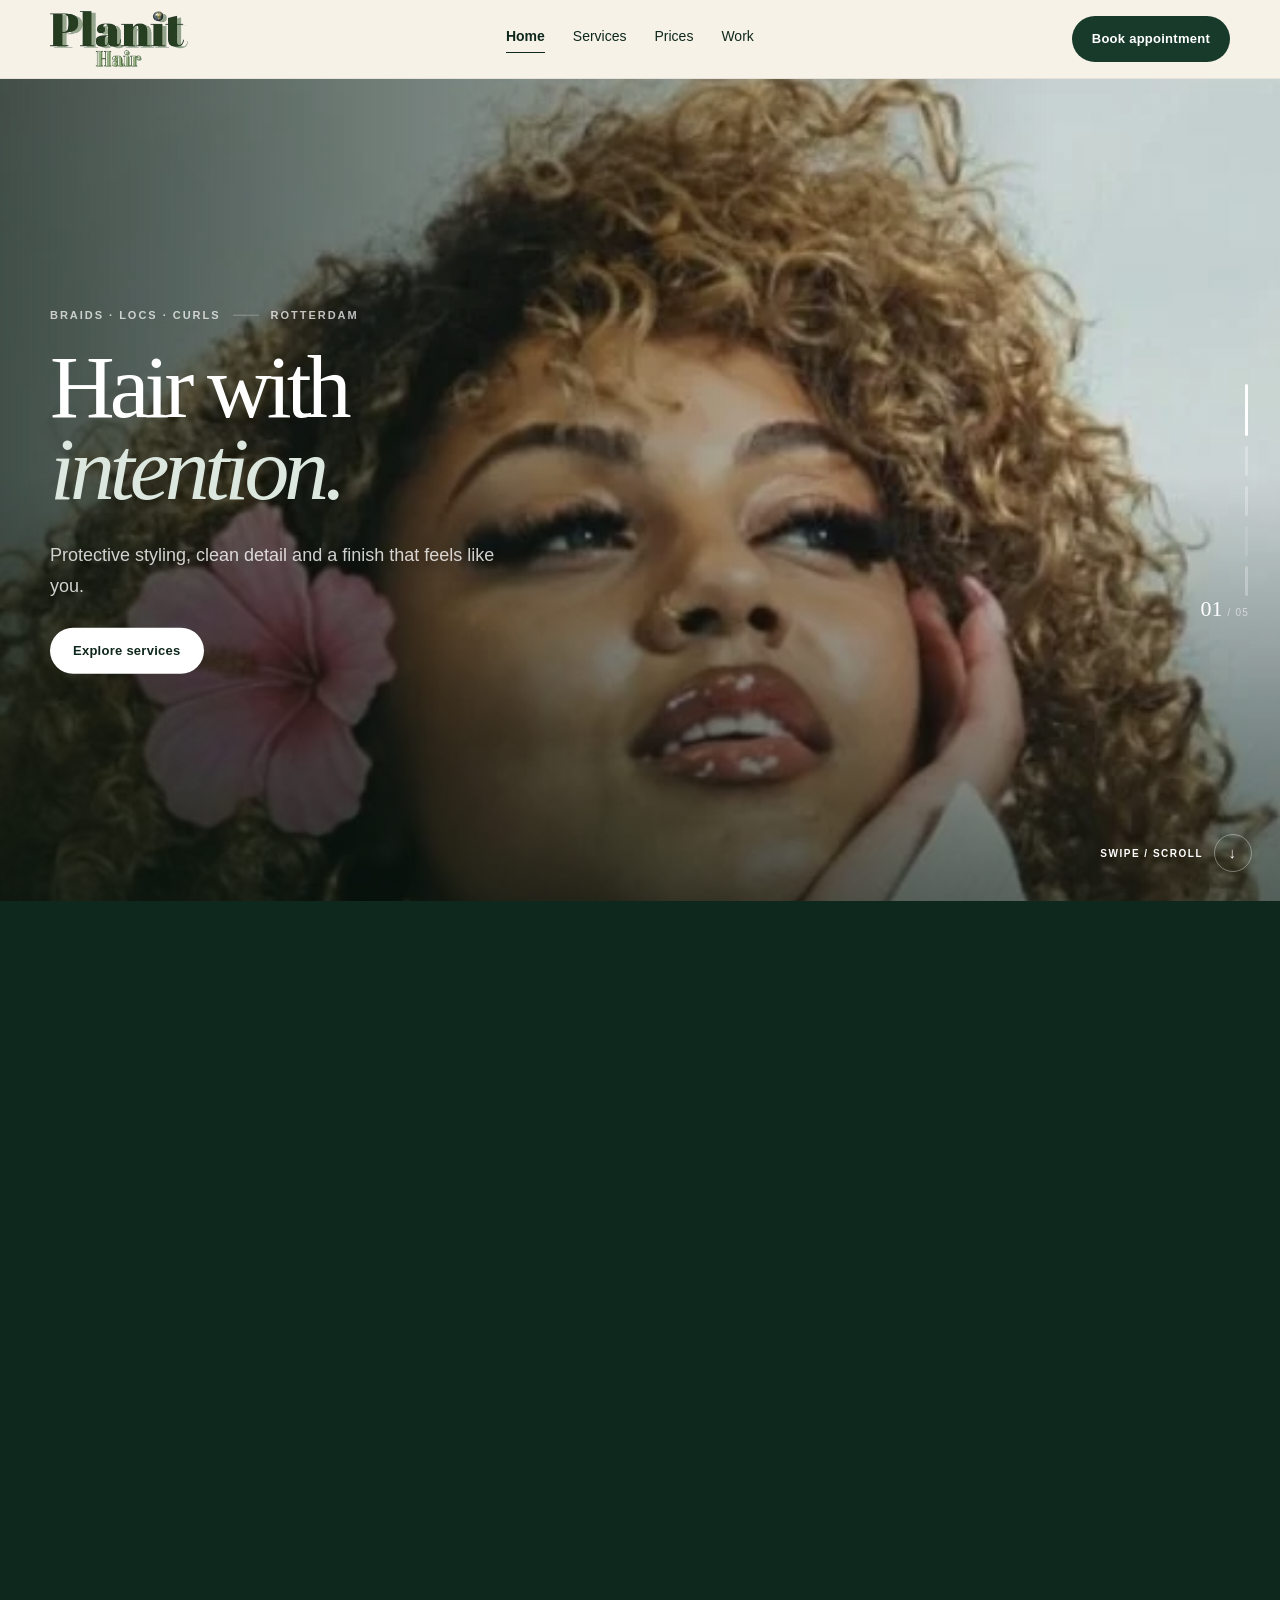
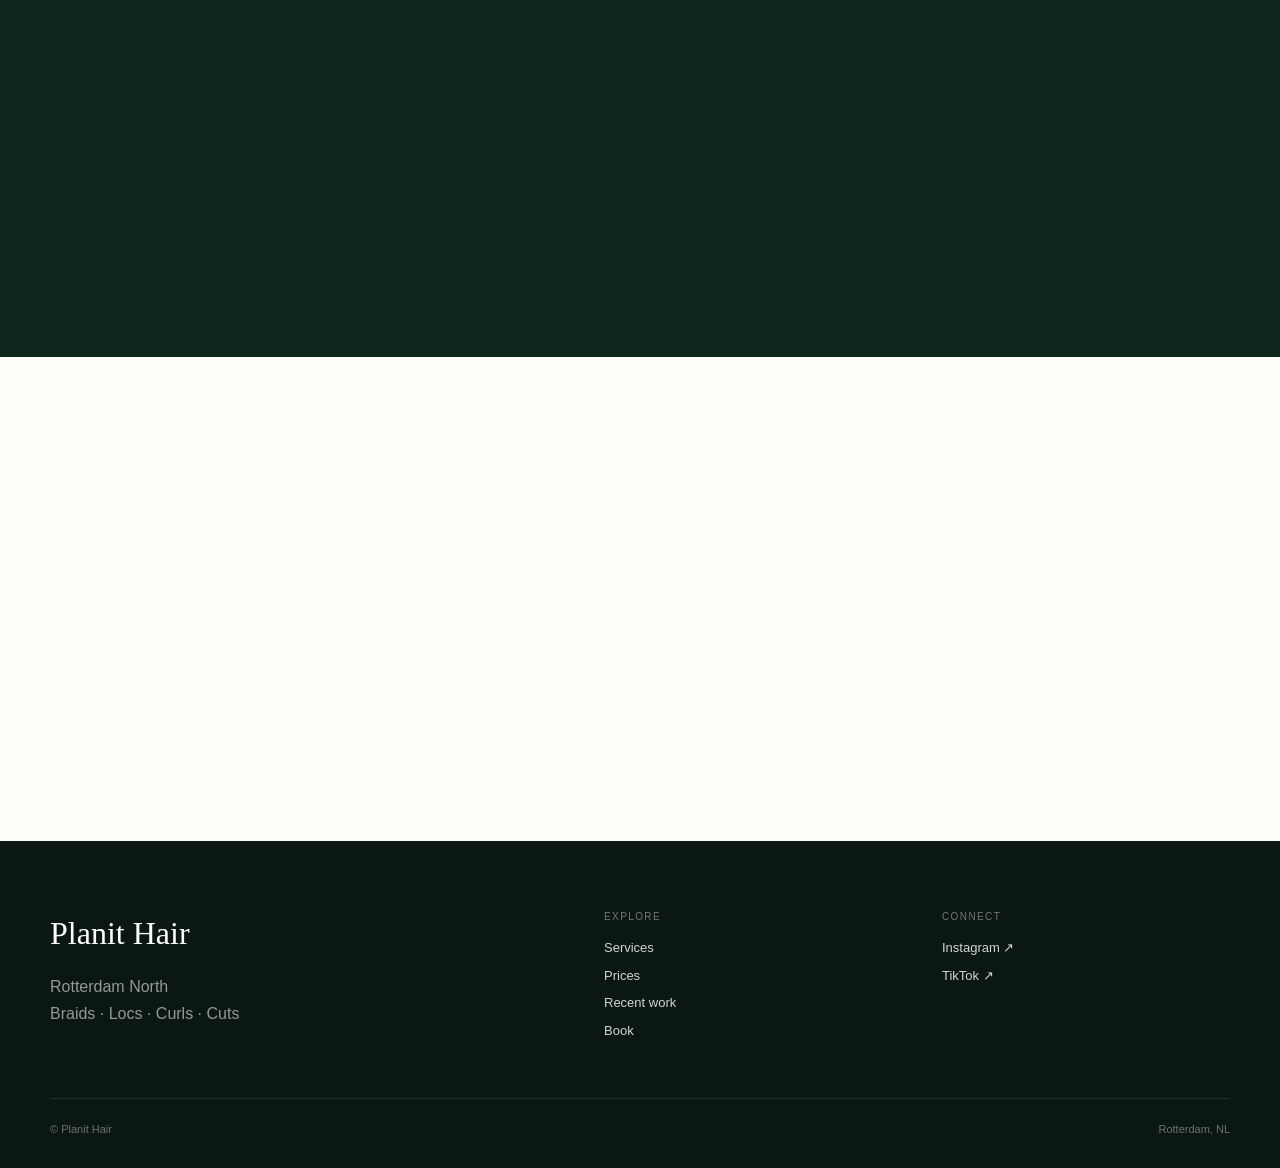
==== index.html @ 3dd2ecb0 "Use sharper hero source for first mobile frame" ====
<!doctype html>
<html lang="en">
<head>
<meta charset="utf-8" />
<meta name="viewport" content="width=device-width,initial-scale=1,viewport-fit=cover" />
<meta name="theme-color" content="#f7f2e8" />
<title>Planit Hair | Braids, Locs & Curls in Rotterdam</title>
<meta name="description" content="Planit Hair Rotterdam — explore services, prices and recent work, then request your appointment via WhatsApp." />
<link rel="icon" href="/assets/images/logo.png" />
<link rel="preload" as="image" href="/assets/gallery/fulani-honey.webp" />
<link rel="stylesheet" href="/styles.css" />
</head>
<body data-page="home" class="page-home">
<a class="skip-link" href="#main">Skip to content</a>

<header class="site-header" id="top">
  <div class="shell header-inner">
    <a class="brand" href="/" aria-label="Planit Hair home"><img src="/assets/images/logo.png" alt="Planit Hair" /></a>
    <nav class="desktop-nav" aria-label="Primary navigation">
      <a data-nav="home" href="/">Home</a>
      <a data-nav="services" href="/services">Services</a>
      <a data-nav="prices" href="/prices">Prices</a>
      <a data-nav="work" href="/work">Work</a>
    </nav>
    <a class="header-cta" data-nav="book" href="/book">Book appointment</a>
    <button class="menu-button" type="button" aria-expanded="false" aria-controls="mobileMenu" aria-label="Open menu"><span></span><span></span></button>
  </div>
  <div class="mobile-menu" id="mobileMenu" hidden>
    <div class="shell mobile-menu-inner">
      <a data-nav="home" href="/">Home</a>
      <a data-nav="services" href="/services">Services</a>
      <a data-nav="prices" href="/prices">Prices</a>
      <a data-nav="work" href="/work">Work</a>
      <a class="mobile-menu-book" data-nav="book" href="/book">Book appointment</a>
    </div>
  </div>
</header>
<main id="main">
<section class="hero-story" id="home" aria-labelledby="hero-title">
  <div class="hero">
    <div class="hero-slides" aria-hidden="true">
      <figure class="hero-slide" data-hero-slide="0"><img src="/assets/images/hero.webp" alt="" fetchpriority="high" /></figure>
      <figure class="hero-slide" data-hero-slide="1"><img src="/assets/images/style-cornrows.webp" alt="" loading="eager" /></figure>
      <figure class="hero-slide" data-hero-slide="2"><img src="/assets/images/style-twists.webp" alt="" loading="eager" /></figure>
      <figure class="hero-slide" data-hero-slide="3"><img src="/assets/images/style-curls.webp" alt="" loading="eager" /></figure>
      <figure class="hero-slide" data-hero-slide="4"><img src="/assets/images/style-afro.webp" alt="" loading="eager" /></figure>
    </div>
    <div class="hero-shade" aria-hidden="true"></div>
    <div class="hero-story-content shell">
      <div class="hero-story-panel" data-hero-panel="0">
        <p class="eyebrow"><span data-hero-kicker>Braids · locs · curls</span><span>Rotterdam</span></p>
        <h1 id="hero-title"><span data-hero-title>Hair with</span> <em data-hero-accent>intention.</em></h1>
        <p class="hero-intro" data-hero-intro>Protective styling, clean detail and a finish that feels like you.</p>
        <a class="button button-primary hero-panel-cta" data-hero-cta href="/services">Explore services</a>
      </div>
      <div class="hero-story-panel" data-hero-panel="1">
        <p class="eyebrow"><span data-hero-kicker>Precision</span><span>Planit Hair</span></p>
        <h2><span data-hero-title>See the</span> <em data-hero-accent>detail.</em></h2>
        <p class="hero-intro" data-hero-intro>Clean sections and precise lines, designed around the person wearing them.</p>
        <a class="button button-primary hero-panel-cta" data-hero-cta href="/work">View recent work</a>
      </div>
      <div class="hero-story-panel" data-hero-panel="2">
        <p class="eyebrow"><span data-hero-kicker>Texture</span><span>Protective styling</span></p>
        <h2><span data-hero-title>Movement with</span> <em data-hero-accent>character.</em></h2>
        <p class="hero-intro" data-hero-intro>Soft movement, considered tension and a finish that still feels personal.</p>
        <a class="button button-primary hero-panel-cta" data-hero-cta href="/services">Explore styles</a>
      </div>
      <div class="hero-story-panel" data-hero-panel="3">
        <p class="eyebrow"><span data-hero-kicker>Detail work</span><span>Every angle</span></p>
        <h2><span data-hero-title>Designed from</span> <em data-hero-accent>every angle.</em></h2>
        <p class="hero-intro" data-hero-intro>The small details are what make the whole style feel finished.</p>
        <a class="button button-primary hero-panel-cta" data-hero-cta href="/work">See the portfolio</a>
      </div>
      <div class="hero-story-panel" data-hero-panel="4">
        <p class="eyebrow"><span data-hero-kicker>Ready when you are</span><span>WhatsApp booking</span></p>
        <h2><span data-hero-title>Your next look</span> <em data-hero-accent>starts here.</em></h2>
        <p class="hero-intro" data-hero-intro>Choose a treatment and send your appointment request in a few taps.</p>
        <a class="button button-primary hero-panel-cta" data-hero-cta href="/book">Book appointment</a>
      </div>
    </div>
    <div class="hero-story-progress" aria-label="Hero gallery">
      <button type="button" data-hero-progress="0" aria-label="Show first photo"></button>
      <button type="button" data-hero-progress="1" aria-label="Show second photo"></button>
      <button type="button" data-hero-progress="2" aria-label="Show third photo"></button>
      <button type="button" data-hero-progress="3" aria-label="Show fourth photo"></button>
      <button type="button" data-hero-progress="4" aria-label="Show fifth photo"></button>
    </div>
    <div class="hero-frame-count" aria-live="polite"><strong>01</strong><span>/ 05</span></div>
    <button class="hero-next-control" type="button" aria-label="Next image"><span class="hero-next-label">Swipe / scroll</span><b aria-hidden="true">↓</b></button>
  </div>
</section>

<section class="statement section-pad">
  <div class="shell statement-grid reveal">
    <p class="section-kicker">Planit Hair</p>
    <div><h2>Good hair starts with precision, not shortcuts.</h2><p>Explore services, compare prices, see real work and request your appointment without searching through one endless page.</p></div>
  </div>
</section>

<section class="site-routes section-pad">
  <div class="shell">
    <div class="section-heading reveal"><div><p class="section-kicker">Explore</p><h2>Everything has its place.</h2></div><p>Clear pages for the things clients actually want to know.</p></div>
    <div class="route-grid">
      <a class="route-card reveal" href="/services"><span>01</span><div><small>Services</small><h3>Find your style.</h3></div><b>↗</b></a>
      <a class="route-card reveal" href="/prices"><span>02</span><div><small>Prices</small><h3>Know the price.</h3></div><b>↗</b></a>
      <a class="route-card reveal" href="/work"><span>03</span><div><small>Portfolio</small><h3>See the work.</h3></div><b>↗</b></a>
      <a class="route-card route-card-dark reveal" href="/book"><span>04</span><div><small>Appointment</small><h3>Book your look.</h3></div><b>↗</b></a>
    </div>
  </div>
</section>

<section class="work-section section-pad">
  <div class="shell work-heading reveal">
    <div><p class="section-kicker">Recent work</p><h2>Made at Planit.</h2></div>
    <div class="work-heading-copy"><p>A quick preview of real work from the chair.</p><a class="text-link" href="/work">View full portfolio <span>↗</span></a></div>
  </div>
  <div class="gallery-grid gallery-preview" data-gallery data-gallery-limit="10"></div>
</section>


<section class="home-social section-pad" id="social">
  <div class="shell">
    <div class="section-heading reveal">
      <div>
        <p class="section-kicker">On TikTok</p>
        <h2>See the full video.</h2>
      </div>
      <p>Swipe left or right for the next Planit Hair video. The complete vertical frame stays visible.</p>
    </div>

    <div class="tiktok-carousel reveal" aria-label="Planit Hair TikTok videos">
      <div class="tiktok-track" id="tiktokTrack">
        <article class="social-card social-card-home tiktok-slide" data-tiktok-slide="0">
          <div class="video-wrap">
            <img class="tiktok-badge" src="/assets/images/tiktok.png" alt="" aria-hidden="true" />
            <video controls muted playsinline preload="metadata" poster="/assets/images/tiktok-poster-1.jpg" aria-label="Planit Hair TikTok video one">
              <source data-chunk-prefix="/assets/video/tiktok-1.part" data-chunk-count="16" type="video/mp4" />
            </video>
            <span class="view-count"><span aria-hidden="true">▶</span> 130K</span>
          </div>
          <div class="social-home-copy">
            <div><span class="social-network">TikTok</span><strong>130K views</strong></div>
            <p>Jullie kennen sws wel zo een boy @gottsonn🔵 is one of them 🤣🤧 #rapper #voorjoupagina #tune #rotterdam #Braids</p>
            <a class="social-card-link" data-tiktok href="https://www.tiktok.com/@planithair?_t=8kdnwwmtk9r&_r=1" target="_blank" rel="noreferrer">
              <img src="/assets/images/tiktok.png" alt="" /> View on TikTok <span>↗</span>
            </a>
          </div>
        </article>

        <article class="social-card social-card-home tiktok-slide" data-tiktok-slide="1">
          <div class="video-wrap">
            <img class="tiktok-badge" src="/assets/images/tiktok.png" alt="" aria-hidden="true" />
            <video controls muted playsinline preload="metadata" poster="/assets/images/tiktok-poster-2.jpg" aria-label="Planit Hair TikTok video two">
              <source data-chunk-prefix="/assets/video/tiktok-2.part" data-chunk-count="7" type="video/mp4" />
            </video>
            <span class="view-count"><span aria-hidden="true">▶</span> 65K</span>
          </div>
          <div class="social-home-copy">
            <div><span class="social-network">TikTok</span><strong>65K views</strong></div>
            <p>@Jjuannitoo🇻🇪🇨🇴 Did we do it right ? Tagg oasis!!! #animetrend #braids #rotterdam @milla</p>
            <a class="social-card-link" data-tiktok href="https://www.tiktok.com/@planithair?_t=8kdnwwmtk9r&_r=1" target="_blank" rel="noreferrer">
              <img src="/assets/images/tiktok.png" alt="" /> View on TikTok <span>↗</span>
            </a>
          </div>
        </article>
      </div>

      <div class="tiktok-carousel-controls">
        <div class="tiktok-dots" aria-label="TikTok video position">
          <button class="is-active" type="button" data-tiktok-dot="0" aria-label="Show first video" aria-current="true"></button>
          <button type="button" data-tiktok-dot="1" aria-label="Show second video"></button>
        </div>
        <div class="tiktok-arrows">
          <button type="button" data-tiktok-prev aria-label="Previous TikTok">←</button>
          <button type="button" data-tiktok-next aria-label="Next TikTok">→</button>
        </div>
      </div>
    </div>

    <aside class="instagram-promo reveal">
      <div class="instagram-collage" aria-hidden="true">
        <img src="/assets/gallery/cornrows-portrait.webp" alt="" loading="lazy" />
        <img src="/assets/gallery/fulani-warm.webp" alt="" loading="lazy" />
        <img src="/assets/gallery/cornrows-closeup.webp" alt="" loading="lazy" />
      </div>
      <div class="instagram-promo-copy">
        <p class="section-kicker">Instagram</p>
        <h3>More looks.<br />More inspiration.</h3>
        <p>Follow @planithair for new styles, available looks and fresh work from the chair.</p>
        <div class="instagram-actions">
          <a class="button button-primary" data-instagram href="https://www.instagram.com/planithair" target="_blank" rel="noreferrer">Follow on Instagram</a>
          <a class="text-link" href="/work">See full portfolio <span>↗</span></a>
        </div>
      </div>
    </aside>
  </div>
</section>

<section class="final-cta section-pad"><div class="shell final-cta-inner reveal"><p class="section-kicker">Appointment</p><h2>Ready for your next look?</h2><p>Choose your treatment, preferred date and time. Your request goes straight to WhatsApp.</p><a class="button button-primary" href="/book">Book appointment</a></div></section></main>

<footer class="site-footer">
  <div class="shell footer-grid">
    <div><p class="footer-title">Planit Hair</p><p>Rotterdam North<br />Braids · Locs · Curls · Cuts</p></div>
    <div><p class="footer-label">Explore</p><a href="/services">Services</a><a href="/prices">Prices</a><a href="/work">Recent work</a><a href="/book">Book</a></div>
    <div><p class="footer-label">Connect</p><a data-instagram href="https://www.instagram.com/planithair" target="_blank" rel="noreferrer">Instagram ↗</a><a data-tiktok href="https://www.tiktok.com/@planithair?_t=8kdnwwmtk9r&_r=1" target="_blank" rel="noreferrer">TikTok ↗</a></div>
    <div class="footer-bottom"><span>© <span id="year"></span> Planit Hair</span><span>Rotterdam, NL</span></div>
  </div>
</footer>
<a class="mobile-book" href="/book">Book appointment</a>
<script src="/script.js" defer></script>
</body>
</html>
---- styles.css ----
:root{--ink:#183a2a;--ink-deep:#0f281d;--cream:#f7f2e8;--paper:#fffdf8;--sage:#dfe8dd;--muted:#68766c;--line:rgba(24,58,42,.14);--accent:#183a2a;--white:#fff;--shadow:0 24px 70px rgba(15,40,29,.08);--radius-s:12px;--radius-m:18px;--radius-l:28px;--ease:cubic-bezier(.2,.7,.2,1)}
*{box-sizing:border-box}html{scroll-behavior:smooth}body{margin:0;background:var(--cream);color:var(--ink-deep);font-family:Inter,ui-sans-serif,-apple-system,BlinkMacSystemFont,"Segoe UI",sans-serif;font-size:16px;line-height:1.5;-webkit-font-smoothing:antialiased}img,video{display:block;max-width:100%}a{color:inherit;text-decoration:none}button,input,select,textarea{font:inherit}button{color:inherit}.shell{width:min(1180px,calc(100% - 32px));margin-inline:auto}.skip-link{position:fixed;left:16px;top:16px;z-index:999;background:#fff;padding:10px 14px;border-radius:8px;transform:translateY(-150%)}.skip-link:focus{transform:none}.site-header{position:sticky;top:0;z-index:50;background:rgba(247,242,232,.9);backdrop-filter:blur(18px);border-bottom:1px solid rgba(24,58,42,.08)}.header-inner{height:78px;display:grid;grid-template-columns:auto 1fr auto;align-items:center;gap:28px}.brand{width:138px}.brand img{width:100%;height:auto}.desktop-nav{justify-self:center;display:flex;gap:28px;font-size:14px}.desktop-nav a,.footer-grid a{transition:opacity .16s var(--ease)}.desktop-nav a:hover,.footer-grid a:hover{opacity:.58}.header-cta,.button,.mobile-book{min-height:46px;display:inline-flex;align-items:center;justify-content:center;border-radius:999px;font-size:13px;font-weight:800;letter-spacing:.02em}.header-cta{background:var(--ink);color:#fff;padding:0 20px}.menu-button{display:none;width:46px;height:46px;border:1px solid var(--line);border-radius:50%;background:transparent;place-content:center;gap:5px}.menu-button span{width:18px;height:1.5px;background:var(--ink);display:block}.mobile-menu{border-top:1px solid var(--line);background:var(--cream)}.mobile-menu-inner{display:grid;padding:16px 0 26px}.mobile-menu a{padding:14px 0;font-size:18px;border-bottom:1px solid var(--line)}.mobile-menu-book{border-bottom:0!important;color:var(--ink);font-weight:800}.hero{min-height:760px;display:grid;grid-template-columns:1.02fr .98fr;align-items:center;gap:72px;padding-block:74px}.eyebrow,.section-kicker{margin:0 0 22px;text-transform:uppercase;letter-spacing:.18em;font-size:11px;font-weight:800;color:var(--muted)}.eyebrow{display:flex;gap:12px;align-items:center}.eyebrow span+span:before{content:"";display:inline-block;width:26px;height:1px;background:var(--line);margin:0 12px 3px 0}.hero h1,.statement h2,.section-heading h2,.price-intro h2,.aftercare-intro h2,.booking-copy h2,.faq-layout h2{font-family:Georgia,"Times New Roman",serif;font-weight:400;letter-spacing:-.052em;line-height:.94;margin:0}.hero h1{font-size:clamp(58px,6.3vw,98px);max-width:9ch}.hero h1 em{font-weight:400;color:#496b57}.hero-intro{font-size:18px;line-height:1.7;max-width:580px;color:#53665a;margin:30px 0 0}.hero-actions{display:flex;align-items:center;gap:24px;margin-top:36px}.button{border:0;cursor:pointer;padding:0 23px;transition:transform .18s var(--ease),background .18s var(--ease),color .18s var(--ease)}.button:active{transform:scale(.98)}.button-primary{background:var(--ink);color:#fff}.button-primary:hover{background:#234d38}.text-link{display:inline-flex;align-items:center;gap:9px;font-size:13px;font-weight:800}.text-link span{transition:transform .18s var(--ease)}.text-link:hover span{transform:translate(2px,2px)}.hero-meta{display:flex;gap:18px;flex-wrap:wrap;margin-top:62px;color:var(--muted);font-size:12px;text-transform:uppercase;letter-spacing:.12em}.hero-media{margin:0;position:relative}.hero-media img{width:100%;aspect-ratio:4/5;object-fit:cover;border-radius:var(--radius-l)}.hero-media figcaption{position:absolute;left:-34px;bottom:34px;background:var(--paper);border:1px solid var(--line);padding:15px 18px;border-radius:var(--radius-s);font-family:Georgia,serif;font-size:18px;box-shadow:var(--shadow)}.section-pad{padding-block:112px}.statement{background:var(--ink-deep);color:#fff}.statement-grid{display:grid;grid-template-columns:1fr 2.2fr;gap:70px}.statement .section-kicker{color:rgba(255,255,255,.55)}.statement h2{font-size:clamp(44px,5vw,72px);max-width:13ch}.statement p:not(.section-kicker){max-width:54ch;color:rgba(255,255,255,.68);font-size:17px;line-height:1.75;margin:28px 0 0}.section-heading{display:flex;justify-content:space-between;align-items:end;gap:40px;margin-bottom:50px}.section-heading h2,.price-intro h2,.aftercare-intro h2,.faq-layout h2{font-size:clamp(42px,5vw,68px)}.section-heading>p{max-width:38ch;color:var(--muted);margin:0}.style-grid{display:grid;grid-template-columns:repeat(12,1fr);gap:18px}.style-card{position:relative;min-height:460px;overflow:hidden;border-radius:var(--radius-l);color:#fff;background:#172b20}.style-card:nth-child(1),.style-card:nth-child(4){grid-column:span 7}.style-card:nth-child(2),.style-card:nth-child(3){grid-column:span 5}.style-card img{position:absolute;inset:0;width:100%;height:100%;object-fit:cover;transition:transform .5s var(--ease)}.style-card:after{content:"";position:absolute;inset:0;background:linear-gradient(to top,rgba(8,20,14,.76),rgba(8,20,14,.02) 60%)}.style-card-content{position:absolute;z-index:2;left:28px;right:28px;bottom:28px}.style-card h3{font-family:Georgia,serif;font-size:34px;font-weight:400;margin:0 0 8px}.style-card p{max-width:44ch;color:rgba(255,255,255,.78);margin:0 0 20px}.style-card button{border:0;background:#fff;color:var(--ink);min-height:44px;padding:0 16px;border-radius:999px;font-weight:800;font-size:12px;cursor:pointer}.style-card:hover img{transform:scale(1.025)}.price-section{background:var(--paper)}.price-layout{display:grid;grid-template-columns:.8fr 1.2fr;gap:84px;align-items:start}.price-intro{position:sticky;top:120px}.price-intro>p:not(.section-kicker){max-width:36ch;color:var(--muted);line-height:1.7}.price-tabs{display:inline-flex;background:var(--cream);padding:4px;border-radius:999px;margin-top:26px}.price-tab{border:0;background:transparent;border-radius:999px;min-height:42px;padding:0 19px;font-weight:800;font-size:12px;cursor:pointer}.price-tab.is-active{background:var(--ink);color:#fff}.price-list{border-top:1px solid var(--line)}.price-item{border-bottom:1px solid var(--line)}.price-item summary{list-style:none;display:grid;grid-template-columns:1fr auto auto;gap:18px;align-items:center;min-height:82px;cursor:pointer}.price-item summary::-webkit-details-marker{display:none}.price-item h3{font-size:18px;margin:0}.price-from{color:var(--muted);font-size:13px}.price-toggle{width:34px;height:34px;border-radius:50%;background:var(--cream);display:grid;place-items:center;font-size:20px;transition:transform .18s var(--ease)}.price-item[open] .price-toggle{transform:rotate(45deg)}.price-options{padding:0 52px 20px 0}.price-row{display:flex;justify-content:space-between;gap:20px;padding:11px 0;color:#526157;border-top:1px dashed rgba(24,58,42,.1)}.price-row strong{color:var(--ink);font-size:14px}.price-note{margin:18px 0 0;color:var(--muted);font-size:13px;line-height:1.6}.social-section{background:#101914;color:#fff}.social-section .section-kicker{color:rgba(255,255,255,.48)}.social-section .section-heading h2{color:#fff}.social-section .text-link{color:#fff}.social-grid{display:grid;grid-template-columns:repeat(2,minmax(0,1fr));gap:22px;max-width:860px;margin-inline:auto}.social-card{background:#18231d;border:1px solid rgba(255,255,255,.09);padding:14px;border-radius:24px}.video-wrap{position:relative}.video-wrap video{width:100%;aspect-ratio:9/16;object-fit:cover;background:#000;border-radius:16px}.tiktok-badge{position:absolute;z-index:2;top:16px;left:16px;width:34px;height:34px;object-fit:contain}.view-count{position:absolute;z-index:2;left:16px;bottom:16px;display:inline-flex;gap:7px;align-items:center;background:rgba(0,0,0,.62);backdrop-filter:blur(10px);padding:7px 10px;border-radius:999px;font-size:13px;font-weight:800}.social-card p{color:rgba(255,255,255,.72);font-size:13px;line-height:1.6;margin:16px 4px}.social-card p a{color:#fff}.social-card-link{min-height:46px;display:flex;align-items:center;gap:9px;border-top:1px solid rgba(255,255,255,.1);padding:14px 4px 0;font-size:12px;font-weight:800}.social-card-link img{width:18px;height:18px}.social-card-link span{margin-left:auto}.aftercare-layout{display:grid;grid-template-columns:.85fr 1fr .78fr;gap:54px;align-items:start}.aftercare-intro p:not(.section-kicker){color:var(--muted);max-width:34ch}.aftercare-list{border-top:1px solid var(--line)}.care-row{padding:22px 0;border-bottom:1px solid var(--line)}.care-row span{display:block;color:var(--muted);font-size:11px;letter-spacing:.12em;margin-bottom:8px}.care-row h3{font-family:Georgia,serif;font-size:25px;font-weight:400;margin:0 0 8px}.care-row p{color:var(--muted);margin:0;line-height:1.65}.reminder{background:var(--ink);color:#fff;border-radius:var(--radius-l);padding:28px;display:grid;grid-template-columns:auto 1fr;gap:20px}.reminder>span{font-family:Georgia,serif;font-size:74px;line-height:.8}.reminder strong{font-size:15px}.reminder p{color:rgba(255,255,255,.68);font-size:13px;line-height:1.6;margin:8px 0 0}.booking-section{background:var(--ink-deep);color:#fff}.booking-layout{display:grid;grid-template-columns:.82fr 1.18fr;gap:88px;align-items:start}.booking-section .section-kicker{color:rgba(255,255,255,.5)}.booking-copy h2{font-size:clamp(46px,5vw,72px)}.booking-copy>p:not(.section-kicker){color:rgba(255,255,255,.66);max-width:44ch;line-height:1.7}.booking-steps{list-style:none;padding:0;margin:42px 0 0;display:grid;gap:12px}.booking-steps li{display:flex;align-items:center;gap:14px;color:rgba(255,255,255,.8)}.booking-steps span{width:34px;height:34px;border:1px solid rgba(255,255,255,.16);border-radius:50%;display:grid;place-items:center;font-size:10px}.booking-form{background:var(--paper);color:var(--ink-deep);padding:30px;border-radius:var(--radius-l)}.field{display:grid;gap:8px;margin-bottom:16px}.field label{font-size:12px;font-weight:800}.field label span{font-weight:500;color:var(--muted)}.field input,.field select,.field textarea{width:100%;border:1px solid var(--line);background:#fff;color:var(--ink-deep);border-radius:var(--radius-s);padding:0 14px;min-height:50px;outline:none}.field textarea{padding-top:14px;resize:vertical}.field input:focus,.field select:focus,.field textarea:focus{border-color:var(--ink);box-shadow:0 0 0 3px rgba(24,58,42,.1)}.field small{color:var(--muted)}.form-row{display:grid;grid-template-columns:1fr 1fr;gap:14px}.button-light{width:100%;background:var(--ink);color:#fff;min-height:54px;gap:10px}.form-status{min-height:20px;margin:4px 0 10px;color:#9f3128;font-size:13px}.form-fineprint{font-size:11px;color:var(--muted);text-align:center;margin:12px 0 0}.faq-layout{display:grid;grid-template-columns:.75fr 1.25fr;gap:82px}.faq-list details{border-top:1px solid var(--line)}.faq-list details:last-child{border-bottom:1px solid var(--line)}.faq-list summary{list-style:none;cursor:pointer;min-height:74px;display:flex;align-items:center;justify-content:space-between;gap:20px;font-weight:800}.faq-list summary::-webkit-details-marker{display:none}.faq-list summary span{font-size:22px;font-weight:400;transition:transform .18s var(--ease)}.faq-list details[open] summary span{transform:rotate(45deg)}.faq-list p{color:var(--muted);max-width:62ch;margin:0 0 24px;line-height:1.7}.site-footer{background:#0b1711;color:#fff;padding:68px 0 30px}.footer-grid{display:grid;grid-template-columns:1.4fr .8fr .8fr;gap:50px}.footer-title{font-family:Georgia,serif;font-size:32px;margin:0 0 14px}.footer-grid>div>p:not(.footer-title,.footer-label){color:rgba(255,255,255,.56);line-height:1.7}.footer-label{text-transform:uppercase;letter-spacing:.14em;font-size:10px;color:rgba(255,255,255,.42);margin:0 0 14px}.footer-grid a{display:block;color:rgba(255,255,255,.82);margin:8px 0;font-size:13px}.footer-bottom{grid-column:1/-1;border-top:1px solid rgba(255,255,255,.1);padding-top:22px;display:flex;justify-content:space-between;color:rgba(255,255,255,.4);font-size:11px}.mobile-book{display:none}.reveal{opacity:0;transform:translateY(12px);transition:opacity .5s var(--ease),transform .5s var(--ease)}.reveal.is-visible{opacity:1;transform:none}:focus-visible{outline:3px solid #7ea48c;outline-offset:3px}
@media(max-width:900px){.desktop-nav,.header-cta{display:none}.header-inner{grid-template-columns:1fr auto}.menu-button{display:grid}.hero{grid-template-columns:1fr;gap:42px;min-height:auto;padding-top:48px}.hero h1{max-width:10ch}.hero-media{max-width:680px}.hero-media figcaption{left:18px}.statement-grid,.price-layout,.aftercare-layout,.booking-layout,.faq-layout{grid-template-columns:1fr;gap:44px}.price-intro{position:static}.style-card:nth-child(n){grid-column:span 6;min-height:420px}.social-grid{max-width:none}.section-pad{padding-block:82px}}
@media(max-width:620px){.shell{width:min(100% - 24px,1180px)}.site-header{position:sticky}.header-inner{height:66px}.brand{width:112px}.hero{padding-top:30px;padding-bottom:66px;gap:30px}.hero h1{font-size:55px}.hero-intro{font-size:16px}.hero-actions{align-items:flex-start;flex-direction:column;gap:18px}.hero-meta{margin-top:40px}.hero-media img{border-radius:20px}.hero-media figcaption{left:12px;bottom:12px;font-size:15px}.section-pad{padding-block:68px}.statement-grid{gap:26px}.statement h2,.section-heading h2,.price-intro h2,.aftercare-intro h2,.faq-layout h2{font-size:43px}.section-heading{align-items:flex-start;flex-direction:column;gap:18px;margin-bottom:32px}.style-grid{display:flex;overflow-x:auto;gap:12px;margin-inline:-12px;padding-inline:12px;scroll-snap-type:x mandatory;scrollbar-width:none}.style-grid::-webkit-scrollbar{display:none}.style-card:nth-child(n){flex:0 0 84vw;min-height:470px;scroll-snap-align:start}.style-card-content{left:20px;right:20px;bottom:20px}.price-layout{gap:32px}.price-item summary{min-height:72px}.social-grid{display:flex;overflow-x:auto;gap:12px;margin-inline:-12px;padding-inline:12px;scroll-snap-type:x mandatory;scrollbar-width:none}.social-grid::-webkit-scrollbar{display:none}.social-card{flex:0 0 82vw;scroll-snap-align:start}.aftercare-layout{gap:30px}.booking-layout{gap:36px}.booking-form{padding:20px;border-radius:20px}.form-row{grid-template-columns:1fr}.faq-layout{gap:28px}.footer-grid{grid-template-columns:1fr 1fr}.footer-grid>div:first-child{grid-column:1/-1}.mobile-book{position:fixed;z-index:45;left:12px;right:12px;bottom:max(12px,env(safe-area-inset-bottom));display:flex;background:var(--ink);color:#fff;box-shadow:0 12px 30px rgba(15,40,29,.22)}.site-footer{padding-bottom:96px}}
@media(prefers-reduced-motion:reduce){html{scroll-behavior:auto}.reveal{opacity:1;transform:none;transition:none}.style-card img,.text-link span,.price-toggle,.faq-list summary span{transition:none}}


/* Mobile-first hero + touch polish */
@media(max-width:620px){
  .site-header{background:rgba(247,242,232,.96)}
  .hero{
    position:relative;
    width:100%;
    max-width:none;
    height:calc(100vh - 66px);
    height:calc(100svh - 66px);
    min-height:0;
    margin:0;
    padding:0;
    display:block;
    overflow:hidden;
    isolation:isolate;
    background:var(--ink-deep);
  }
  .hero::before{
    content:"";
    position:absolute;
    inset:0;
    z-index:1;
    background:rgba(7,24,16,.44);
    pointer-events:none;
  }
  .hero-media{
    position:absolute;
    inset:0;
    z-index:0;
    width:100%;
    max-width:none;
    height:100%;
    margin:0;
  }
  .hero-media img{
    width:100%;
    height:100%;
    aspect-ratio:auto;
    object-fit:cover;
    object-position:center 24%;
    border-radius:0;
  }
  .hero-media figcaption{display:none}
  .hero-copy{
    position:relative;
    z-index:2;
    width:100%;
    height:100%;
    padding:clamp(20px,5vw,28px) 18px max(28px,env(safe-area-inset-bottom));
    display:flex;
    flex-direction:column;
    justify-content:flex-end;
    color:#fff;
  }
  .hero .eyebrow{
    margin:0 0 14px;
    color:rgba(255,255,255,.78);
  }
  .hero .eyebrow span+span:before{background:rgba(255,255,255,.34)}
  .hero h1{
    max-width:10ch;
    font-size:clamp(43px,13.4vw,57px);
    line-height:.91;
    letter-spacing:-.055em;
    color:#fff;
  }
  .hero h1 em{color:#e5eee7}
  .hero-intro{
    max-width:34ch;
    margin:16px 0 0;
    color:rgba(255,255,255,.82);
    font-size:14px;
    line-height:1.52;
  }
  .hero-actions{
    margin-top:20px;
    flex-direction:row;
    align-items:center;
    gap:18px;
  }
  .hero-actions .button-primary{
    min-height:50px;
    padding:0 20px;
    background:#fff;
    color:var(--ink-deep);
  }
  .hero-actions .text-link{display:none}
  .hero-meta{display:none}
  .mobile-book{
    transition:transform .2s var(--ease),opacity .2s var(--ease);
    will-change:transform,opacity;
  }
  .mobile-book.is-hidden{
    opacity:0;
    transform:translateY(calc(100% + 26px));
    pointer-events:none;
  }
  .social-grid{
    scroll-padding-inline:12px;
    overscroll-behavior-inline:contain;
  }
  .social-card{
    flex-basis:82vw;
    scroll-snap-align:start;
    scroll-snap-stop:always;
  }
  .video-wrap video{
    touch-action:manipulation;
  }
}
@media(max-width:370px){
  .hero-copy{padding-inline:16px}
  .hero h1{font-size:clamp(40px,13vw,48px)}
  .hero-intro{font-size:13px;line-height:1.45}
  .hero-actions{margin-top:16px}
}


/* Immersive scroll story */
.hero-story{
  position:relative;
  height:300vh;
  height:300svh;
  background:var(--ink-deep);
}
.hero-story .hero{
  position:sticky;
  top:78px;
  width:100%;
  max-width:none;
  height:calc(100vh - 78px);
  height:calc(100svh - 78px);
  min-height:620px;
  margin:0;
  padding:0;
  display:block;
  overflow:hidden;
  color:#fff;
  background:var(--ink-deep);
  isolation:isolate;
}
.hero-slides,
.hero-slide,
.hero-shade{
  position:absolute;
  inset:0;
}
.hero-slide{
  margin:0;
  opacity:0;
  transform:scale(1.025);
  transition:opacity .48s var(--ease),transform .8s var(--ease);
  will-change:opacity,transform;
}
.hero-slide.is-active{
  opacity:1;
  transform:scale(1);
}
.hero-slide img{
  width:100%;
  height:100%;
  object-fit:cover;
  object-position:center 28%;
}
.hero-slide:nth-child(2) img{object-position:center 34%}
.hero-slide:nth-child(3) img{object-position:center 30%}
.hero-shade{
  z-index:1;
  background:linear-gradient(90deg,rgba(7,21,14,.74) 0%,rgba(7,21,14,.42) 44%,rgba(7,21,14,.12) 78%),linear-gradient(0deg,rgba(6,18,12,.48) 0%,transparent 42%);
  pointer-events:none;
}
.hero-story-content{
  position:relative;
  z-index:2;
  height:100%;
}
.hero-story-panel{
  position:absolute;
  left:0;
  top:50%;
  width:min(720px,66vw);
  opacity:0;
  transform:translate3d(0,18px,0);
  pointer-events:none;
  transition:opacity .28s var(--ease),transform .34s var(--ease);
}
.hero-story-panel.is-active{
  opacity:1;
  transform:translate3d(0,-50%,0);
  pointer-events:auto;
}
.hero-story-panel:not(.is-active){
  transform:translate3d(0,calc(-50% + 18px),0);
}
.hero-story-panel .eyebrow{color:rgba(255,255,255,.72)}
.hero-story-panel .eyebrow span+span:before{background:rgba(255,255,255,.3)}
.hero-story-panel h1,
.hero-story-panel h2{
  margin:0;
  color:#fff;
  font-family:Georgia,"Times New Roman",serif;
  font-weight:400;
  letter-spacing:-.055em;
  line-height:.92;
  font-size:clamp(58px,7vw,104px);
  max-width:10ch;
}
.hero-story-panel h1 em,
.hero-story-panel h2 em{
  color:#dce8df;
  font-weight:400;
}
.hero-story-panel .hero-intro{
  color:rgba(255,255,255,.8);
  max-width:48ch;
}
.hero-story-panel .button-primary{
  background:#fff;
  color:var(--ink-deep);
}
.hero-story-panel .text-link{color:#fff}
.hero-final-cta{margin-top:30px}
.hero-story-progress{
  position:absolute;
  z-index:3;
  right:32px;
  top:50%;
  display:grid;
  gap:10px;
  transform:translateY(-50%);
}
.hero-story-progress span{
  display:block;
  width:3px;
  height:34px;
  background:rgba(255,255,255,.28);
  border-radius:99px;
  transition:height .2s var(--ease),background .2s var(--ease);
}
.hero-story-progress span.is-active{
  height:54px;
  background:#fff;
}
.hero-scroll-cue{
  position:absolute;
  z-index:3;
  right:32px;
  bottom:28px;
  display:flex;
  align-items:center;
  gap:10px;
  color:rgba(255,255,255,.72);
  font-size:10px;
  font-weight:800;
  text-transform:uppercase;
  letter-spacing:.16em;
}
.hero-scroll-cue span{
  font-size:15px;
  animation:heroCue 1.6s var(--ease) infinite;
}
@keyframes heroCue{
  0%,100%{transform:translateY(0);opacity:.5}
  50%{transform:translateY(5px);opacity:1}
}
@media(max-width:900px){
  .hero-story .hero{
    top:66px;
    height:calc(100vh - 66px);
    height:calc(100svh - 66px);
    min-height:0;
  }
  .hero-story-content{width:100%;max-width:none}
  .hero-story-panel{
    left:18px;
    right:18px;
    top:auto;
    bottom:max(30px,env(safe-area-inset-bottom));
    width:auto;
    transform:translate3d(0,16px,0);
  }
  .hero-story-panel.is-active{transform:none}
  .hero-story-panel:not(.is-active){transform:translate3d(0,16px,0)}
  .hero-story-panel h1,
  .hero-story-panel h2{
    font-size:clamp(43px,13.4vw,58px);
    max-width:10ch;
  }
  .hero-story-panel .hero-intro{
    margin-top:16px;
    font-size:14px;
    line-height:1.52;
    max-width:34ch;
  }
  .hero-story-panel .hero-actions{
    margin-top:20px;
    flex-direction:row;
    align-items:center;
  }
  .hero-story-panel .hero-actions .text-link{display:none}
  .hero-story-progress{
    right:18px;
    top:22px;
    transform:none;
    display:flex;
    gap:6px;
  }
  .hero-story-progress span{
    width:28px;
    height:3px;
  }
  .hero-story-progress span.is-active{
    width:48px;
    height:3px;
  }
  .hero-scroll-cue{
    right:auto;
    left:18px;
    bottom:auto;
    top:20px;
  }
}
@media(max-width:620px){
  .hero-story{height:300svh}
  .hero-story .hero{
    width:100%;
    height:calc(100svh - 66px);
    margin:0;
  }
  .hero-story .hero::before{display:none}
  .hero-story .hero-media{display:none}
  .hero-story-panel{padding:0}
  .hero-story-panel .eyebrow{margin-bottom:13px}
  .hero-story-panel .hero-actions .button-primary{min-height:50px}
  .hero-slide:nth-child(1) img{object-position:center 24%}
  .hero-slide:nth-child(2) img{object-position:center 34%}
  .hero-slide:nth-child(3) img{object-position:center 30%}
}
@media(prefers-reduced-motion:reduce){
  .hero-story{
    height:auto;
  }
  .hero-story .hero{
    position:relative;
    top:0;
  }
  .hero-slide,
  .hero-story-panel{
    transition:none;
  }
  .hero-slide:not(:first-child),
  .hero-story-panel:not(:first-of-type),
  .hero-story-progress,
  .hero-scroll-cue{
    display:none;
  }
  .hero-scroll-cue span{animation:none}
}


/* Hero story v2 — one gesture, one frame */
.hero-story{
  height:calc(100vh - 78px);
  height:calc(100svh - 78px);
  min-height:620px;
  background:var(--ink-deep);
}
.hero-story .hero{
  position:relative;
  top:0;
  height:100%;
  min-height:100%;
}
.hero-story-progress{
  z-index:4;
}
.hero-story-progress button{
  appearance:none;
  border:0;
  padding:0;
  display:block;
  width:3px;
  height:30px;
  background:rgba(255,255,255,.28);
  border-radius:99px;
  cursor:pointer;
  transition:height .22s var(--ease),width .22s var(--ease),background .22s var(--ease),opacity .22s var(--ease);
}
.hero-story-progress button:hover{background:rgba(255,255,255,.6)}
.hero-story-progress button.is-active{
  height:52px;
  background:#fff;
}
.hero-frame-count{
  position:absolute;
  z-index:4;
  right:31px;
  top:calc(50% + 145px);
  display:flex;
  gap:5px;
  align-items:baseline;
  color:#fff;
  font-variant-numeric:tabular-nums;
}
.hero-frame-count strong{font:400 22px/1 Georgia,serif}
.hero-frame-count span{font-size:10px;letter-spacing:.12em;color:rgba(255,255,255,.55)}
.hero-next-control{
  position:absolute;
  z-index:4;
  right:28px;
  bottom:26px;
  border:0;
  background:transparent;
  color:#fff;
  min-height:44px;
  padding:0;
  display:flex;
  align-items:center;
  gap:11px;
  cursor:pointer;
  text-transform:uppercase;
  letter-spacing:.15em;
  font-size:10px;
  font-weight:800;
}
.hero-next-control b{
  width:38px;height:38px;border:1px solid rgba(255,255,255,.36);border-radius:50%;
  display:grid;place-items:center;font-size:15px;font-weight:400;
  transition:transform .2s var(--ease),background .2s var(--ease),color .2s var(--ease);
}
.hero-next-control:hover b{transform:translateY(3px);background:#fff;color:var(--ink-deep)}
.hero-slide{
  transform:scale(1.045);
  filter:saturate(.92);
  transition:opacity .55s var(--ease),transform .9s var(--ease),filter .55s var(--ease);
}
.hero-slide.is-active{transform:scale(1);filter:saturate(1)}
.hero-story-panel{
  transition:opacity .36s var(--ease),transform .42s var(--ease);
}
.hero-story.is-changing .hero-slide.is-active img{
  animation:heroImageSettle .7s var(--ease) both;
}
@keyframes heroImageSettle{
  from{transform:scale(1.018)}
  to{transform:scale(1)}
}

/* Recent work lookbook */
.work-section{
  overflow:hidden;
  background:var(--cream);
}
.work-heading{
  display:grid;
  grid-template-columns:1fr auto;
  align-items:end;
  gap:48px;
  margin-bottom:42px;
}
.work-heading h2{
  margin:0;
  font:400 clamp(44px,5.4vw,76px)/.94 Georgia,"Times New Roman",serif;
  letter-spacing:-.052em;
}
.work-heading-copy{
  width:min(390px,36vw);
  color:var(--muted);
  line-height:1.65;
}
.work-heading-copy p{margin:0 0 12px}
.work-heading-copy span{
  color:var(--ink);
  text-transform:uppercase;
  letter-spacing:.14em;
  font-size:10px;
  font-weight:800;
}
.work-rail-wrap{width:min(1440px,100%);margin-inline:auto}
.work-rail{
  display:grid;
  grid-auto-flow:column;
  grid-template-rows:repeat(2,235px);
  grid-auto-columns:215px;
  gap:14px;
  overflow-x:auto;
  overscroll-behavior-inline:contain;
  scroll-snap-type:x proximity;
  scroll-padding-inline:max(16px,calc((100vw - 1180px)/2));
  padding:0 max(16px,calc((100vw - 1180px)/2)) 10px;
  scrollbar-width:none;
  cursor:grab;
  user-select:none;
  touch-action:pan-x pan-y;
}
.work-rail::-webkit-scrollbar{display:none}
.work-rail.is-dragging{cursor:grabbing;scroll-snap-type:none}
.work-card{
  position:relative;
  margin:0;
  min-width:0;
  overflow:hidden;
  border-radius:18px;
  background:#d9dfd7;
  color:#fff;
  scroll-snap-align:center;
  isolation:isolate;
}
.work-card-tall{grid-row:span 2}
.work-card img{
  width:100%;
  height:100%;
  object-fit:cover;
  pointer-events:none;
  transition:transform .6s var(--ease),filter .4s var(--ease);
}
.work-card::after{
  content:"";
  position:absolute;
  inset:0;
  background:linear-gradient(to top,rgba(8,20,14,.72),transparent 48%);
  pointer-events:none;
}
.work-card>div{
  position:absolute;
  z-index:2;
  left:16px;right:16px;bottom:15px;
  display:flex;
  align-items:end;
  justify-content:space-between;
  gap:12px;
}
.work-card span{
  font-size:10px;
  letter-spacing:.14em;
  color:rgba(255,255,255,.65);
}
.work-card strong{
  font:400 21px/1.05 Georgia,serif;
  text-align:right;
}
.work-card:hover img{transform:scale(1.035)}
.work-progress{
  width:min(1180px,calc(100% - 32px));
  height:1px;
  margin:22px auto 0;
  background:rgba(24,58,42,.15);
  overflow:hidden;
}
.work-progress span{
  display:block;
  width:16%;
  height:100%;
  background:var(--ink);
  transform-origin:left center;
  transition:width .12s linear;
}

/* gentle life elsewhere */
.style-card,
.social-card,
.reminder,
.booking-form{
  transition:transform .25s var(--ease),box-shadow .25s var(--ease);
}
@media(hover:hover){
  .style-card:hover{transform:translateY(-3px)}
  .social-card:hover{transform:translateY(-3px)}
  .reminder:hover,.booking-form:hover{transform:translateY(-2px)}
}

.statement,.styles-section,.price-section,.social-section,.aftercare-section,.booking-section,.faq-section,.work-section{
  scroll-margin-top:78px;
}

@media(max-width:900px){
  .hero-story{
    height:calc(100vh - 66px);
    height:calc(100svh - 66px);
    min-height:0;
  }
  .hero-story .hero{top:0;height:100%}
  .hero-story-progress{
    right:18px;
    top:20px;
    transform:none;
    display:flex;
    gap:6px;
  }
  .hero-story-progress button{
    width:24px;
    height:3px;
  }
  .hero-story-progress button.is-active{
    width:44px;
    height:3px;
  }
  .hero-frame-count{
    right:18px;
    top:39px;
  }
  .hero-next-control{
    left:18px;
    right:auto;
    bottom:max(18px,env(safe-area-inset-bottom));
  }
  .hero-story-panel{
    bottom:max(82px,calc(env(safe-area-inset-bottom) + 68px));
  }
  .work-heading{
    grid-template-columns:1fr;
    gap:18px;
  }
  .work-heading-copy{width:min(100%,520px)}
}
@media(max-width:620px){
  .hero-story{height:calc(100svh - 66px)}
  .hero-story-panel h1,.hero-story-panel h2{
    font-size:clamp(42px,12.4vw,54px);
    max-width:11ch;
  }
  .hero-story-panel .hero-intro{max-width:31ch}
  .hero-slide:nth-child(1) img{object-position:center 25%}
  .hero-slide:nth-child(2) img{object-position:center 32%}
  .hero-slide:nth-child(3) img{object-position:center 30%}
  .hero-slide:nth-child(4) img{object-position:center 25%}
  .hero-frame-count strong{font-size:18px}
  .hero-frame-count span{font-size:9px}
  .work-section{padding-bottom:76px}
  .work-heading{margin-bottom:28px}
  .work-heading h2{font-size:48px}
  .work-heading-copy p{font-size:14px}
  .work-rail{
    display:flex;
    gap:10px;
    padding:0 12px 8px;
    scroll-padding-inline:12px;
    scroll-snap-type:x mandatory;
    cursor:auto;
  }
  .work-card,.work-card-tall{
    flex:0 0 min(64vw,250px);
    height:min(80vw,312px);
    grid-row:auto;
    scroll-snap-align:center;
    scroll-snap-stop:always;
  }
  .work-card strong{font-size:19px}
  .work-progress{width:calc(100% - 24px);margin-top:17px}
  .statement,.styles-section,.price-section,.social-section,.aftercare-section,.booking-section,.faq-section,.work-section{
    scroll-margin-top:66px;
  }
}
@media(prefers-reduced-motion:reduce){
  .hero-story{
    height:calc(100vh - 78px);
    height:calc(100svh - 78px);
  }
  .hero-story .hero{position:relative;top:0}
  .hero-slide:not(:first-child),
  .hero-story-panel:not(:first-of-type){display:none}
  .hero-story-progress,.hero-frame-count,.hero-next-control{display:none}
  .work-card img,.style-card,.social-card,.reminder,.booking-form{transition:none}
}

/* ===== Multi-page launch layer ===== */
.desktop-nav a.is-active{opacity:1;font-weight:800}
.desktop-nav a.is-active::after{content:"";display:block;height:1px;background:currentColor;margin-top:5px}
.header-cta.is-active{box-shadow:0 0 0 2px rgba(24,58,42,.18)}
.hero-story{height:calc(100vh - 78px)!important;height:calc(100svh - 78px)!important;min-height:620px!important}
.hero-story .hero{height:100%!important;min-height:100%!important;top:0!important}
.hero-panel-cta{margin-top:28px}
.hero-story-panel{pointer-events:none}
.hero-story-panel.is-active{pointer-events:auto}
.hero-frame-count{top:calc(50% + 108px)}
.hero-story-progress button{border:0}
.hero-slide:nth-child(1) img{object-position:center 35%}
.hero-slide:nth-child(2) img{object-position:center 42%}
.hero-slide:nth-child(3) img{object-position:center 30%}
.route-section{background:var(--paper)}
.route-grid{display:grid;grid-template-columns:repeat(2,minmax(0,1fr));gap:14px}
.route-grid-two{grid-template-columns:repeat(2,minmax(0,1fr))}
.route-card{min-height:240px;border:1px solid var(--line);border-radius:24px;padding:25px;display:grid;grid-template-columns:auto 1fr auto;align-items:start;gap:18px;background:var(--cream);transition:transform .22s var(--ease),background .22s var(--ease),box-shadow .22s var(--ease)}
.route-card>span{font-size:10px;letter-spacing:.14em;color:var(--muted)}
.route-card>div{align-self:end}
.route-card p{margin:0 0 8px;text-transform:uppercase;letter-spacing:.15em;font-size:10px;font-weight:800;color:var(--muted)}
.route-card h3{margin:0;font:400 clamp(28px,3vw,42px)/1 Georgia,serif;letter-spacing:-.04em;max-width:12ch}
.route-card>b{font-size:20px;font-weight:400}
.route-card-dark{background:var(--ink-deep);color:#fff;border-color:transparent}
.route-card-dark p,.route-card-dark>span{color:rgba(255,255,255,.6)}
@media(hover:hover){.route-card:hover{transform:translateY(-4px);box-shadow:var(--shadow)}}
.gallery-grid{width:min(1180px,calc(100% - 32px));margin-inline:auto;display:grid;grid-template-columns:repeat(12,1fr);gap:14px}
.gallery-card{position:relative;grid-column:span 4;aspect-ratio:4/5;border:0;padding:0;border-radius:20px;overflow:hidden;background:#d8ded6;color:#fff;cursor:pointer;text-align:left;isolation:isolate}
.gallery-card:nth-child(5n+1){grid-column:span 5}.gallery-card:nth-child(5n+2){grid-column:span 3}.gallery-card:nth-child(5n+3){grid-column:span 4}.gallery-card:nth-child(5n+4){grid-column:span 7;aspect-ratio:16/10}.gallery-card:nth-child(5n){grid-column:span 5;aspect-ratio:16/10}
.gallery-card img{width:100%;height:100%;object-fit:cover;transition:transform .65s var(--ease),filter .35s var(--ease)}
.gallery-card-shade{position:absolute;inset:0;background:linear-gradient(to top,rgba(7,20,13,.72),transparent 48%);z-index:1}
.gallery-card-meta{position:absolute;z-index:2;left:17px;right:17px;bottom:16px;display:grid;grid-template-columns:auto 1fr auto;gap:10px;align-items:end}
.gallery-card-meta small{font-size:9px;letter-spacing:.13em;color:rgba(255,255,255,.66)}
.gallery-card-meta strong{font:400 22px/1 Georgia,serif;text-align:right}.gallery-card-meta i{font-style:normal}
@media(hover:hover){.gallery-card:hover img{transform:scale(1.035);filter:saturate(1.05)}}
.gallery-grid-preview .gallery-card:nth-child(n+6){display:none}
.page-hero{padding:84px 0 72px;background:var(--cream)}
.page-hero-grid{display:grid;grid-template-columns:1fr .82fr;gap:72px;align-items:center}
.page-hero-copy h1,.booking-top h1{margin:0;font:400 clamp(58px,7vw,104px)/.92 Georgia,"Times New Roman",serif;letter-spacing:-.055em;max-width:10ch}
.page-hero-copy h1 em,.booking-top h1 em{font-weight:400;color:#496b57}
.page-hero-copy>p:not(.section-kicker),.booking-top>p:not(.section-kicker){max-width:52ch;color:var(--muted);font-size:17px;line-height:1.7;margin:28px 0 0}
.page-hero-actions{display:flex;align-items:center;gap:22px;margin-top:30px}
.page-hero-media{margin:0;overflow:hidden;border-radius:28px;min-height:560px}
.page-hero-media img{width:100%;height:100%;min-height:560px;object-fit:cover}
.page-hero-services .page-hero-media img{object-position:center 38%}.page-hero-work .page-hero-media img{object-position:center 40%}
.page-hero-compact .page-hero-media{min-height:460px}.page-hero-compact .page-hero-media img{min-height:460px}
.page-hero-book{padding-bottom:20px;background:var(--ink-deep);color:#fff}.booking-top{padding-top:22px;padding-bottom:42px}
.booking-top .section-kicker,.booking-top>p:not(.section-kicker){color:rgba(255,255,255,.68)}.booking-top h1 em{color:#cfe0d3}
.booking-contact{margin-top:34px;display:grid;gap:9px}.booking-contact p{margin:0 0 4px;color:var(--muted);font-size:13px}.booking-contact a{font-weight:800;font-size:14px}
.work-page-section{background:var(--paper)}.split-cta{background:var(--sage)}.split-cta-inner{display:flex;justify-content:space-between;align-items:end;gap:40px}
.split-cta h2,.final-cta h2{margin:0;font:400 clamp(44px,6vw,82px)/.94 Georgia,serif;letter-spacing:-.05em}
.final-cta{background:var(--paper)}.final-cta-inner{text-align:center;display:grid;justify-items:center}.final-cta-inner p:not(.section-kicker){max-width:48ch;color:var(--muted);font-size:17px}.final-cta .button{margin-top:18px}
.booking-section{padding-top:72px}.booking-form,.booking-form *{min-width:0}.booking-form input,.booking-form select,.booking-form textarea{display:block;width:100%;max-width:100%;min-width:0}.booking-form input[type="date"]{-webkit-appearance:none;appearance:none;min-height:58px}.form-row{grid-template-columns:minmax(0,1fr) minmax(0,1fr)}.field{min-width:0}
.availability-note{margin:0;color:rgba(255,255,255,.65);font-size:12px;line-height:1.55}.page-book .mobile-book{display:none!important}.page-book .booking-section{padding-bottom:100px}
@media(max-width:900px){
  .hero-story{height:calc(100svh - 66px)!important;min-height:0!important}.hero-story .hero{height:100%!important}.hero-frame-count{top:40px}.hero-story-panel{bottom:max(78px,calc(env(safe-area-inset-bottom) + 70px))}.hero-panel-cta{margin-top:20px;min-height:48px}
  .page-hero{padding:54px 0}.page-hero-grid{grid-template-columns:1fr;gap:32px}.page-hero-media,.page-hero-media img,.page-hero-compact .page-hero-media,.page-hero-compact .page-hero-media img{min-height:0}.page-hero-media img{aspect-ratio:4/4.8}
  .gallery-card{grid-column:span 6!important;aspect-ratio:4/5!important}
}
@media(max-width:620px){
  .header-inner{height:66px}.brand{width:104px}.menu-button{width:42px;height:42px}.hero-story{height:calc(100svh - 66px)!important}.hero-story-panel{left:16px;right:16px}.hero-story-panel h1,.hero-story-panel h2{font-size:clamp(39px,11.8vw,52px);max-width:10.5ch}.hero-story-panel .hero-intro{font-size:13.5px;max-width:31ch}.hero-story-progress{right:16px}.hero-frame-count{right:16px}.hero-next-control{left:16px}.hero-slide:nth-child(1) img{object-position:center 34%}.hero-slide:nth-child(2) img{object-position:center 42%}.hero-slide:nth-child(3) img{object-position:center 28%}
  .section-pad{padding-block:76px}.route-grid,.route-grid-two{grid-template-columns:1fr}.route-card{min-height:170px;padding:21px}
  .gallery-grid{width:calc(100% - 24px);grid-template-columns:repeat(2,minmax(0,1fr));gap:8px}.gallery-card{grid-column:span 1!important;aspect-ratio:4/5!important;border-radius:14px}.gallery-card:nth-child(3n+1){grid-column:span 2!important;aspect-ratio:16/11!important}.gallery-card-meta{left:12px;right:12px;bottom:12px}.gallery-card-meta strong{font-size:17px}.gallery-grid-preview .gallery-card:nth-child(n+5){display:none}
  .page-hero{padding:42px 0 54px}.page-hero-copy h1,.booking-top h1{font-size:clamp(46px,14vw,64px);max-width:9ch}.page-hero-copy>p:not(.section-kicker),.booking-top>p:not(.section-kicker){font-size:15px;margin-top:20px}.page-hero-actions{align-items:flex-start;flex-direction:column}.page-hero-media{border-radius:20px}.page-hero-media img{aspect-ratio:4/5}.split-cta-inner{align-items:flex-start;flex-direction:column}
  .form-row{grid-template-columns:minmax(0,1fr)!important}.booking-form{padding:24px 18px!important;border-radius:24px!important;overflow:hidden}.booking-form .button{width:100%}.booking-section{padding-bottom:92px}
}


/* launch-ready multi-page layer */
.desktop-nav a.is-active{font-weight:800;opacity:1}
.hero-story{height:calc(100svh - 78px)!important;min-height:620px!important}
.hero-story .hero{height:100%!important;min-height:100%!important;top:0!important}
.hero-panel-cta{margin-top:26px}
.hero-slide:nth-child(1) img{object-position:center 34%}.hero-slide:nth-child(2) img{object-position:center 40%}.hero-slide:nth-child(3) img{object-position:center 30%}
.site-routes{background:var(--paper)}
.route-grid{display:grid;grid-template-columns:repeat(2,minmax(0,1fr));gap:14px}
.route-card{min-height:210px;padding:24px;border:1px solid var(--line);border-radius:24px;background:var(--cream);display:grid;grid-template-columns:auto 1fr auto;gap:18px;align-items:start;transition:transform .22s var(--ease),box-shadow .22s var(--ease)}
.route-card div{align-self:end}.route-card span,.route-card small{font-size:10px;letter-spacing:.14em;text-transform:uppercase;color:var(--muted)}.route-card h3{margin:8px 0 0;font:400 clamp(28px,3vw,42px)/1 Georgia,serif;letter-spacing:-.04em}.route-card b{font-size:20px;font-weight:400}.route-card-dark{background:var(--ink-deep);color:#fff;border-color:transparent}.route-card-dark span,.route-card-dark small{color:rgba(255,255,255,.62)}
@media(hover:hover){.route-card:hover{transform:translateY(-4px);box-shadow:var(--shadow)}}
.gallery-grid{display:grid;grid-template-columns:repeat(12,1fr);gap:12px}.gallery-card{grid-column:span 4;position:relative;aspect-ratio:4/5;border:0;padding:0;border-radius:18px;overflow:hidden;background:#d9dfd7;color:#fff;cursor:pointer;text-align:left}.gallery-card:nth-child(5n+1){grid-column:span 5}.gallery-card:nth-child(5n+2){grid-column:span 3}.gallery-card:nth-child(5n+4){grid-column:span 7;aspect-ratio:16/10}.gallery-card:nth-child(5n){grid-column:span 5;aspect-ratio:16/10}.gallery-card img{width:100%;height:100%;object-fit:cover;transition:transform .6s var(--ease)}.gallery-card-shade{position:absolute;inset:0;background:linear-gradient(to top,rgba(8,20,14,.72),transparent 48%)}.gallery-card-meta{position:absolute;left:15px;right:15px;bottom:14px;display:grid;grid-template-columns:auto 1fr auto;gap:10px;align-items:end;z-index:2}.gallery-card-meta small{font-size:9px;letter-spacing:.13em;color:rgba(255,255,255,.68)}.gallery-card-meta strong{font:400 21px/1.05 Georgia,serif;text-align:right}.gallery-card-meta i{font-style:normal}.gallery-preview .gallery-card:nth-child(n+6){display:none}@media(hover:hover){.gallery-card:hover img{transform:scale(1.035)}}
.page-hero{padding:76px 0 68px;background:var(--cream)}.page-hero-grid{display:grid;grid-template-columns:1fr .82fr;gap:64px;align-items:center}.page-hero-copy h1,.booking-top h1{margin:0;font:400 clamp(58px,7vw,100px)/.92 Georgia,serif;letter-spacing:-.055em;max-width:10ch}.page-hero-copy h1 em,.booking-top h1 em{font-weight:400;color:#496b57}.page-hero-copy>p:not(.section-kicker),.booking-top>p:not(.section-kicker){max-width:52ch;color:var(--muted);font-size:17px;line-height:1.7;margin:26px 0}.page-hero-actions{display:flex;align-items:center;gap:22px}.page-hero-media{margin:0;overflow:hidden;border-radius:26px}.page-hero-media img{width:100%;aspect-ratio:4/5;object-fit:cover}.page-hero-compact .page-hero-media img{aspect-ratio:4/4}.page-hero-book{background:var(--ink-deep);color:#fff}.booking-top{padding:24px 0 40px}.booking-top .section-kicker,.booking-top>p:not(.section-kicker){color:rgba(255,255,255,.68)}.booking-top h1 em{color:#cfe0d3}.booking-contact{margin-top:30px;display:grid;gap:8px}.booking-contact p{margin:0;color:var(--muted);font-size:13px}.final-cta{background:var(--paper)}.final-cta-inner{text-align:center;display:grid;justify-items:center}.final-cta-inner h2{margin:0;font:400 clamp(44px,6vw,80px)/.95 Georgia,serif;letter-spacing:-.05em}.final-cta-inner p:not(.section-kicker){max-width:48ch;color:var(--muted)}
.booking-form,.booking-form *{min-width:0}.booking-form input,.booking-form select,.booking-form textarea{width:100%;max-width:100%;min-width:0}.booking-form input[type="date"]{-webkit-appearance:none;appearance:none;display:block}.field{min-width:0}.availability-note{margin:0;color:rgba(255,255,255,.66);font-size:12px}.page-book .mobile-book{display:none!important}
@media(max-width:900px){.hero-story{height:calc(100svh - 66px)!important;min-height:0!important}.page-hero-grid{grid-template-columns:1fr;gap:30px}.route-grid{grid-template-columns:1fr 1fr}.page-hero{padding:52px 0}}
@media(max-width:620px){.hero-story{height:calc(100svh - 66px)!important}.hero-story-panel h1,.hero-story-panel h2{font-size:clamp(40px,12vw,52px);max-width:10.5ch}.hero-panel-cta{margin-top:18px}.route-grid{grid-template-columns:1fr}.route-card{min-height:160px}.gallery-grid{grid-template-columns:repeat(2,minmax(0,1fr));gap:8px}.gallery-card{grid-column:span 1!important;aspect-ratio:4/5!important;border-radius:14px}.gallery-card:nth-child(3n+1){grid-column:span 2!important;aspect-ratio:16/11!important}.gallery-card-meta{left:11px;right:11px;bottom:11px}.gallery-card-meta strong{font-size:17px}.gallery-preview .gallery-card:nth-child(n+5){display:none}.page-hero{padding:42px 0 54px}.page-hero-copy h1,.booking-top h1{font-size:clamp(46px,14vw,64px);max-width:9ch}.page-hero-copy>p:not(.section-kicker),.booking-top>p:not(.section-kicker){font-size:15px}.page-hero-actions{flex-direction:column;align-items:flex-start}.form-row{grid-template-columns:minmax(0,1fr)!important}.booking-form{padding:24px 18px!important;border-radius:24px!important;overflow:hidden}.booking-form .button{width:100%}.booking-section{padding-bottom:96px}}

/* ===== Scroll-linked hero v3 ===== */
.hero-story{height:500vh!important;height:500svh!important;min-height:0!important;background:var(--ink-deep)}
.hero-story .hero{position:sticky!important;top:78px!important;height:calc(100vh - 78px)!important;height:calc(100svh - 78px)!important;min-height:0!important;overflow:hidden}
.hero-slide{opacity:0;transform:scale(1.045);transition:none!important;will-change:opacity,transform}
.hero-slide:first-child{opacity:1}
.hero-slide img{transition:none!important;transform:scale(1.015)}
.hero-story-panel{opacity:0;transition:none!important;will-change:opacity;pointer-events:none}
.hero-story-panel:first-child{opacity:1}
.hero-shade{background:linear-gradient(90deg,rgba(7,21,14,.72) 0%,rgba(7,21,14,.36) 48%,rgba(7,21,14,.08) 82%),linear-gradient(0deg,rgba(6,18,12,.6),transparent 52%)}
.hero-story-progress button{opacity:.46}.hero-story-progress button.is-active{opacity:1}
.gallery-card{cursor:zoom-in}
.gallery-viewer{width:min(980px,calc(100% - 36px));height:min(860px,calc(100dvh - 36px));padding:0;border:0;border-radius:24px;overflow:hidden;background:#0b1711;color:#fff;box-shadow:0 30px 100px rgba(0,0,0,.42)}
.gallery-viewer::backdrop{background:rgba(6,13,9,.8);backdrop-filter:blur(8px)}
.gallery-viewer figure{position:absolute;inset:0;margin:0}.gallery-viewer figure::after{content:"";position:absolute;inset:0;background:linear-gradient(to top,rgba(7,18,12,.7),transparent 44%);pointer-events:none}
.gallery-viewer figure img{width:100%;height:100%;object-fit:cover}
.gallery-viewer figcaption{position:absolute;z-index:2;left:26px;bottom:26px;display:grid;gap:5px}.gallery-viewer figcaption span{font-size:10px;letter-spacing:.16em;color:rgba(255,255,255,.62)}.gallery-viewer figcaption strong{font:400 clamp(25px,4vw,42px)/1 Georgia,serif}
.gallery-viewer-close,.gallery-viewer-nav{position:absolute;z-index:4;display:grid;place-items:center;border:1px solid rgba(255,255,255,.24);background:rgba(8,20,14,.42);backdrop-filter:blur(10px);color:#fff;cursor:pointer}
.gallery-viewer-close{top:18px;right:18px;width:46px;height:46px;border-radius:50%;font-size:25px}.gallery-viewer-nav{top:50%;width:48px;height:48px;border-radius:50%;transform:translateY(-50%);font-size:21px}.gallery-viewer-prev{left:18px}.gallery-viewer-next{right:18px}
.gallery-viewer-book{position:absolute;z-index:4;right:24px;bottom:24px;background:#fff;color:var(--ink-deep);min-height:50px}
@media(max-width:900px){.hero-story .hero{top:66px!important;height:calc(100vh - 66px)!important;height:calc(100svh - 66px)!important}.hero-shade{background:linear-gradient(0deg,rgba(7,21,14,.78),rgba(7,21,14,.34) 54%,rgba(7,21,14,.05) 82%)}}
@media(max-width:620px){.hero-story{height:500svh!important}.hero-story-panel{bottom:max(86px,calc(env(safe-area-inset-bottom) + 72px))}.hero-story-panel h1,.hero-story-panel h2{font-size:clamp(39px,11.6vw,52px)}.hero-story-panel .hero-intro{max-width:30ch;font-size:13.5px}.hero-slide:nth-child(1) img{object-position:center 30%}.hero-slide:nth-child(2) img{object-position:center 38%}.hero-slide:nth-child(3) img{object-position:center 30%}.hero-slide:nth-child(4) img{object-position:center 35%}.hero-slide:nth-child(5) img{object-position:center 30%}.gallery-viewer{width:100%;height:100dvh;max-width:none;max-height:none;border-radius:0}.gallery-viewer-nav{top:auto;bottom:86px}.gallery-viewer figcaption{left:18px;bottom:142px}.gallery-viewer-book{left:18px;right:18px;bottom:max(18px,env(safe-area-inset-bottom));width:auto}}
@media(prefers-reduced-motion:reduce){.hero-story{height:calc(100svh - 78px)!important}.hero-story .hero{position:relative!important;top:0!important;height:100%!important}.hero-slide:not(:first-child),.hero-story-panel:not(:first-of-type){display:none}}


/* Home social promotion */
.home-social{
  background:var(--ink-deep);
  color:#fff;
}
.home-social .section-heading p,
.home-social .section-kicker{
  color:rgba(255,255,255,.64);
}
.home-social .section-heading h2{color:#fff}
.home-social-grid{
  display:grid;
  grid-template-columns:repeat(2,minmax(0,1fr));
  gap:14px;
}
.social-card-home{
  margin:0;
  padding:0;
  overflow:hidden;
  border:1px solid rgba(255,255,255,.12);
  border-radius:24px;
  background:rgba(255,255,255,.055);
  box-shadow:none;
}
.social-card-home .video-wrap{
  aspect-ratio:4/5;
  border-radius:0;
}
.social-card-home video{
  width:100%;
  height:100%;
  object-fit:cover;
}
.social-home-copy{
  padding:20px;
}
.social-home-copy>div{
  display:flex;
  align-items:center;
  justify-content:space-between;
  gap:14px;
  margin-bottom:10px;
}
.social-network{
  text-transform:uppercase;
  letter-spacing:.14em;
  font-size:10px;
  color:rgba(255,255,255,.58);
}
.social-home-copy strong{
  font:400 21px/1 Georgia,serif;
}
.social-home-copy p{
  margin:0 0 18px;
  color:rgba(255,255,255,.68);
  line-height:1.6;
}
.social-card-home .social-card-link{
  color:#fff;
}
.instagram-promo{
  grid-column:1/-1;
  display:grid;
  grid-template-columns:1.1fr .9fr;
  min-height:430px;
  border-radius:26px;
  overflow:hidden;
  background:var(--sage);
  color:var(--ink-deep);
}
.instagram-collage{
  display:grid;
  grid-template-columns:1.15fr .85fr;
  grid-template-rows:1fr 1fr;
  min-height:430px;
}
.instagram-collage img{
  width:100%;
  height:100%;
  object-fit:cover;
}
.instagram-collage img:first-child{
  grid-row:1/-1;
}
.instagram-promo-copy{
  padding:clamp(34px,5vw,64px);
  align-self:center;
}
.instagram-promo-copy .section-kicker{color:var(--muted)}
.instagram-promo-copy h3{
  margin:0;
  font:400 clamp(40px,5vw,68px)/.95 Georgia,"Times New Roman",serif;
  letter-spacing:-.05em;
}
.instagram-promo-copy>p:not(.section-kicker){
  max-width:42ch;
  margin:22px 0 0;
  color:var(--muted);
  line-height:1.65;
}
.instagram-actions{
  display:flex;
  align-items:center;
  gap:22px;
  margin-top:28px;
}
@media(max-width:900px){
  .instagram-promo{grid-template-columns:1fr}
  .instagram-collage{min-height:360px}
}
@media(max-width:620px){
  .home-social-grid{grid-template-columns:1fr}
  .social-card-home .video-wrap{aspect-ratio:4/5}
  .instagram-promo{border-radius:20px}
  .instagram-collage{min-height:300px}
  .instagram-promo-copy{padding:28px 22px 32px}
  .instagram-promo-copy h3{font-size:42px}
  .instagram-actions{
    align-items:flex-start;
    flex-direction:column;
    gap:16px;
  }
}


/* ===== Mobile QA + full-frame TikTok carousel ===== */
html,body{max-width:100%;overflow-x:clip}
body,main,.site-header,.shell{min-width:0}
img,video{max-width:100%}
.hero-slide img{image-rendering:auto;transform:none!important;filter:none!important}
.hero-slide{filter:none!important}

.tiktok-carousel{
  width:min(430px,100%);
  margin:0 auto 52px;
}
.tiktok-track{
  display:flex;
  width:100%;
  overflow-x:auto;
  overscroll-behavior-inline:contain;
  scroll-snap-type:x mandatory;
  scrollbar-width:none;
  touch-action:pan-x pan-y;
  border-radius:26px;
}
.tiktok-track::-webkit-scrollbar{display:none}
.tiktok-slide{
  flex:0 0 100%;
  min-width:100%;
  scroll-snap-align:center;
  scroll-snap-stop:always;
  margin:0;
  border-radius:26px;
}
.tiktok-slide .video-wrap{
  width:100%;
  aspect-ratio:9/16!important;
  max-height:none;
  background:#000;
  overflow:hidden;
}
.tiktok-slide video{
  width:100%!important;
  height:100%!important;
  object-fit:contain!important;
  object-position:center!important;
  background:#000;
}
.tiktok-carousel-controls{
  display:flex;
  align-items:center;
  justify-content:space-between;
  gap:18px;
  padding:14px 4px 0;
}
.tiktok-dots{display:flex;align-items:center;gap:7px}
.tiktok-dots button{
  appearance:none;border:0;padding:0;width:7px;height:7px;border-radius:99px;
  background:rgba(255,255,255,.3);cursor:pointer;transition:width .2s var(--ease),background .2s var(--ease)
}
.tiktok-dots button.is-active{width:26px;background:#fff}
.tiktok-arrows{display:flex;gap:8px}
.tiktok-arrows button{
  width:42px;height:42px;border-radius:50%;border:1px solid rgba(255,255,255,.22);
  background:transparent;color:#fff;font-size:18px;display:grid;place-items:center;cursor:pointer
}
.tiktok-arrows button:hover{background:#fff;color:var(--ink-deep)}
.home-social .instagram-promo{margin-top:12px}

@media(max-width:900px){
  .site-header{width:100%}
  .shell{width:min(100% - 32px,1180px)}
  .section-pad{padding-block:82px}
  .page-hero-media,.page-hero-compact .page-hero-media{min-height:0;aspect-ratio:4/5}
  .page-hero-media img,.page-hero-compact .page-hero-media img{min-height:0;height:100%;object-fit:cover}
  .price-layout,.aftercare-layout,.booking-layout,.faq-layout{min-width:0}
  .price-intro{position:static}
  .home-social-grid{display:block}
}
@media(max-width:620px){
  :root{--mobile-gutter:16px}
  html{-webkit-text-size-adjust:100%}
  body{padding:0}
  .shell{width:calc(100% - 32px);max-width:none}
  .section-pad{padding-block:66px}
  .site-header{top:0}
  .header-inner{min-height:66px}
  .brand img{max-width:112px;height:auto}
  .mobile-menu{max-height:calc(100dvh - 66px);overflow-y:auto;overscroll-behavior:contain}
  .mobile-menu-inner{padding-inline:0;padding-bottom:max(24px,env(safe-area-inset-bottom))}
  .hero-story{height:500svh!important}
  .hero-story .hero{top:66px!important;height:calc(100svh - 66px)!important}
  .hero-story-content{width:100%!important;max-width:none!important}
  .hero-story-panel{
    left:16px!important;right:16px!important;width:auto!important;
    bottom:max(92px,calc(env(safe-area-inset-bottom) + 78px))!important
  }
  .hero-story-panel h1,.hero-story-panel h2{font-size:clamp(36px,10.8vw,48px)!important;line-height:.94;max-width:11ch}
  .hero-story-panel .eyebrow{margin-bottom:10px;font-size:9px;letter-spacing:.13em;gap:7px}
  .hero-story-panel .eyebrow span+span:before{width:16px;margin-right:7px}
  .hero-story-panel .hero-intro{margin-top:12px!important;font-size:13px!important;line-height:1.48!important;max-width:31ch!important}
  .hero-panel-cta{margin-top:15px!important;min-height:46px;padding-inline:18px}
  .hero-story-progress{left:16px!important;right:16px!important;top:14px!important;justify-content:flex-end;overflow:hidden}
  .hero-story-progress button{flex:0 1 28px;min-width:14px}
  .hero-story-progress button.is-active{flex-basis:42px}
  .hero-frame-count{right:16px!important;top:36px!important}
  .hero-next-control{left:16px!important;bottom:max(14px,env(safe-area-inset-bottom))!important}
  .statement-grid,.page-hero-grid,.route-grid,.route-grid-two,.price-layout,.aftercare-layout,.booking-layout,.faq-layout{grid-template-columns:minmax(0,1fr)!important}
  .statement-grid{gap:28px}
  .statement h2,.section-heading h2,.price-intro h2,.aftercare-intro h2,.faq-layout h2{overflow-wrap:anywhere}
  .route-card{min-height:145px;padding:20px}
  .page-hero{padding:36px 0 48px}
  .page-hero-copy h1,.booking-top h1{font-size:clamp(42px,12vw,58px)!important;max-width:10ch}
  .page-hero-media,.page-hero-compact .page-hero-media{border-radius:20px;aspect-ratio:4/5}
  .gallery-grid{width:calc(100% - 24px);gap:8px}
  .gallery-card{min-width:0}
  .gallery-card-meta{gap:7px}
  .gallery-card-meta strong{font-size:16px!important;overflow-wrap:anywhere}
  .gallery-preview .gallery-card:nth-child(n+5){display:block}
  .price-item summary{grid-template-columns:minmax(0,1fr) auto auto;gap:9px;min-height:68px}
  .price-item h3{font-size:16px;min-width:0;overflow-wrap:anywhere}
  .price-from{white-space:nowrap;font-size:12px}
  .price-options{padding-right:0}
  .price-row{gap:14px}
  .field input,.field select,.field textarea{font-size:16px!important;width:100%;max-width:100%}
  .booking-form{width:100%;min-width:0;padding:22px 16px!important}
  .booking-form .button{white-space:normal;line-height:1.25;padding-block:13px}
  .footer-grid{gap:28px}
  .site-footer{padding-bottom:110px}
  .mobile-book{left:10px;right:10px;bottom:max(10px,env(safe-area-inset-bottom));min-height:52px}
  .tiktok-carousel{width:100%;margin-bottom:44px}
  .tiktok-track{border-radius:20px}
  .tiktok-slide{border-radius:20px;border:0;background:transparent}
  .tiktok-slide .video-wrap{border-radius:20px;max-height:calc(100svh - 132px)}
  .tiktok-slide video{border-radius:20px}
  .tiktok-slide .social-home-copy{padding:16px 4px 8px}
  .tiktok-slide .social-home-copy>div{margin-bottom:8px}
  .tiktok-slide .social-home-copy p{font-size:13px;line-height:1.5;margin-bottom:14px}
  .tiktok-carousel-controls{padding-top:12px}
  .tiktok-arrows button{width:40px;height:40px}
  .instagram-promo{margin-top:30px!important}
  .instagram-collage{min-height:260px!important}
  .instagram-promo-copy{padding:26px 20px 30px!important}
  .instagram-promo-copy h3{font-size:40px!important}
}
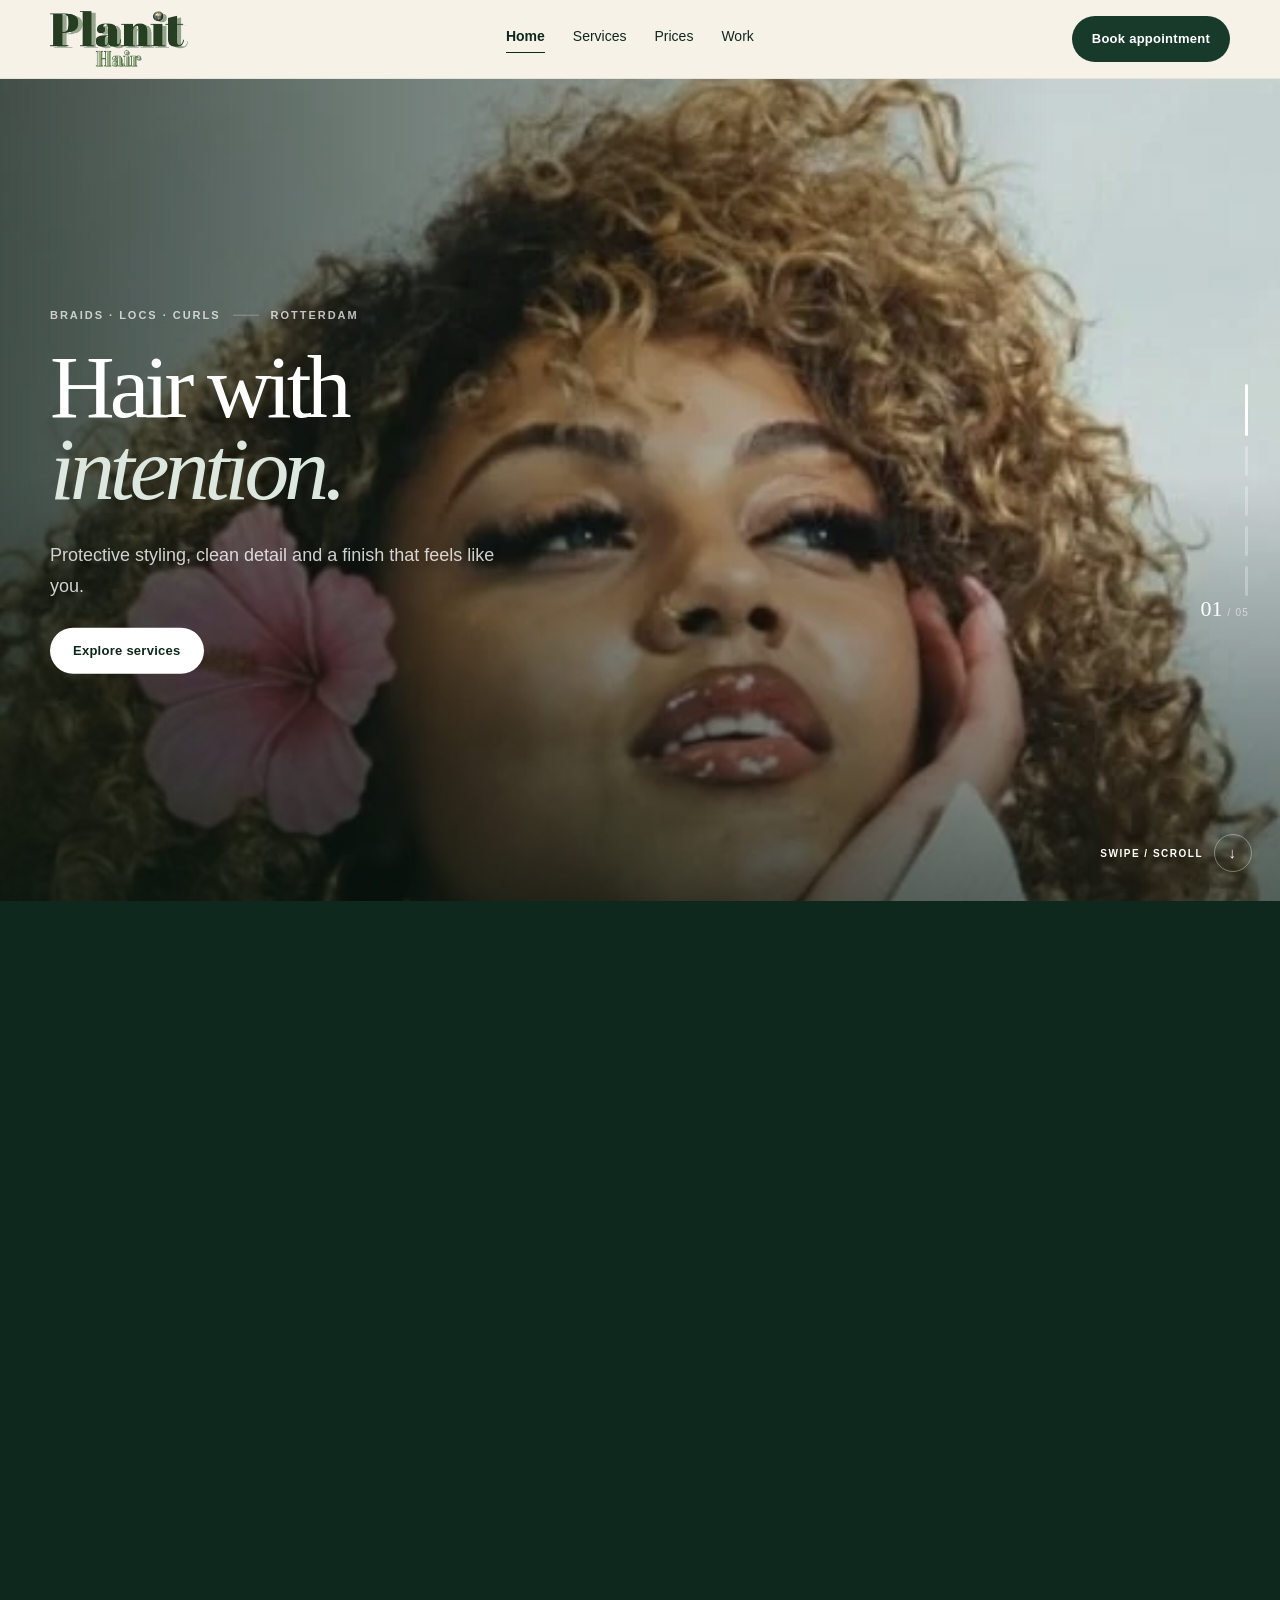
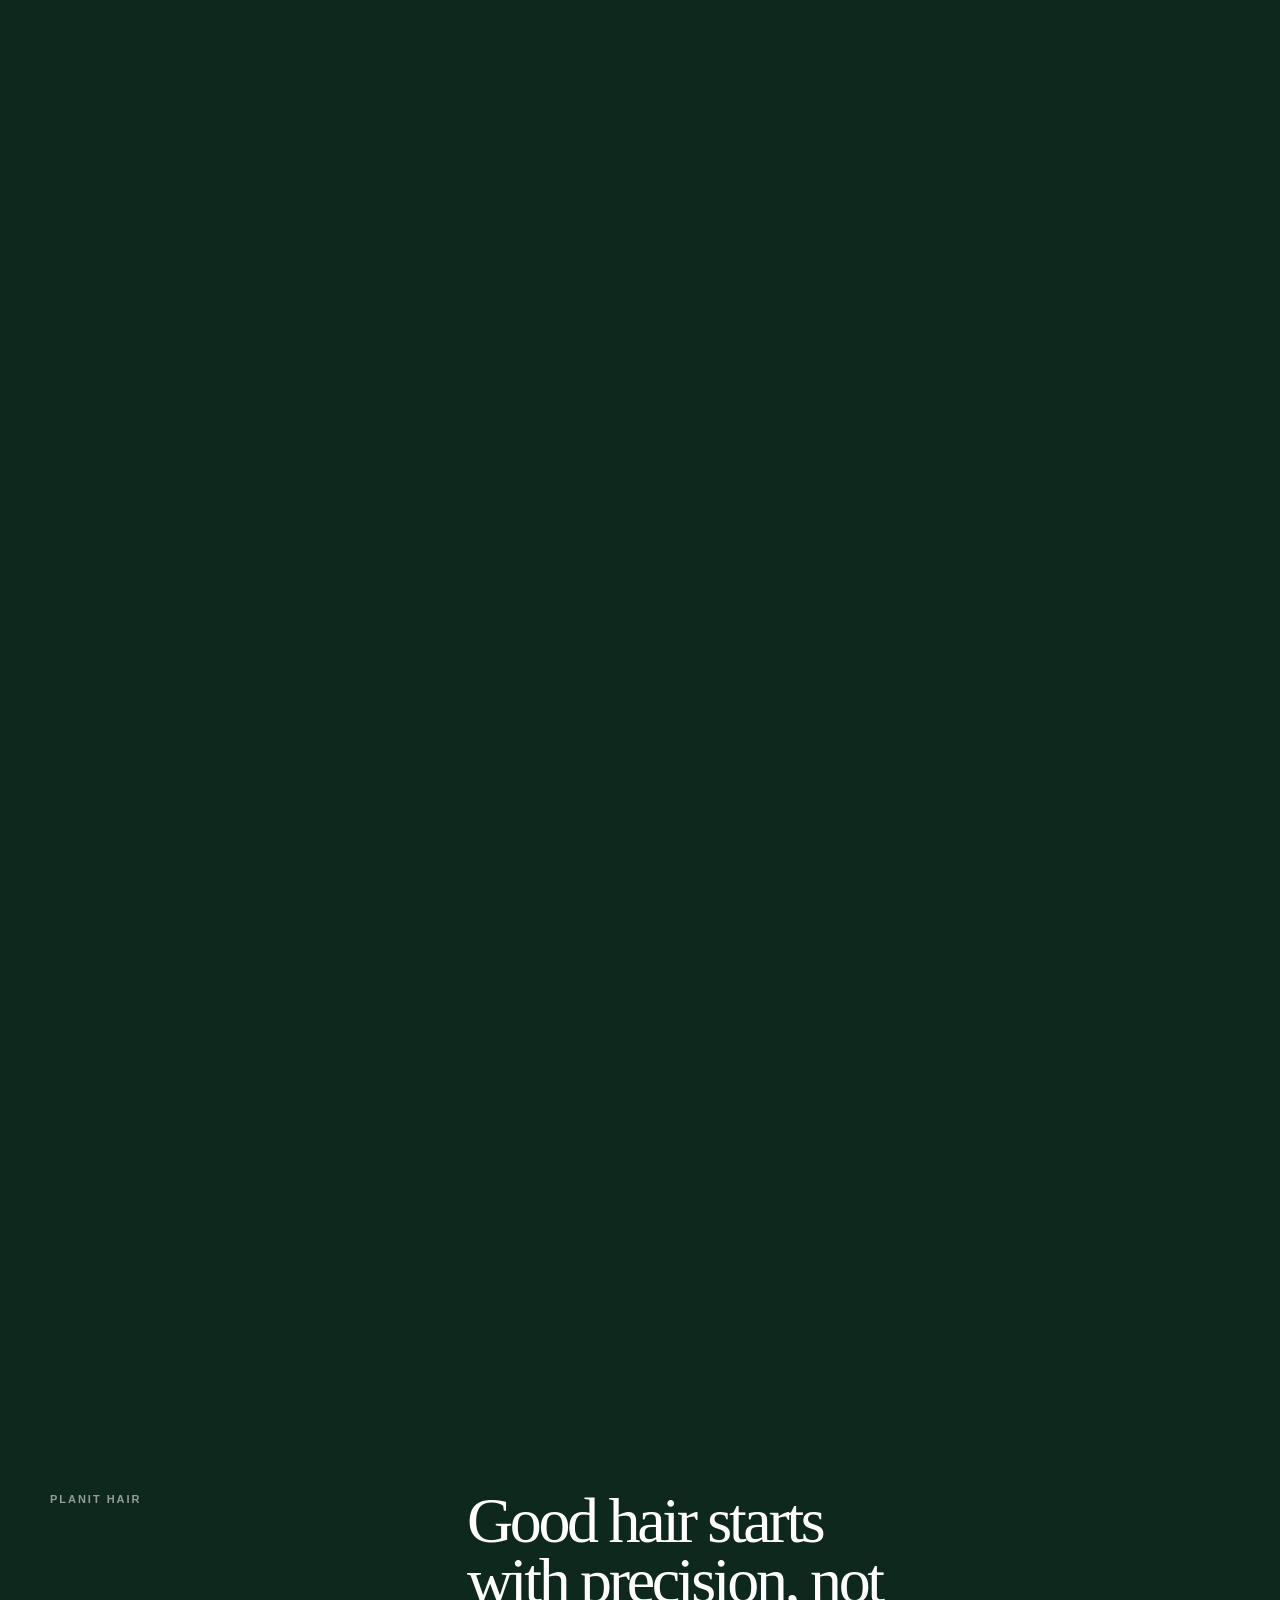
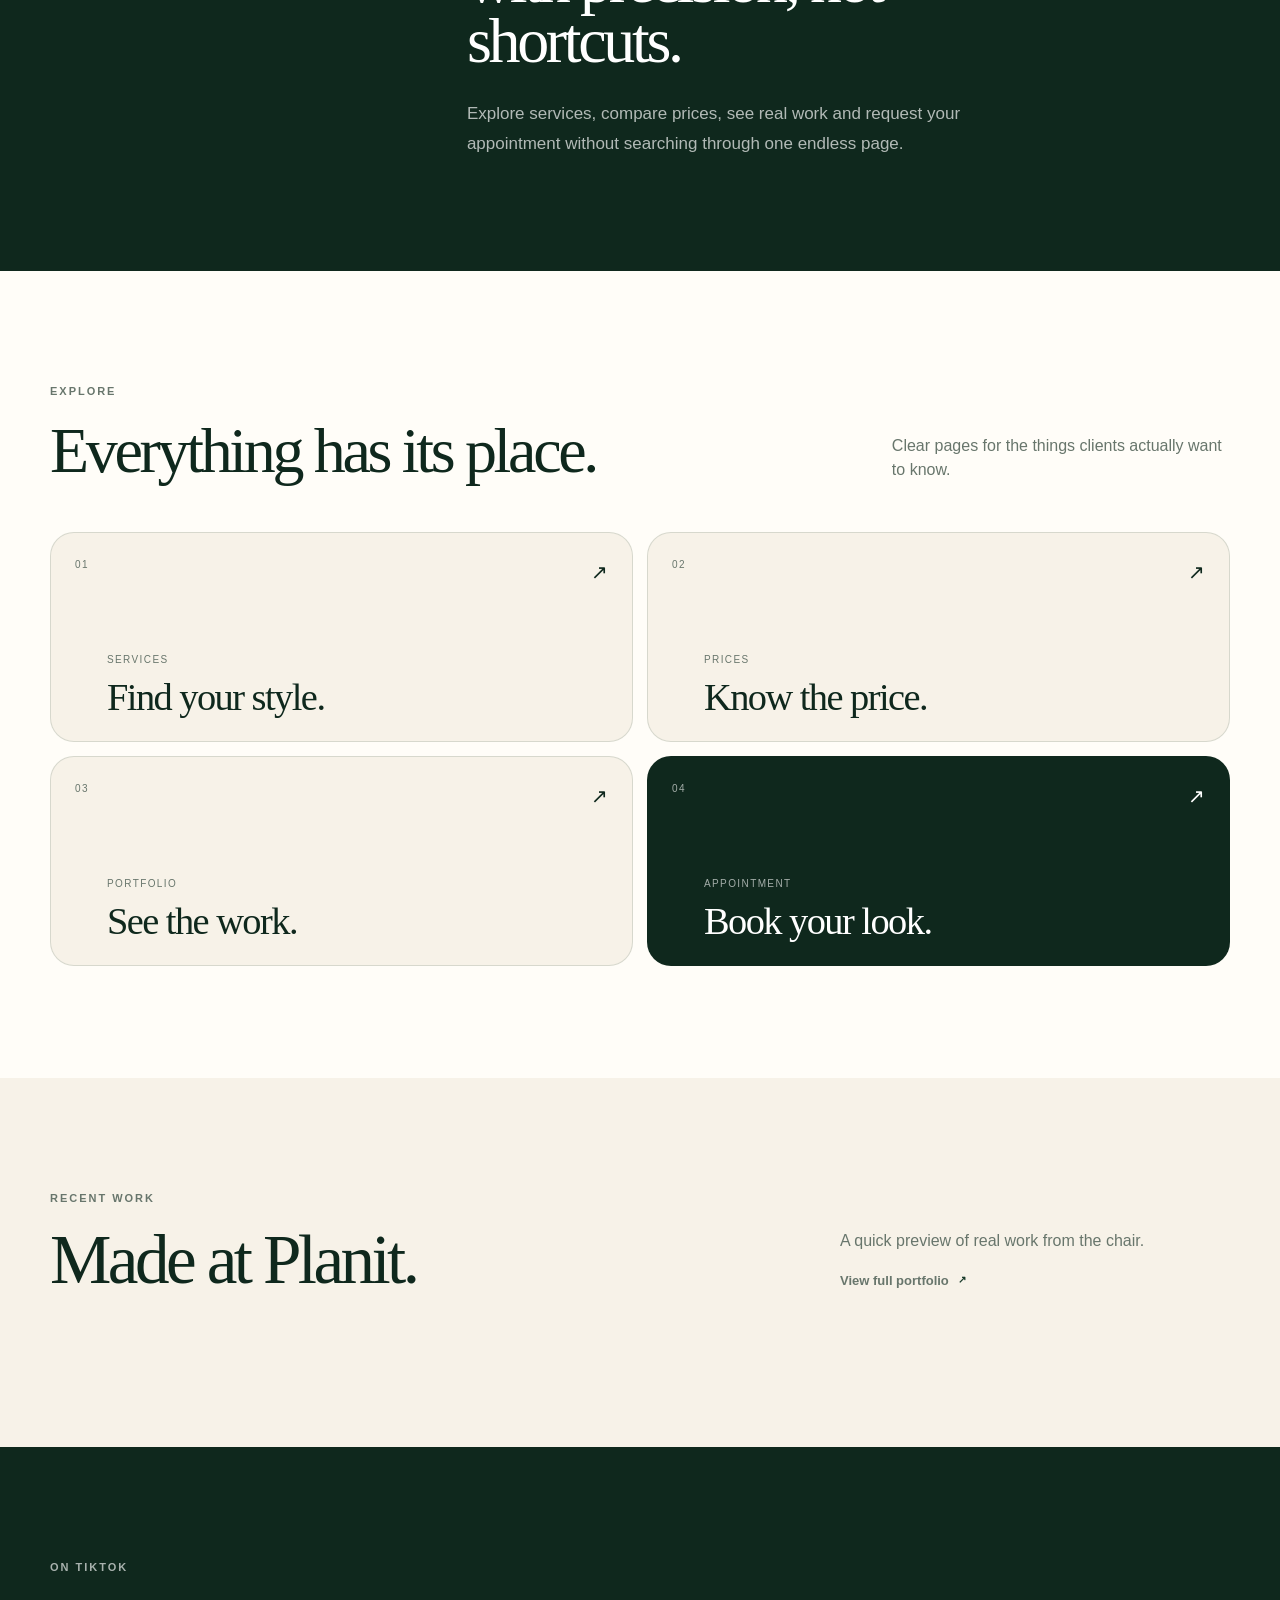
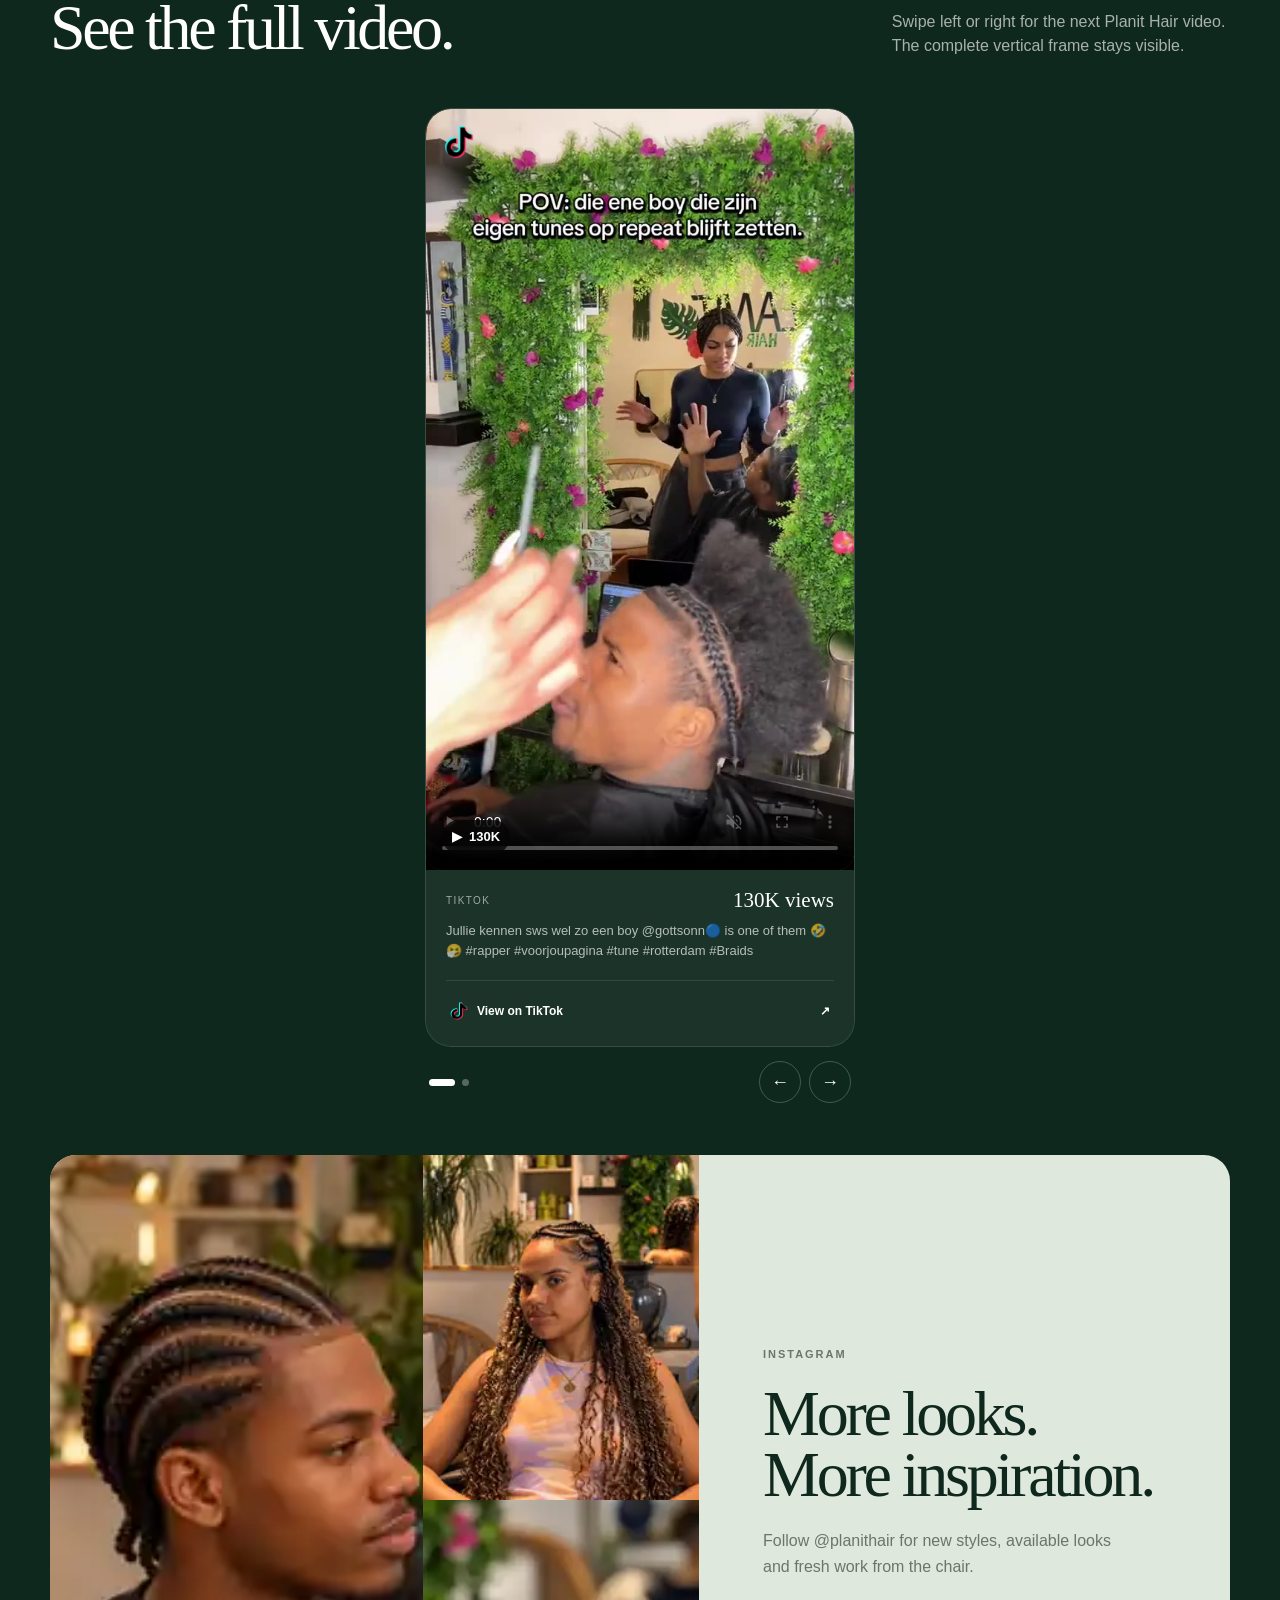
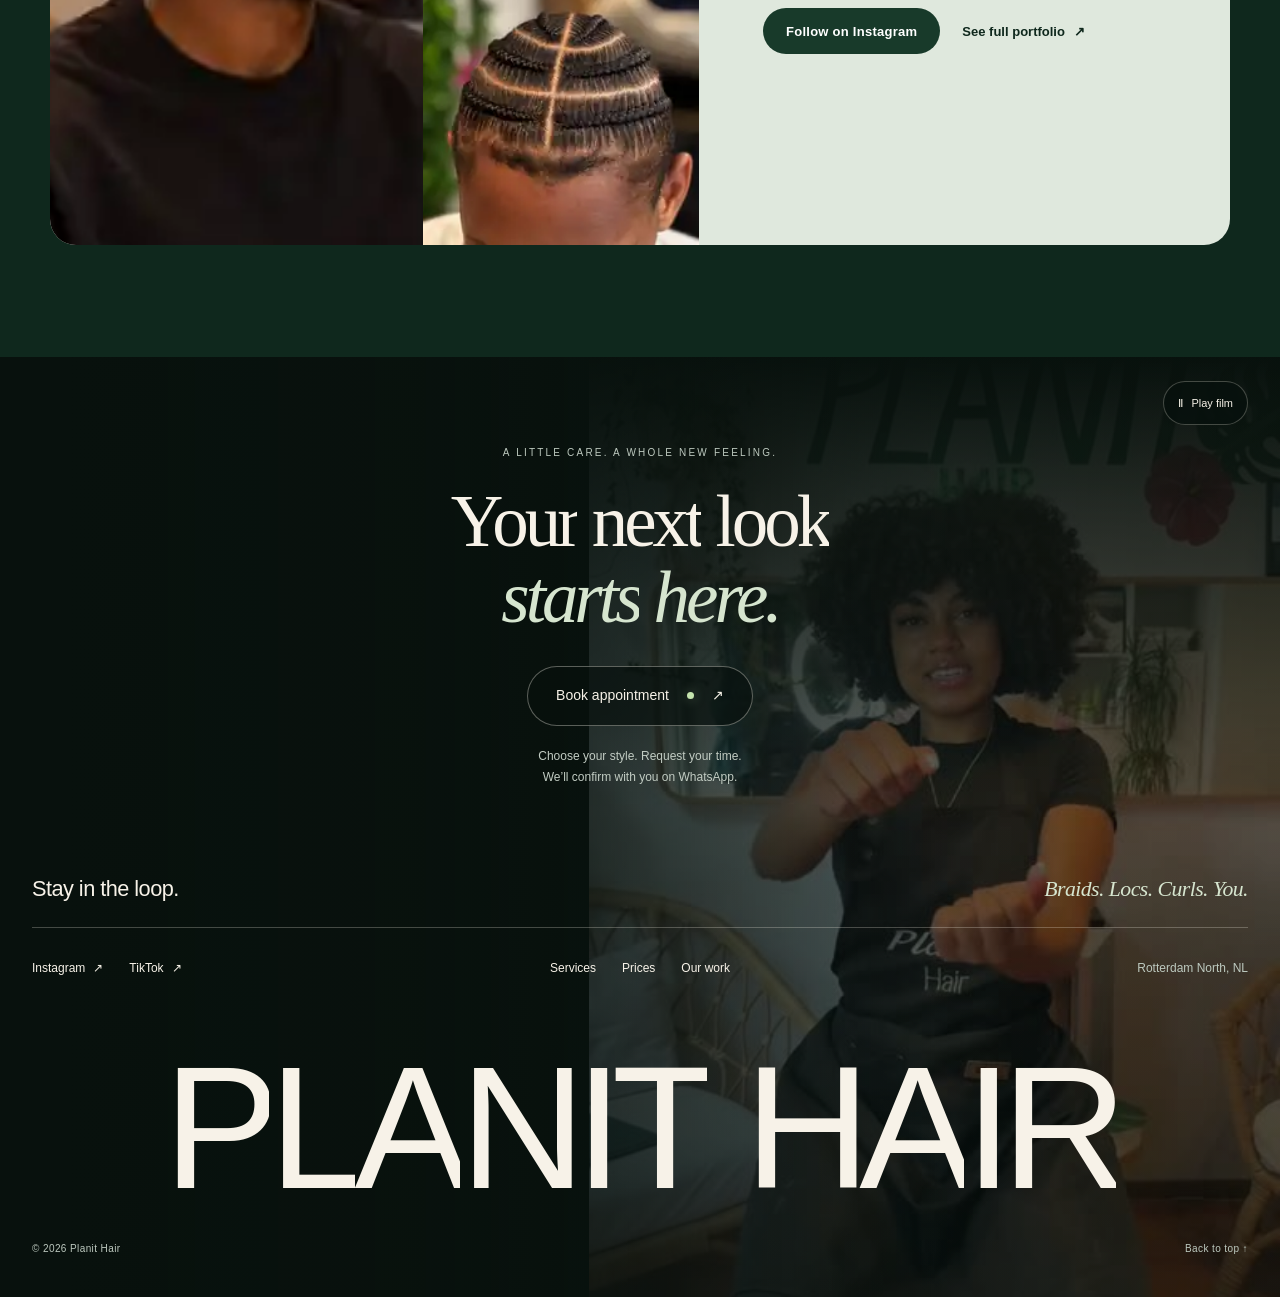
==== commit 6320f12a: "Add cinematic salon footer with animated wordmark and lazy video" ====
--- a/index.html
+++ b/index.html
@@ -9,6 +9,7 @@
 <link rel="icon" href="/assets/images/logo.png" />
 <link rel="preload" as="image" href="/assets/gallery/fulani-honey.webp" />
 <link rel="stylesheet" href="/styles.css" />
+<link rel="stylesheet" href="/cinematic-footer.css" />
 </head>
 <body data-page="home" class="page-home">
 <a class="skip-link" href="#main">Skip to content</a>
@@ -196,17 +197,42 @@
   </div>
 </section>
 
-<section class="final-cta section-pad"><div class="shell final-cta-inner reveal"><p class="section-kicker">Appointment</p><h2>Ready for your next look?</h2><p>Choose your treatment, preferred date and time. Your request goes straight to WhatsApp.</p><a class="button button-primary" href="/book">Book appointment</a></div></section></main>
-
-<footer class="site-footer">
-  <div class="shell footer-grid">
-    <div><p class="footer-title">Planit Hair</p><p>Rotterdam North<br />Braids · Locs · Curls · Cuts</p></div>
-    <div><p class="footer-label">Explore</p><a href="/services">Services</a><a href="/prices">Prices</a><a href="/work">Recent work</a><a href="/book">Book</a></div>
-    <div><p class="footer-label">Connect</p><a data-instagram href="https://www.instagram.com/planithair" target="_blank" rel="noreferrer">Instagram ↗</a><a data-tiktok href="https://www.tiktok.com/@planithair?_t=8kdnwwmtk9r&_r=1" target="_blank" rel="noreferrer">TikTok ↗</a></div>
-    <div class="footer-bottom"><span>© <span id="year"></span> Planit Hair</span><span>Rotterdam, NL</span></div>
+</main>
+
+<footer class="cinematic-footer" aria-label="Planit Hair — book and connect">
+  <div class="cinema-media" aria-hidden="true">
+    <img src="/assets/images/footer-poster.jpg" alt="" loading="lazy" width="432" height="768" />
+    <video muted loop playsinline preload="none" tabindex="-1" data-footer-video>
+      <source data-src="/assets/video/footer-atmosphere.mp4" type="video/mp4" />
+    </video>
+  </div>
+  <div class="cinema-shade" aria-hidden="true"></div>
+  <div class="cinema-invite">
+    <p class="cinema-eyebrow">A little care. A whole new feeling.</p>
+    <h2 class="cinema-title">Your next look<br /><em>starts here.</em></h2>
+    <a class="cinema-book" href="/book">Book appointment <span class="cinema-dot" aria-hidden="true"></span><span aria-hidden="true">↗</span></a>
+    <p class="cinema-note">Choose your style. Request your time.<br />We’ll confirm with you on WhatsApp.</p>
+  </div>
+  <div class="cinema-connect">
+    <div class="cinema-connect-heading"><p>Stay in the loop.</p><p>Braids. Locs. Curls. You.</p></div>
+    <div class="cinema-links-row">
+      <div class="cinema-socials">
+        <a data-instagram href="https://www.instagram.com/planithair" target="_blank" rel="noreferrer">Instagram <span aria-hidden="true">↗</span></a>
+        <a data-tiktok href="https://www.tiktok.com/@planithair?_t=8kdnwwmtk9r&_r=1" target="_blank" rel="noreferrer">TikTok <span aria-hidden="true">↗</span></a>
+      </div>
+      <nav class="cinema-nav" aria-label="Footer"><a href="/services">Services</a><a href="/prices">Prices</a><a href="/work">Our work</a></nav>
+      <span class="cinema-location">Rotterdam North, NL</span>
+    </div>
+  </div>
+  <div class="cinema-wordmark" aria-label="Planit Hair"><span aria-hidden="true">PLANIT HAIR</span></div>
+  <div class="cinema-colophon"><span>© <span id="year">2026</span> Planit Hair</span><a href="#top">Back to top ↑</a></div>
+  <button class="cinema-motion" type="button" aria-label="Pause background video" aria-pressed="false" hidden><span aria-hidden="true">Ⅱ</span><span data-motion-label>Pause film</span></button>
+  <div class="cinema-cursor" aria-hidden="true">Your next look <span>↗</span></div>
+</footer>
   </div>
 </footer>
 <a class="mobile-book" href="/book">Book appointment</a>
 <script src="/script.js" defer></script>
+<script src="/cinematic-footer.js" defer></script>
 </body>
-</html>+</html>
--- a/styles.css
+++ b/styles.css
@@ -1045,3 +1045,136 @@
   .instagram-promo-copy{padding:26px 20px 30px!important}
   .instagram-promo-copy h3{font-size:40px!important}
 }
+
+
+/* ===== Mobile content visibility hotfix ===== */
+@media(max-width:900px){
+  .reveal{
+    opacity:1!important;
+    transform:none!important;
+  }
+}
+@media(max-width:620px){
+  .hero-story{
+    height:360svh!important;
+  }
+}
+
+
+/* ===== Screenshot QA fixes: portfolio + Instagram + mobile CTA ===== */
+@media(max-width:900px){
+  .instagram-promo{
+    grid-template-columns:minmax(0,1fr)!important;
+    min-height:0!important;
+  }
+  .instagram-collage{
+    min-height:0!important;
+  }
+}
+@media(max-width:620px){
+  .page-hero{
+    padding-top:58px!important;
+  }
+  .page-hero .section-kicker{
+    margin-top:0!important;
+  }
+
+  .gallery-grid{
+    width:calc(100% - 32px)!important;
+    gap:10px!important;
+  }
+  .gallery-card{
+    background:#d7ddd5!important;
+  }
+  .gallery-card img{
+    display:block!important;
+    width:100%!important;
+    height:100%!important;
+    object-fit:cover!important;
+    object-position:center!important;
+  }
+  .gallery-card:nth-child(3n+1){
+    aspect-ratio:4/5!important;
+  }
+
+  .instagram-promo{
+    display:flex!important;
+    flex-direction:column!important;
+    width:100%!important;
+    min-height:0!important;
+    margin-top:34px!important;
+    overflow:hidden!important;
+    border-radius:22px!important;
+    background:var(--sage)!important;
+  }
+  .instagram-collage{
+    display:grid!important;
+    grid-template-columns:repeat(3,minmax(0,1fr))!important;
+    grid-template-rows:1fr!important;
+    width:100%!important;
+    height:220px!important;
+    min-height:220px!important;
+    overflow:hidden!important;
+    order:1!important;
+  }
+  .instagram-collage img,
+  .instagram-collage img:first-child{
+    position:static!important;
+    grid-column:auto!important;
+    grid-row:auto!important;
+    display:block!important;
+    width:100%!important;
+    height:220px!important;
+    min-width:0!important;
+    object-fit:cover!important;
+    object-position:center!important;
+  }
+  .instagram-promo-copy{
+    position:relative!important;
+    z-index:3!important;
+    order:2!important;
+    width:100%!important;
+    padding:30px 22px 32px!important;
+    background:var(--sage)!important;
+    align-self:stretch!important;
+  }
+  .instagram-promo-copy h3{
+    margin:0!important;
+    max-width:8.5ch!important;
+    font-size:clamp(39px,11.5vw,48px)!important;
+    line-height:.94!important;
+  }
+  .instagram-promo-copy>p:not(.section-kicker){
+    max-width:31ch!important;
+    margin-top:18px!important;
+    font-size:15px!important;
+    line-height:1.55!important;
+  }
+  .instagram-actions{
+    display:grid!important;
+    grid-template-columns:1fr!important;
+    gap:16px!important;
+    width:100%!important;
+    margin-top:24px!important;
+  }
+  .instagram-actions .button{
+    width:100%!important;
+    min-height:52px!important;
+  }
+
+  .mobile-book{
+    left:16px!important;
+    right:16px!important;
+    bottom:max(12px,env(safe-area-inset-bottom))!important;
+    width:auto!important;
+    max-width:420px!important;
+    min-height:54px!important;
+    margin-inline:auto!important;
+    padding:0 20px!important;
+    font-size:14px!important;
+    box-shadow:0 10px 28px rgba(15,40,29,.2)!important;
+  }
+  .site-footer{
+    padding-bottom:112px!important;
+  }
+}
--- a/cinematic-footer.css
+++ b/cinematic-footer.css
@@ -0,0 +1,59 @@
+/* A cinematic final booking moment, scoped to the homepage footer. */
+.cinematic-footer{position:relative;isolation:isolate;overflow:hidden;background:#08110d;color:#f7f2e8;min-height:860px;min-height:max(860px,95svh);padding:88px 32px 26px;display:flex;flex-direction:column;justify-content:space-between;gap:64px}
+.cinema-media{position:absolute;z-index:-3;right:0;bottom:0;width:54%;height:100%;overflow:hidden;background:#08110d}
+.cinema-media img,.cinema-media video{position:absolute;inset:0;width:100%;height:100%;max-width:none;object-fit:cover;object-position:center 40%;opacity:.65}
+.cinema-media video{opacity:0;transition:opacity .7s ease}
+.cinematic-footer.is-playing .cinema-media video{opacity:.65}
+.cinema-shade{position:absolute;z-index:-2;inset:0;background:linear-gradient(90deg,#08110d 5%,rgba(8,17,13,.9) 32%,rgba(8,17,13,.32) 74%),linear-gradient(180deg,#08110d 0%,rgba(8,17,13,.1) 48%,rgba(8,17,13,.48) 100%);pointer-events:none}
+.cinema-invite{text-align:center;max-width:700px;align-self:center}
+.cinema-eyebrow{font-size:10px;text-transform:uppercase;letter-spacing:.22em;color:#bdc9bf;margin:0 0 24px}
+.cinema-title{font-family:Georgia,"Times New Roman",serif;font-weight:400;font-size:clamp(48px,5.7vw,82px);line-height:1.04;letter-spacing:-.055em;margin:0 0 30px;text-wrap:balance}
+.cinema-title em{font-weight:400;color:#d6e5cf}
+.cinema-book{display:inline-flex;align-items:center;justify-content:center;gap:18px;min-height:60px;padding:0 28px;border:1px solid rgba(247,242,232,.35);border-radius:999px;background:rgba(8,17,13,.7);font-size:14px;font-weight:500;transition:background .2s,color .2s,transform .2s}
+.cinema-book:hover{background:#f7f2e8;color:#0f281d;transform:translateY(-2px)}
+.cinema-dot{width:7px;height:7px;border-radius:50%;background:#c5e4ae;box-shadow:0 0 12px rgba(197,228,174,.4)}
+.cinema-book:hover .cinema-dot{background:#426d38;box-shadow:none}
+.cinema-note{font-size:12px;line-height:1.8;margin:20px 0 0;color:#c2ccc3}
+.cinema-connect{width:100%;margin-top:20px}
+.cinema-connect-heading{display:flex;justify-content:space-between;gap:24px;border-bottom:1px solid rgba(247,242,232,.25);padding-bottom:22px}
+.cinema-connect-heading p{margin:0;font-size:clamp(16px,1.7vw,23px);letter-spacing:-.025em}
+.cinema-connect-heading p:last-child{font-family:Georgia,serif;font-style:italic;color:#d6e5cf}
+.cinema-links-row{display:grid;grid-template-columns:1fr auto 1fr;gap:32px;align-items:center;padding-top:18px;font-size:12px}
+.cinema-socials,.cinema-nav{display:flex;align-items:center;gap:26px}
+.cinema-links-row a{display:inline-flex;align-items:center;gap:8px;min-height:44px}
+.cinema-links-row a:hover{color:#c5e4ae}
+.cinema-location{justify-self:end;color:#bdc9bf}
+.cinema-wordmark{width:100%;margin:0;text-align:center;font-family:Arial,Helvetica,sans-serif;font-weight:500;font-size:clamp(20px,13.65vw,280px);letter-spacing:-.065em;line-height:.85;white-space:nowrap;pointer-events:none}
+.cinema-wordmark>span{display:inline-block}
+.cinema-letter-mask,.cinema-word-mask{display:inline-block;overflow:hidden;vertical-align:bottom;padding-bottom:.12em;margin-bottom:-.12em}
+.cinema-letter,.cinema-word{display:inline-block;will-change:auto}
+.cinematic-footer.has-motion .cinema-word{transform:translateY(115%);opacity:0;filter:blur(12px)}
+.cinematic-footer.has-motion .cinema-letter{transform:translateY(110%);opacity:0}
+.cinematic-footer.has-motion.is-visible .cinema-word{animation:cinema-reveal 1s cubic-bezier(.16,1,.3,1) var(--delay,0s) both}
+.cinematic-footer.has-motion.is-visible .cinema-letter{animation:cinema-reveal 1.1s cubic-bezier(.16,1,.3,1) var(--delay,0s) both}
+@keyframes cinema-reveal{to{opacity:1;transform:translateY(0);filter:blur(0)}}
+.cinema-colophon{display:flex;align-items:center;justify-content:space-between;font-size:10px;letter-spacing:.04em;color:#bdc9bf;margin-top:-40px}
+.cinema-colophon a{min-height:44px;display:inline-flex;align-items:center}
+.cinema-motion{position:absolute;right:32px;top:24px;display:inline-flex;align-items:center;gap:8px;min-height:44px;padding:0 14px;border:1px solid rgba(247,242,232,.25);border-radius:999px;background:rgba(8,17,13,.85);color:#f7f2e8;font-size:11px;cursor:pointer}
+.cinema-motion[hidden]{display:none}
+.cinematic-footer a:focus-visible,.cinema-motion:focus-visible{outline:2px solid #d6e5cf;outline-offset:6px}
+.cinema-cursor{display:none}
+@media(hover:hover) and (pointer:fine) and (prefers-reduced-motion:no-preference){
+ .cinema-cursor{display:flex;position:fixed;left:0;top:0;align-items:center;gap:18px;z-index:80;pointer-events:none;background:rgba(15,40,29,.65);backdrop-filter:blur(12px);border:1px solid rgba(247,242,232,.3);border-radius:999px;padding:14px 20px;font-size:11px;letter-spacing:.06em;text-transform:uppercase;opacity:0;transition:opacity .2s}
+ .cinema-cursor span{color:#c5e4ae}.cinematic-footer.cursor-active .cinema-cursor{opacity:1}
+}
+@media(min-width:1600px){.cinematic-footer{padding-inline:48px;gap:80px}}
+@media(max-width:700px){
+ .cinematic-footer{min-height:790px;min-height:max(790px,95svh);padding:84px 22px 26px;gap:52px}
+ .cinema-media{width:100%;height:100%}.cinema-media img,.cinematic-footer.is-playing .cinema-media video{opacity:.45}
+ .cinema-shade{background:linear-gradient(180deg,#08110d 0%,rgba(8,17,13,.76) 32%,rgba(8,17,13,.55) 67%,#08110d 100%)}
+ .cinema-eyebrow{font-size:9px;letter-spacing:.16em}.cinema-title{font-size:clamp(44px,12vw,68px)}
+ .cinema-book{min-height:58px;padding-inline:24px}.cinema-note{font-size:11px}
+ .cinema-connect-heading{align-items:flex-start;padding-bottom:18px;gap:14px}.cinema-connect-heading p{font-size:16px}.cinema-connect-heading p:last-child{text-align:right;max-width:12ch}
+ .cinema-links-row{grid-template-columns:1fr;gap:6px;padding-top:12px}.cinema-socials{gap:26px}.cinema-nav{gap:28px}.cinema-location{justify-self:start;margin-top:10px;font-size:11px}
+ .cinema-wordmark{font-size:13.15vw}.cinema-colophon{margin-top:-26px;font-size:9px}.cinema-motion{right:18px;top:16px}
+}
+@media(prefers-reduced-motion:reduce){
+ .cinematic-footer.has-motion .cinema-word,.cinematic-footer.has-motion .cinema-letter{animation:none;opacity:1;transform:none;filter:none}
+ .cinema-media video{display:none}.cinema-book,.cinema-media video{transition:none}.cinema-cursor{display:none}
+}
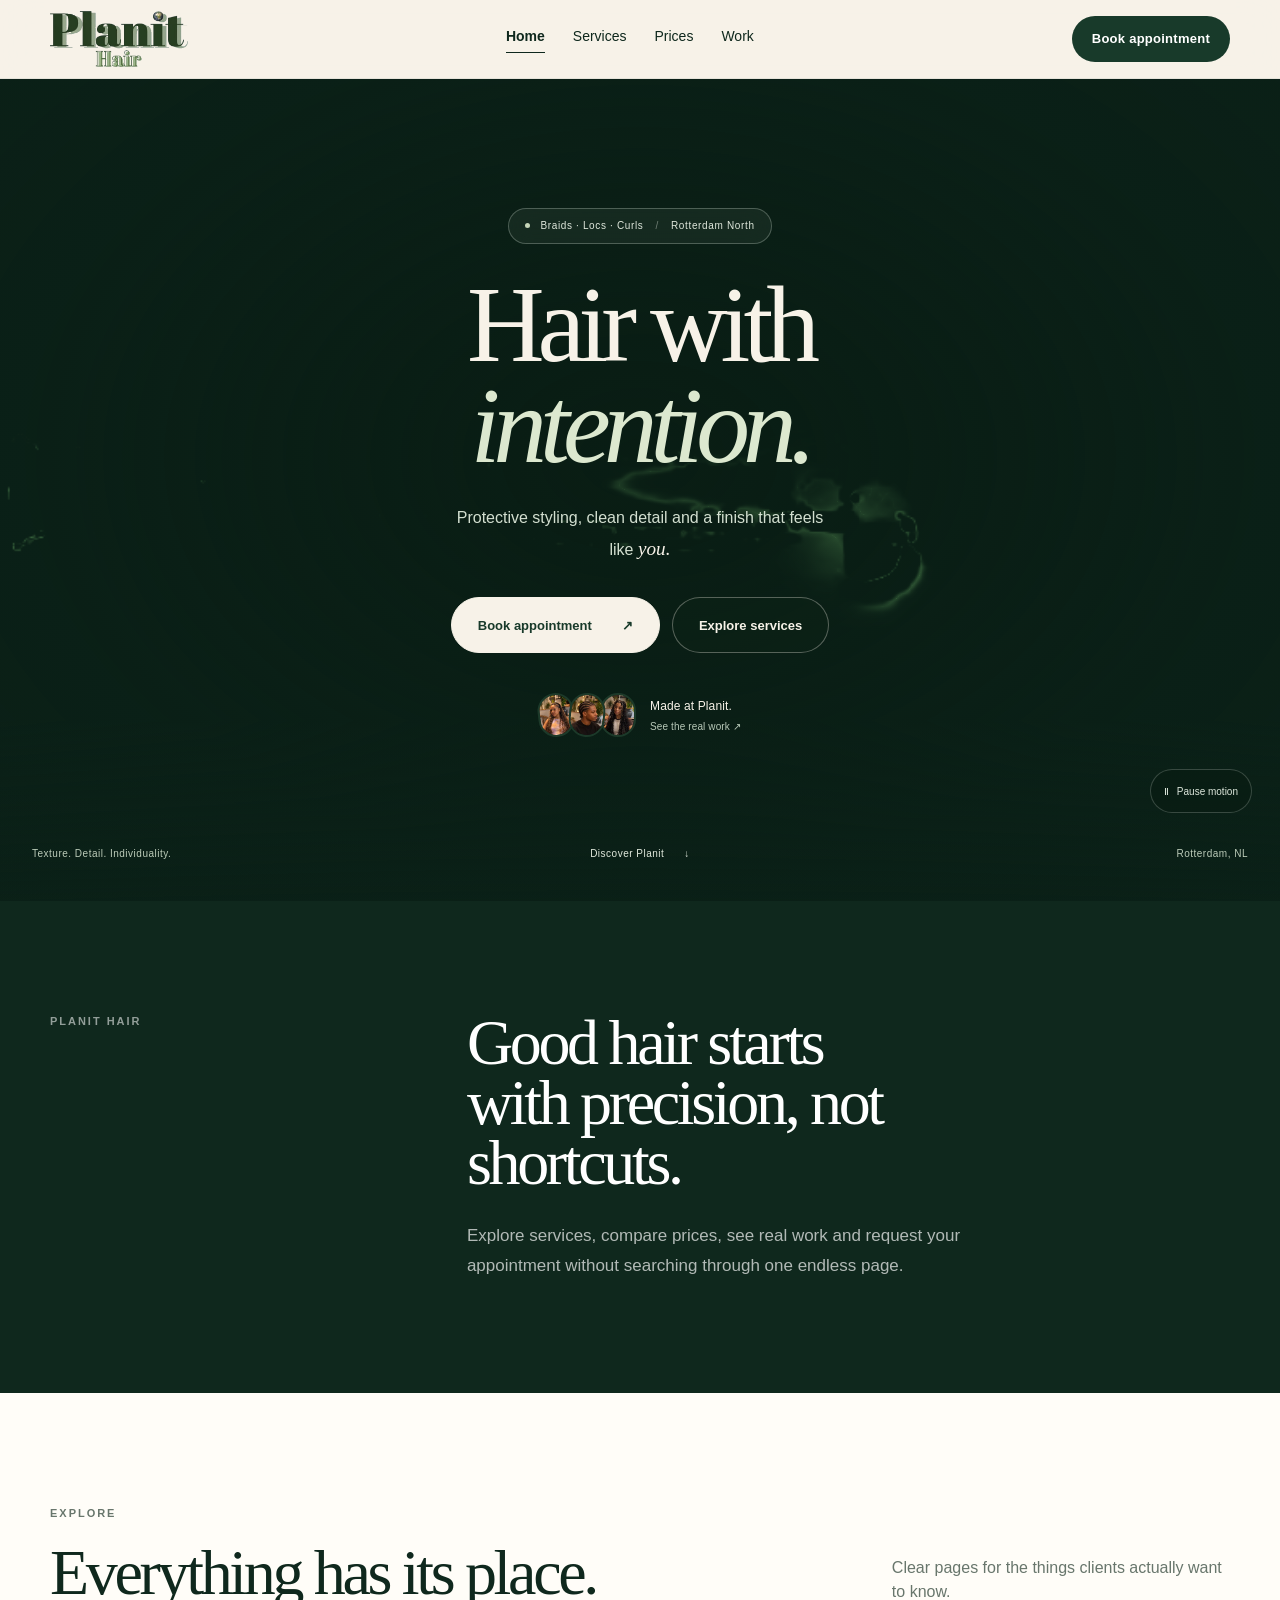
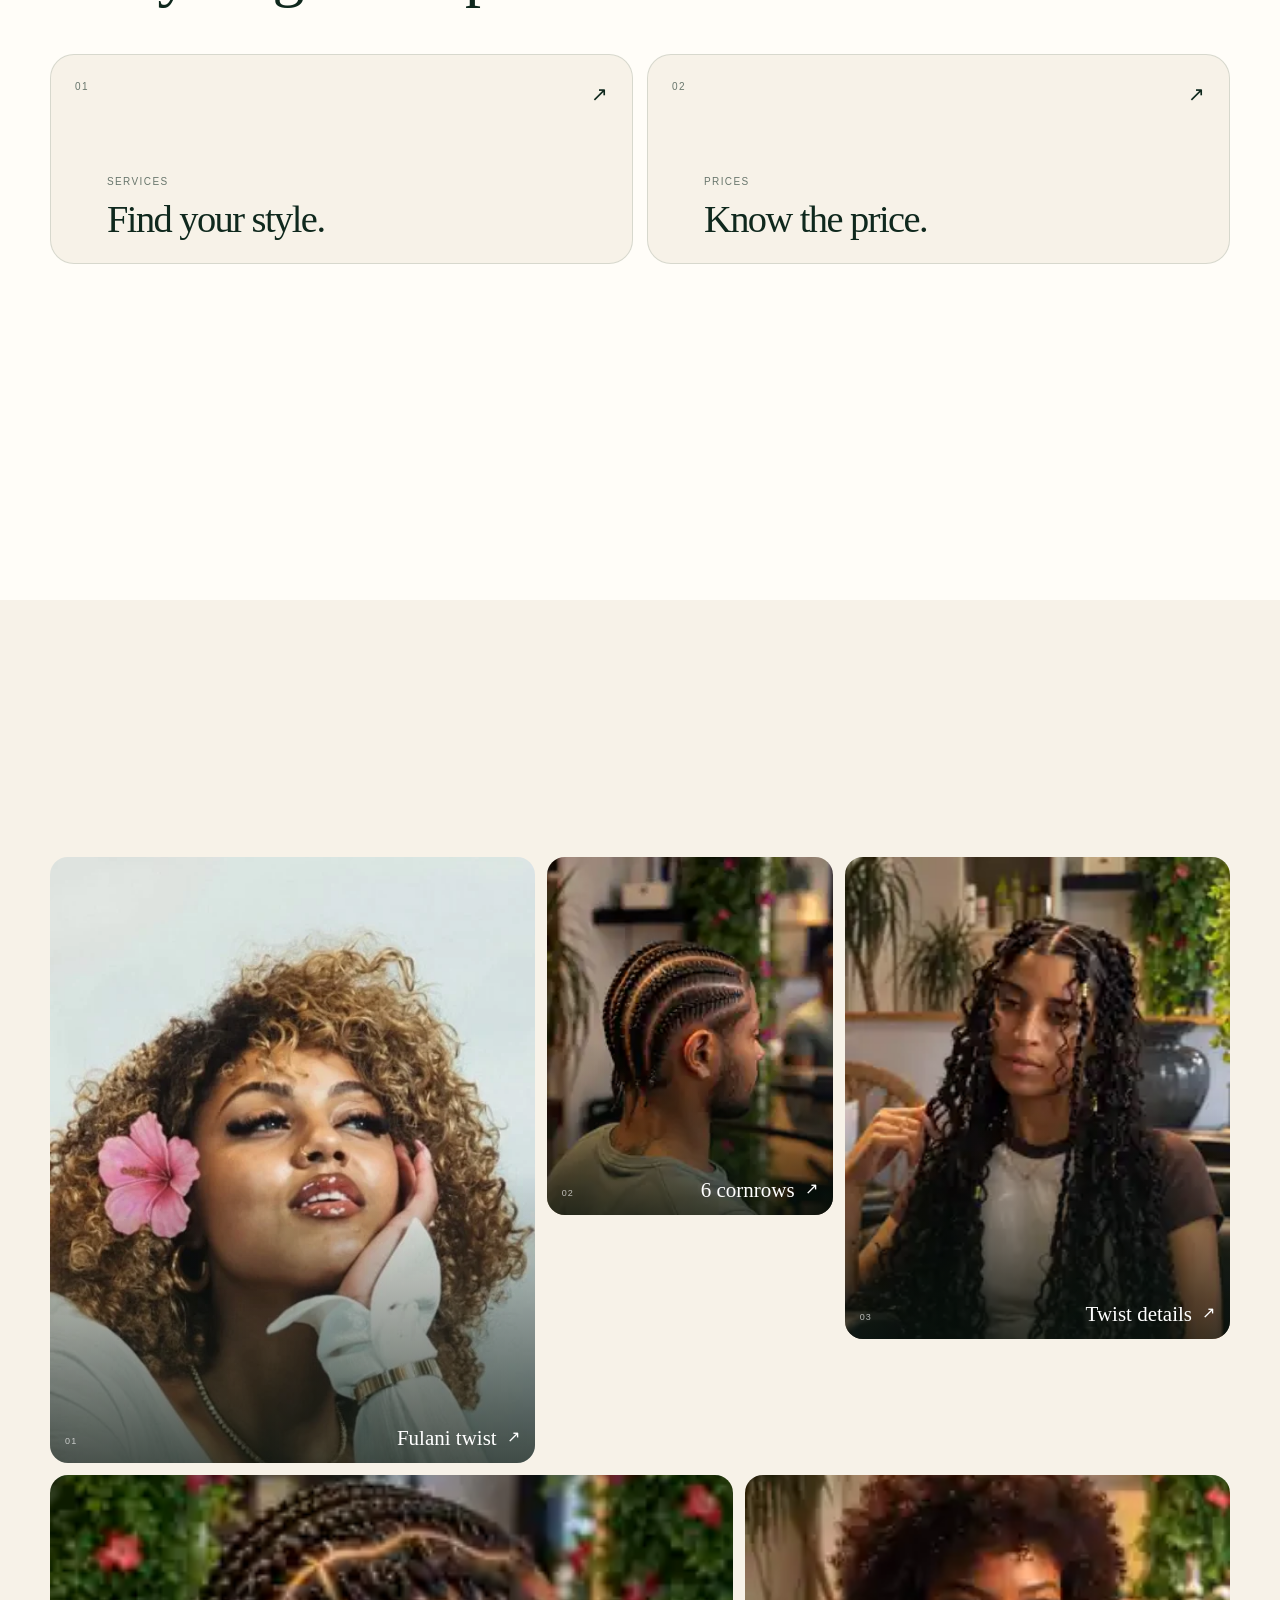
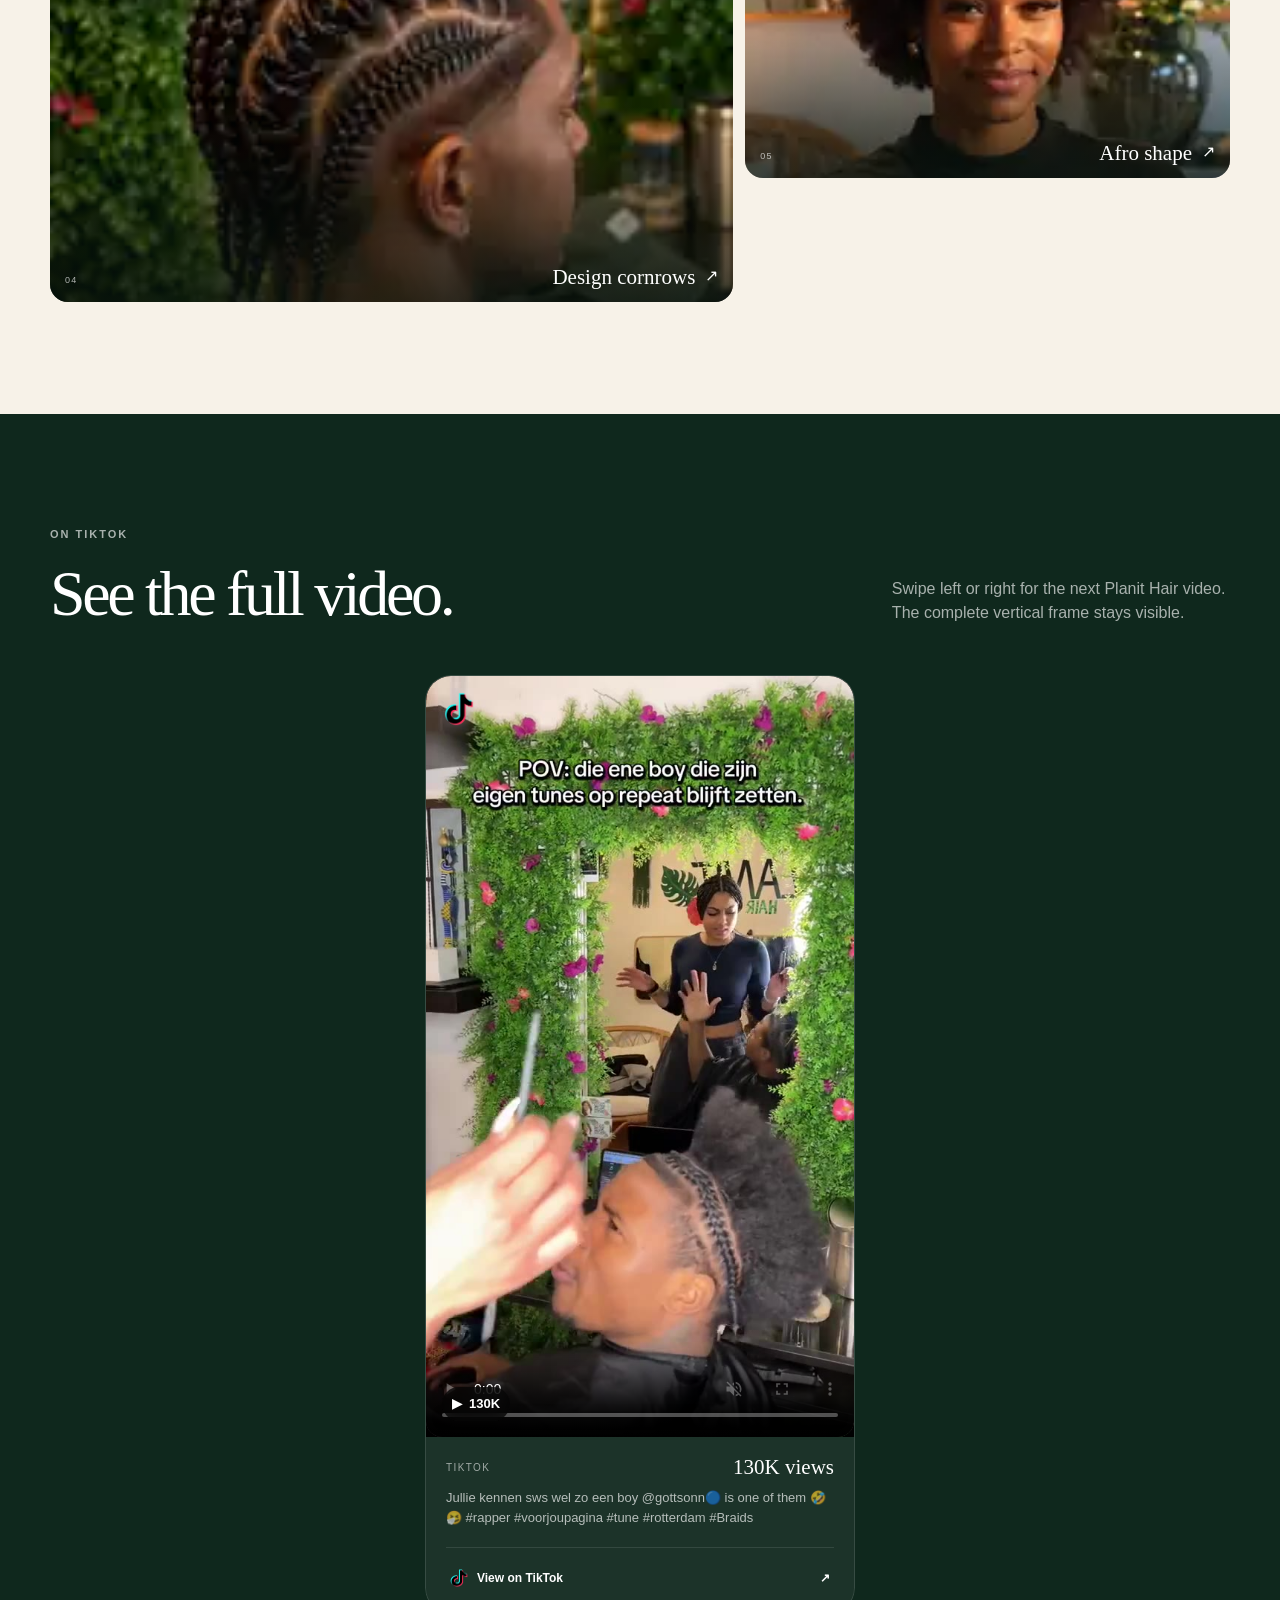
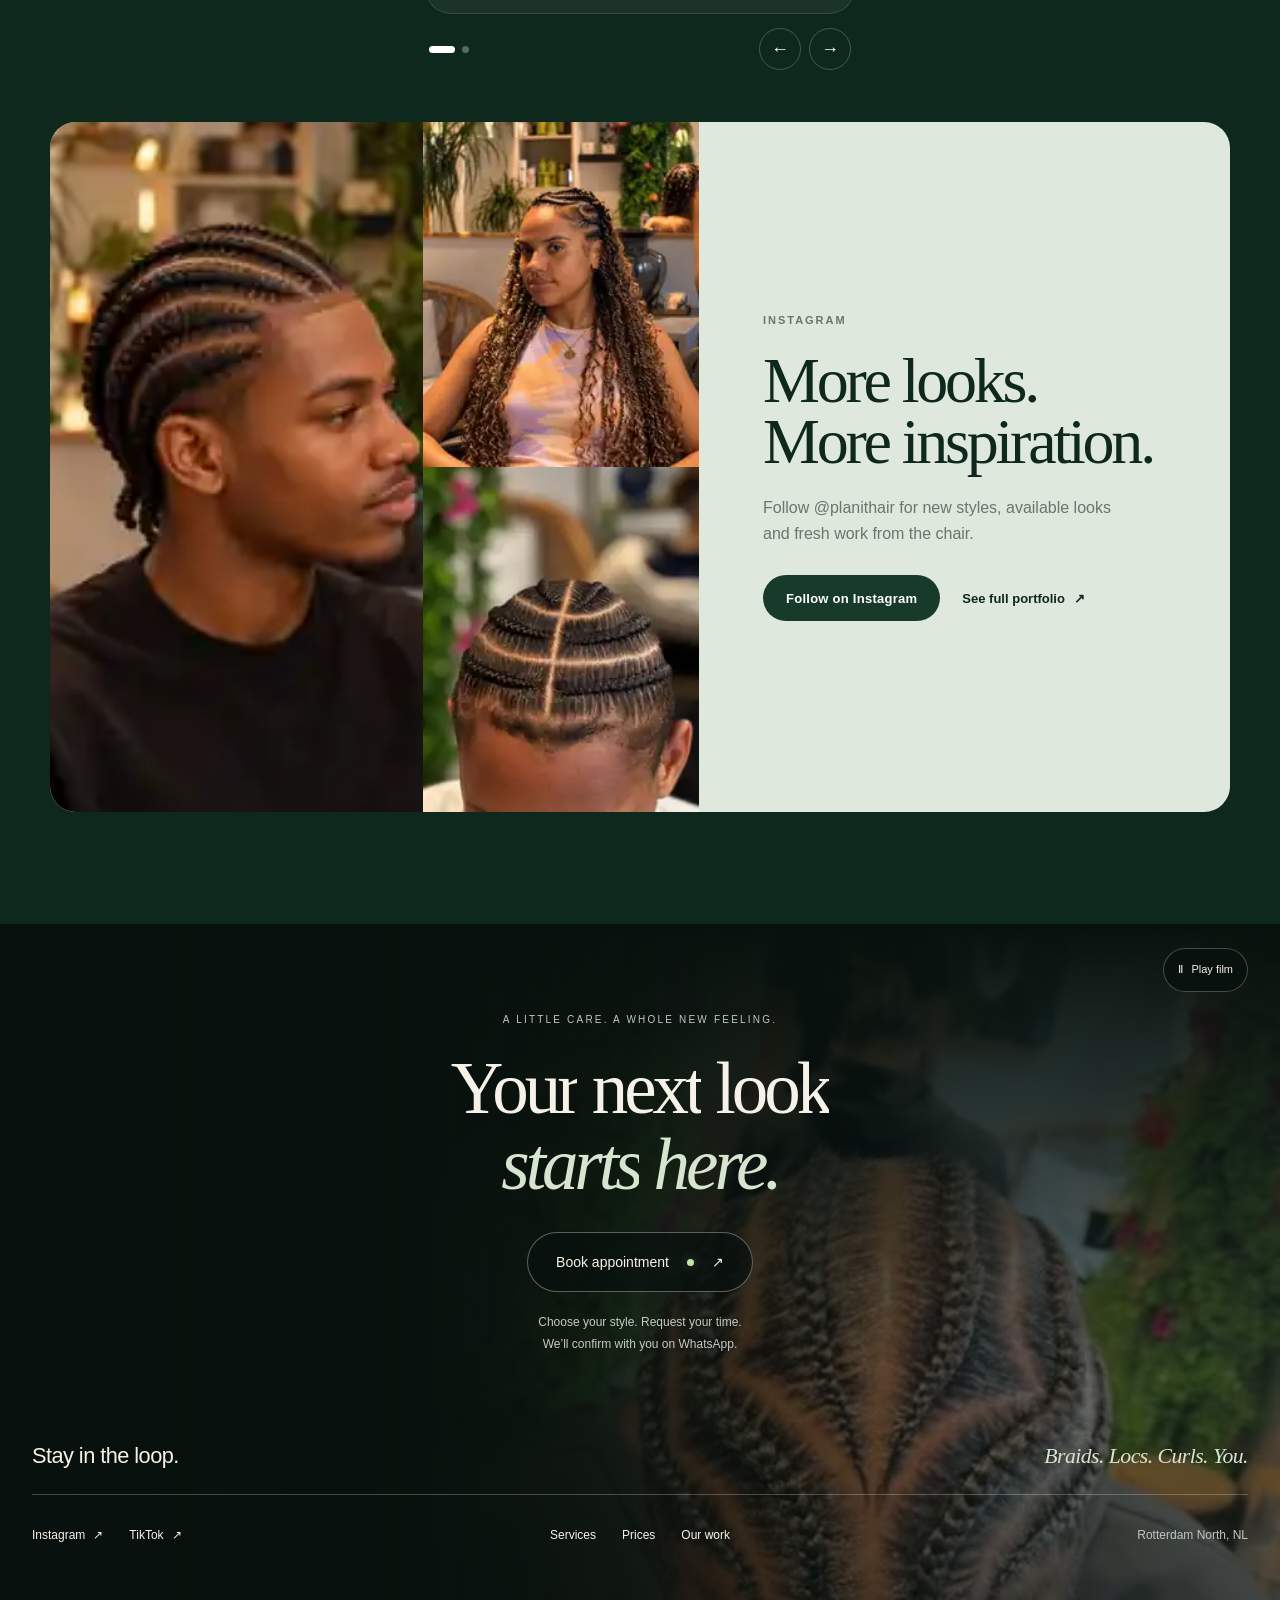
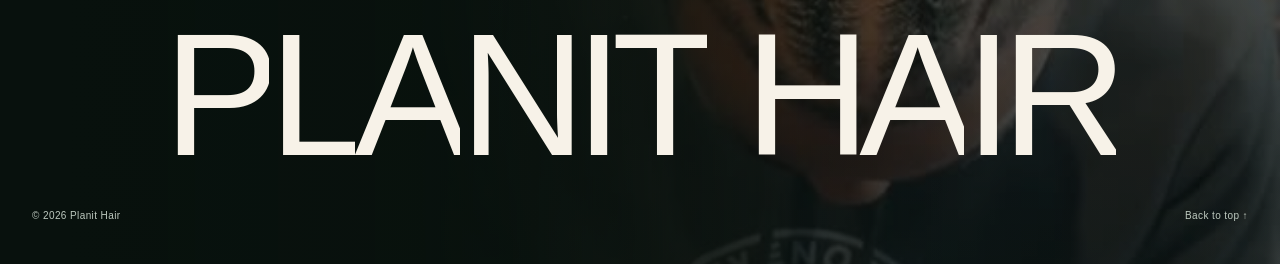
==== commit 906d2709: "Introduce brand-coloured interactive fluid hero for Planit Hair" ====
--- a/index.html
+++ b/index.html
@@ -7,9 +7,9 @@
 <title>Planit Hair | Braids, Locs & Curls in Rotterdam</title>
 <meta name="description" content="Planit Hair Rotterdam — explore services, prices and recent work, then request your appointment via WhatsApp." />
 <link rel="icon" href="/assets/images/logo.png" />
-<link rel="preload" as="image" href="/assets/gallery/fulani-honey.webp" />
 <link rel="stylesheet" href="/styles.css" />
 <link rel="stylesheet" href="/cinematic-footer.css" />
+<link rel="stylesheet" href="/hero-fluid.css" />
 </head>
 <body data-page="home" class="page-home">
 <a class="skip-link" href="#main">Skip to content</a>
@@ -37,61 +37,21 @@
   </div>
 </header>
 <main id="main">
-<section class="hero-story" id="home" aria-labelledby="hero-title">
-  <div class="hero">
-    <div class="hero-slides" aria-hidden="true">
-      <figure class="hero-slide" data-hero-slide="0"><img src="/assets/images/hero.webp" alt="" fetchpriority="high" /></figure>
-      <figure class="hero-slide" data-hero-slide="1"><img src="/assets/images/style-cornrows.webp" alt="" loading="eager" /></figure>
-      <figure class="hero-slide" data-hero-slide="2"><img src="/assets/images/style-twists.webp" alt="" loading="eager" /></figure>
-      <figure class="hero-slide" data-hero-slide="3"><img src="/assets/images/style-curls.webp" alt="" loading="eager" /></figure>
-      <figure class="hero-slide" data-hero-slide="4"><img src="/assets/images/style-afro.webp" alt="" loading="eager" /></figure>
-    </div>
-    <div class="hero-shade" aria-hidden="true"></div>
-    <div class="hero-story-content shell">
-      <div class="hero-story-panel" data-hero-panel="0">
-        <p class="eyebrow"><span data-hero-kicker>Braids · locs · curls</span><span>Rotterdam</span></p>
-        <h1 id="hero-title"><span data-hero-title>Hair with</span> <em data-hero-accent>intention.</em></h1>
-        <p class="hero-intro" data-hero-intro>Protective styling, clean detail and a finish that feels like you.</p>
-        <a class="button button-primary hero-panel-cta" data-hero-cta href="/services">Explore services</a>
-      </div>
-      <div class="hero-story-panel" data-hero-panel="1">
-        <p class="eyebrow"><span data-hero-kicker>Precision</span><span>Planit Hair</span></p>
-        <h2><span data-hero-title>See the</span> <em data-hero-accent>detail.</em></h2>
-        <p class="hero-intro" data-hero-intro>Clean sections and precise lines, designed around the person wearing them.</p>
-        <a class="button button-primary hero-panel-cta" data-hero-cta href="/work">View recent work</a>
-      </div>
-      <div class="hero-story-panel" data-hero-panel="2">
-        <p class="eyebrow"><span data-hero-kicker>Texture</span><span>Protective styling</span></p>
-        <h2><span data-hero-title>Movement with</span> <em data-hero-accent>character.</em></h2>
-        <p class="hero-intro" data-hero-intro>Soft movement, considered tension and a finish that still feels personal.</p>
-        <a class="button button-primary hero-panel-cta" data-hero-cta href="/services">Explore styles</a>
-      </div>
-      <div class="hero-story-panel" data-hero-panel="3">
-        <p class="eyebrow"><span data-hero-kicker>Detail work</span><span>Every angle</span></p>
-        <h2><span data-hero-title>Designed from</span> <em data-hero-accent>every angle.</em></h2>
-        <p class="hero-intro" data-hero-intro>The small details are what make the whole style feel finished.</p>
-        <a class="button button-primary hero-panel-cta" data-hero-cta href="/work">See the portfolio</a>
-      </div>
-      <div class="hero-story-panel" data-hero-panel="4">
-        <p class="eyebrow"><span data-hero-kicker>Ready when you are</span><span>WhatsApp booking</span></p>
-        <h2><span data-hero-title>Your next look</span> <em data-hero-accent>starts here.</em></h2>
-        <p class="hero-intro" data-hero-intro>Choose a treatment and send your appointment request in a few taps.</p>
-        <a class="button button-primary hero-panel-cta" data-hero-cta href="/book">Book appointment</a>
-      </div>
-    </div>
-    <div class="hero-story-progress" aria-label="Hero gallery">
-      <button type="button" data-hero-progress="0" aria-label="Show first photo"></button>
-      <button type="button" data-hero-progress="1" aria-label="Show second photo"></button>
-      <button type="button" data-hero-progress="2" aria-label="Show third photo"></button>
-      <button type="button" data-hero-progress="3" aria-label="Show fourth photo"></button>
-      <button type="button" data-hero-progress="4" aria-label="Show fifth photo"></button>
-    </div>
-    <div class="hero-frame-count" aria-live="polite"><strong>01</strong><span>/ 05</span></div>
-    <button class="hero-next-control" type="button" aria-label="Next image"><span class="hero-next-label">Swipe / scroll</span><b aria-hidden="true">↓</b></button>
+<section class="fluid-hero" id="home" aria-labelledby="hero-title">
+  <canvas class="fluid-canvas" aria-hidden="true"></canvas>
+  <div class="fluid-scrim" aria-hidden="true"></div>
+  <div class="fluid-content">
+    <p class="fluid-badge"><span aria-hidden="true"></span>Braids · Locs · Curls <i aria-hidden="true">/</i> Rotterdam North</p>
+    <h1 id="hero-title" class="fluid-title" aria-label="Hair with intention."><span aria-hidden="true"><span class="fluid-word" style="--word:0">Hair</span> <span class="fluid-word" style="--word:1">with</span></span><em aria-hidden="true"><span class="fluid-word" style="--word:2">intention.</span></em></h1>
+    <p class="fluid-intro">Protective styling, clean detail<br class="fluid-mobile-break" /> and a finish that feels like <em>you.</em></p>
+    <div class="fluid-actions"><a class="fluid-primary" href="/book">Book appointment <span aria-hidden="true">↗</span></a><a class="fluid-secondary" href="/services">Explore services</a></div>
+    <a class="fluid-work-link" href="/work"><span class="fluid-portraits" aria-hidden="true"><img src="/assets/gallery/fulani-warm.webp" alt="" width="44" height="54" /><img src="/assets/gallery/cornrows-portrait.webp" alt="" width="44" height="54" /><img src="/assets/gallery/twists-gold.webp" alt="" width="44" height="54" /></span><span>Made at Planit.<small>See the real work ↗</small></span></a>
   </div>
+  <div class="fluid-baseline"><span>Texture. Detail. Individuality.</span><a href="#discover">Discover Planit <span aria-hidden="true">↓</span></a><span class="fluid-location">Rotterdam, NL</span></div>
+  <button class="fluid-motion" type="button" aria-label="Pause fluid animation" aria-pressed="false" hidden><span aria-hidden="true">Ⅱ</span><span data-fluid-motion-label>Pause motion</span></button>
 </section>
 
-<section class="statement section-pad">
+<section class="statement section-pad" id="discover">
   <div class="shell statement-grid reveal">
     <p class="section-kicker">Planit Hair</p>
     <div><h2>Good hair starts with precision, not shortcuts.</h2><p>Explore services, compare prices, see real work and request your appointment without searching through one endless page.</p></div>
@@ -234,5 +194,6 @@
 <a class="mobile-book" href="/book">Book appointment</a>
 <script src="/script.js" defer></script>
 <script src="/cinematic-footer.js" defer></script>
+<script src="/hero-fluid.js" defer></script>
 </body>
 </html>
--- a/cinematic-footer.css
+++ b/cinematic-footer.css
@@ -1,6 +1,6 @@
 /* A cinematic final booking moment, scoped to the homepage footer. */
 .cinematic-footer{position:relative;isolation:isolate;overflow:hidden;background:#08110d;color:#f7f2e8;min-height:860px;min-height:max(860px,95svh);padding:88px 32px 26px;display:flex;flex-direction:column;justify-content:space-between;gap:64px}
-.cinema-media{position:absolute;z-index:-3;right:0;bottom:0;width:54%;height:100%;overflow:hidden;background:#08110d}
+.cinema-media{position:absolute;z-index:-3;right:0;bottom:0;width:68%;height:100%;overflow:hidden;background:#08110d;-webkit-mask-image:linear-gradient(90deg,transparent,#000 45%);mask-image:linear-gradient(90deg,transparent,#000 45%)}
 .cinema-media img,.cinema-media video{position:absolute;inset:0;width:100%;height:100%;max-width:none;object-fit:cover;object-position:center 40%;opacity:.65}
 .cinema-media video{opacity:0;transition:opacity .7s ease}
 .cinematic-footer.is-playing .cinema-media video{opacity:.65}
@@ -44,8 +44,8 @@
 }
 @media(min-width:1600px){.cinematic-footer{padding-inline:48px;gap:80px}}
 @media(max-width:700px){
- .cinematic-footer{min-height:790px;min-height:max(790px,95svh);padding:84px 22px 26px;gap:52px}
- .cinema-media{width:100%;height:100%}.cinema-media img,.cinematic-footer.is-playing .cinema-media video{opacity:.45}
+ .cinematic-footer{min-height:790px;min-height:max(790px,95svh);padding:84px 22px 96px;gap:52px}
+ .cinema-media{width:100%;height:100%;-webkit-mask-image:none;mask-image:none}.cinema-media img,.cinematic-footer.is-playing .cinema-media video{opacity:.45}
  .cinema-shade{background:linear-gradient(180deg,#08110d 0%,rgba(8,17,13,.76) 32%,rgba(8,17,13,.55) 67%,#08110d 100%)}
  .cinema-eyebrow{font-size:9px;letter-spacing:.16em}.cinema-title{font-size:clamp(44px,12vw,68px)}
  .cinema-book{min-height:58px;padding-inline:24px}.cinema-note{font-size:11px}
--- a/hero-fluid.css
+++ b/hero-fluid.css
@@ -0,0 +1,43 @@
+/* Planit Hair: fluid motion in the salon's forest, sage and cream palette. */
+.fluid-hero{position:relative;isolation:isolate;overflow:hidden;display:flex;align-items:center;justify-content:center;min-height:740px;min-height:max(740px,calc(100svh - 78px));padding:90px 28px 120px;background:#0b2118;color:#f7f2e8;text-align:center}
+.fluid-hero::before{content:"";position:absolute;inset:-15%;z-index:-3;background:radial-gradient(ellipse at 18% 30%,#54715a 0%,transparent 44%),radial-gradient(ellipse at 85% 70%,#768a61 0%,transparent 46%),#0b2118;opacity:.65;pointer-events:none}
+.fluid-canvas{position:absolute;inset:0;width:100%;height:100%;z-index:-2;pointer-events:none;opacity:0;transition:opacity 1s ease}
+.fluid-ready .fluid-canvas{opacity:1}
+.fluid-scrim{position:absolute;inset:0;z-index:-1;pointer-events:none;background:radial-gradient(ellipse at 50% 46%,rgba(9,28,19,.78) 0%,rgba(9,28,19,.62) 22%,rgba(9,28,19,.22) 65%,rgba(9,28,19,.1) 100%),linear-gradient(0deg,rgba(11,33,24,.7),transparent 22%)}
+.fluid-content{position:relative;display:flex;flex-direction:column;align-items:center;width:100%;max-width:900px}
+.fluid-badge{margin:0 0 30px;min-height:36px;display:inline-flex;align-items:center;gap:10px;border:1px solid rgba(223,232,221,.28);border-radius:999px;padding:7px 16px;background:rgba(223,232,221,.06);backdrop-filter:blur(12px);font-size:10px;letter-spacing:.065em;color:#e0e8dc}
+.fluid-badge>span{width:5px;height:5px;border-radius:50%;background:#c5d5b8}.fluid-badge i{font-style:normal;opacity:.45;margin-inline:2px}
+.fluid-title{font-family:Georgia,"Times New Roman",serif;font-weight:400;font-size:clamp(76px,8.4vw,130px);line-height:.94;letter-spacing:-.065em;margin:0;text-wrap:balance}
+.fluid-title>span,.fluid-title>em{display:block}.fluid-title em{font-weight:400;color:#dce8cf}
+.fluid-intro{margin:28px 0 0;max-width:42ch;color:#d3dfd0;font-size:clamp(15px,1.25vw,18px);line-height:1.75;font-weight:400}.fluid-intro em{font-family:Georgia,serif;font-size:1.2em;color:#f7f2e8}
+.fluid-mobile-break{display:none}
+.fluid-actions{display:flex;align-items:center;justify-content:center;gap:12px;margin-top:32px}
+.fluid-primary,.fluid-secondary{display:inline-flex;align-items:center;justify-content:center;min-height:56px;border-radius:999px;font-size:13px;font-weight:600;padding:0 26px;transition:background .18s,color .18s,transform .18s}
+.fluid-primary{gap:30px;background:#f7f2e8;color:#183a2a;border:1px solid #f7f2e8}.fluid-primary:hover{background:#dfe8dd;border-color:#dfe8dd;transform:translateY(-2px)}
+.fluid-secondary{border:1px solid rgba(247,242,232,.32);color:#f7f2e8;background:rgba(15,40,29,.2);backdrop-filter:blur(8px)}.fluid-secondary:hover{background:rgba(223,232,221,.12);transform:translateY(-2px)}
+.fluid-work-link{display:inline-flex;align-items:center;gap:14px;margin-top:35px;min-height:54px;text-align:left;font-size:12px;letter-spacing:.01em}.fluid-work-link small{display:block;font-size:10px;color:#b8c9b8;margin-top:4px}
+.fluid-portraits{display:flex;align-items:center;padding-left:4px}.fluid-portraits img{width:36px;height:44px;object-fit:cover;object-position:center 30%;border-radius:20px;border:2px solid #1c3929;margin-left:-5px}.fluid-portraits img:nth-child(2){transform:rotate(5deg)}.fluid-portraits img:first-child{transform:rotate(-7deg)}
+.fluid-baseline{position:absolute;bottom:26px;left:32px;right:32px;display:grid;grid-template-columns:1fr auto 1fr;align-items:center;gap:20px;color:#bcccb9;font-size:10px;letter-spacing:.05em;text-align:left}
+.fluid-baseline a{display:inline-flex;align-items:center;gap:20px;min-height:44px;color:#e0e8dc}.fluid-location{justify-self:end}.fluid-motion{position:absolute;bottom:88px;right:28px;display:inline-flex;align-items:center;gap:8px;min-height:44px;padding:0 13px;border:1px solid rgba(223,232,221,.22);border-radius:999px;background:rgba(9,28,19,.62);color:#dfe8dd;font-size:10px;cursor:pointer}.fluid-motion[hidden]{display:none}
+.fluid-hero a:focus-visible,.fluid-motion:focus-visible{outline:2px solid #dfe8dd;outline-offset:6px}.fluid-hero a:active{transform:translateY(0)}
+@media(prefers-reduced-motion:no-preference){
+ .fluid-badge{animation:fluid-enter .8s cubic-bezier(.2,0,0,1) .1s both}
+ .fluid-word{display:inline-block;animation:fluid-word .9s cubic-bezier(.16,1,.3,1) calc(.2s + var(--word)*.09s) both}
+ .fluid-intro{animation:fluid-enter .8s cubic-bezier(.2,0,0,1) .65s both}.fluid-actions{animation:fluid-enter .8s cubic-bezier(.2,0,0,1) .85s both}.fluid-work-link{animation:fluid-enter .8s cubic-bezier(.2,0,0,1) 1s both}.fluid-baseline{animation:fluid-enter .8s cubic-bezier(.2,0,0,1) 1.1s both}
+}
+@keyframes fluid-enter{from{opacity:0;transform:translateY(18px)}to{opacity:1;transform:none}}
+@keyframes fluid-word{from{opacity:0;transform:translateY(28px);filter:blur(8px)}to{opacity:1;transform:none;filter:blur(0)}}
+@media(max-width:900px){.fluid-hero{min-height:max(720px,calc(100svh - 66px));padding-top:70px}.fluid-title{font-size:clamp(76px,12vw,110px)}.fluid-location{display:none}.fluid-baseline{grid-template-columns:1fr auto}.fluid-motion{right:22px}}
+@media(max-width:620px){
+ .fluid-hero{min-height:calc(100svh - 66px);min-height:max(650px,calc(100svh - 66px));padding:54px 20px 118px}
+ .fluid-badge{font-size:8px;letter-spacing:.025em;gap:7px;padding:6px 11px;margin-bottom:28px;min-height:32px}
+ .fluid-title{font-size:clamp(65px,18vw,104px);line-height:1;letter-spacing:-.065em}
+ .fluid-intro{font-size:14px;line-height:1.65;max-width:32ch;margin-top:22px}.fluid-mobile-break{display:initial}
+ .fluid-actions{width:100%;gap:10px;margin-top:27px}.fluid-primary,.fluid-secondary{min-height:52px;font-size:11px;padding-inline:20px}.fluid-primary{gap:14px}.fluid-secondary{padding-inline:18px}
+ .fluid-work-link{margin-top:27px;font-size:11px}.fluid-work-link small{font-size:9px}
+ .fluid-baseline{left:20px;right:20px;bottom:17px;font-size:8px;gap:12px}.fluid-baseline a{gap:10px}.fluid-baseline>span:first-child{max-width:14ch;line-height:1.6}
+ .fluid-motion{right:18px;bottom:69px;min-height:36px;padding-inline:11px;font-size:9px}
+ #discover{scroll-margin-top:66px}
+}
+@media(max-width:360px){.fluid-primary,.fluid-secondary{padding-inline:15px;font-size:10px}.fluid-badge{font-size:7px}}
+@media(prefers-reduced-motion:reduce){.fluid-canvas{display:none}.fluid-primary,.fluid-secondary{transition:none}}
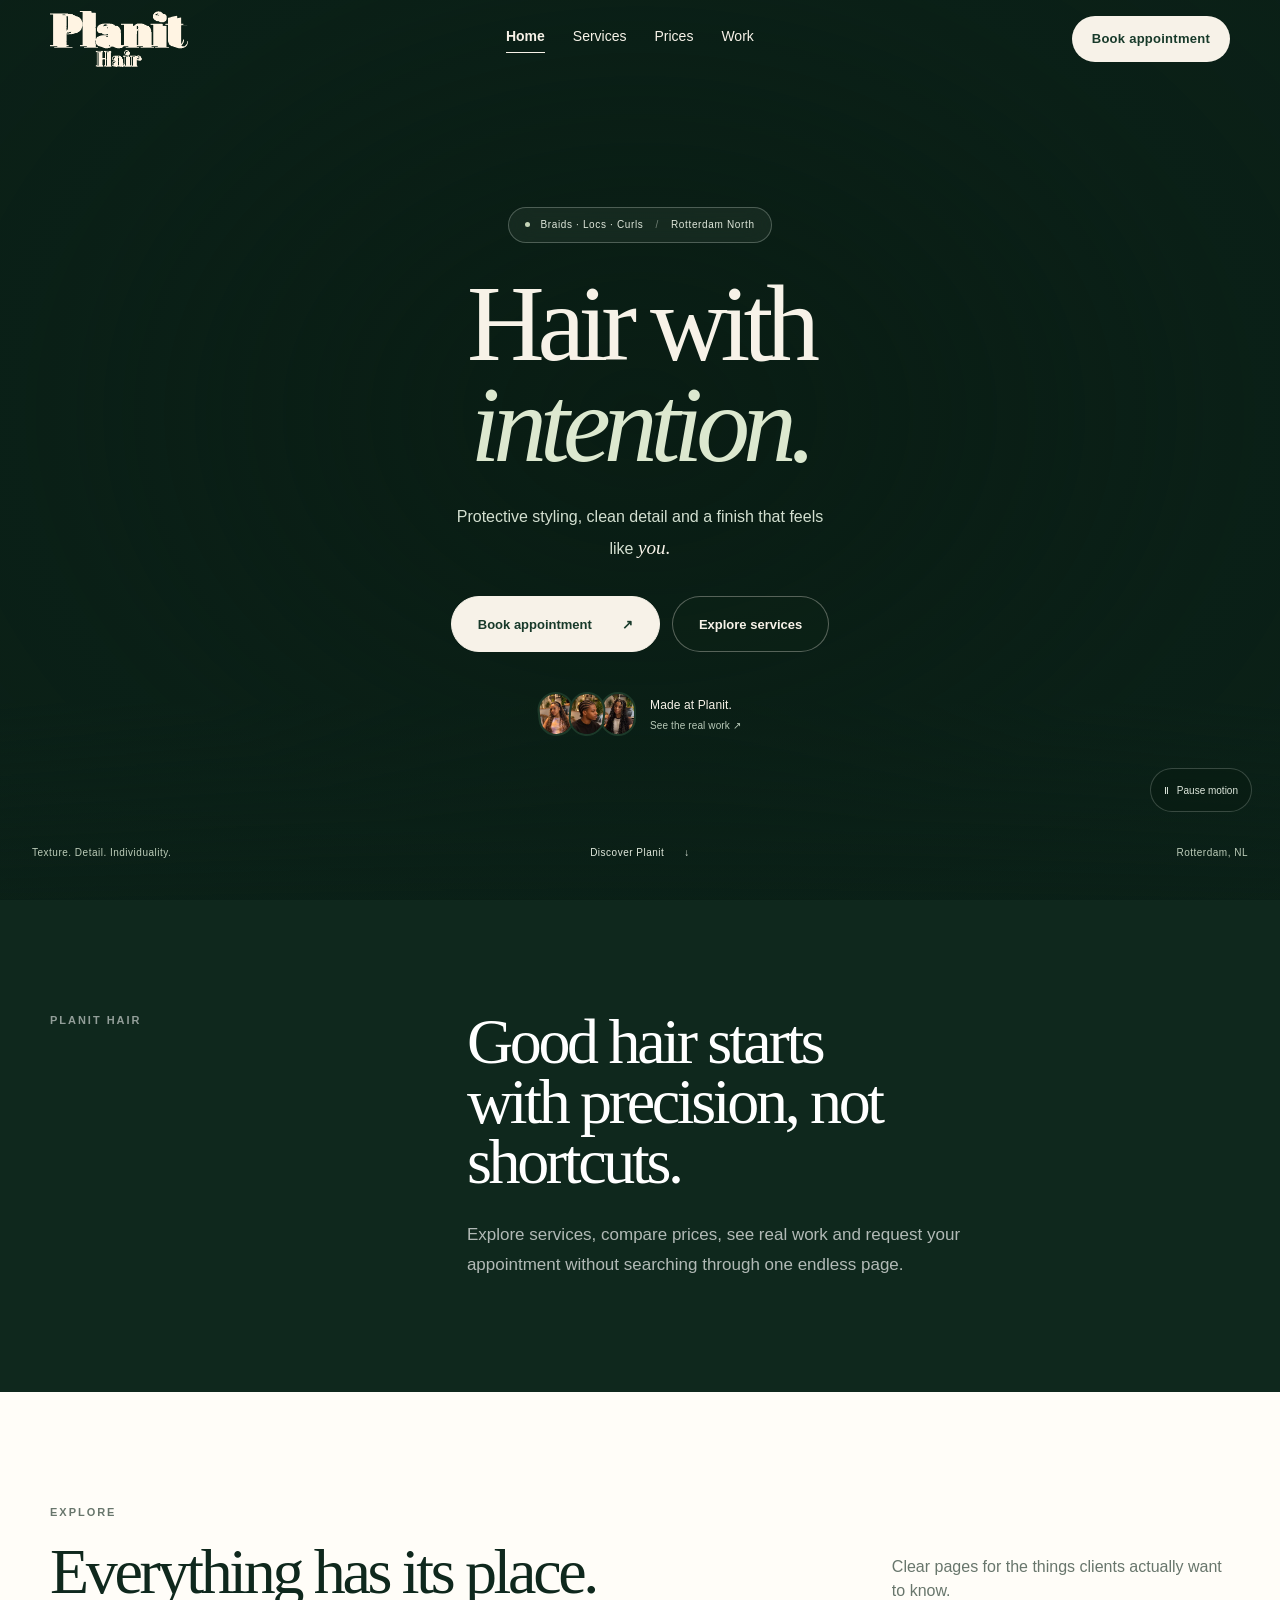
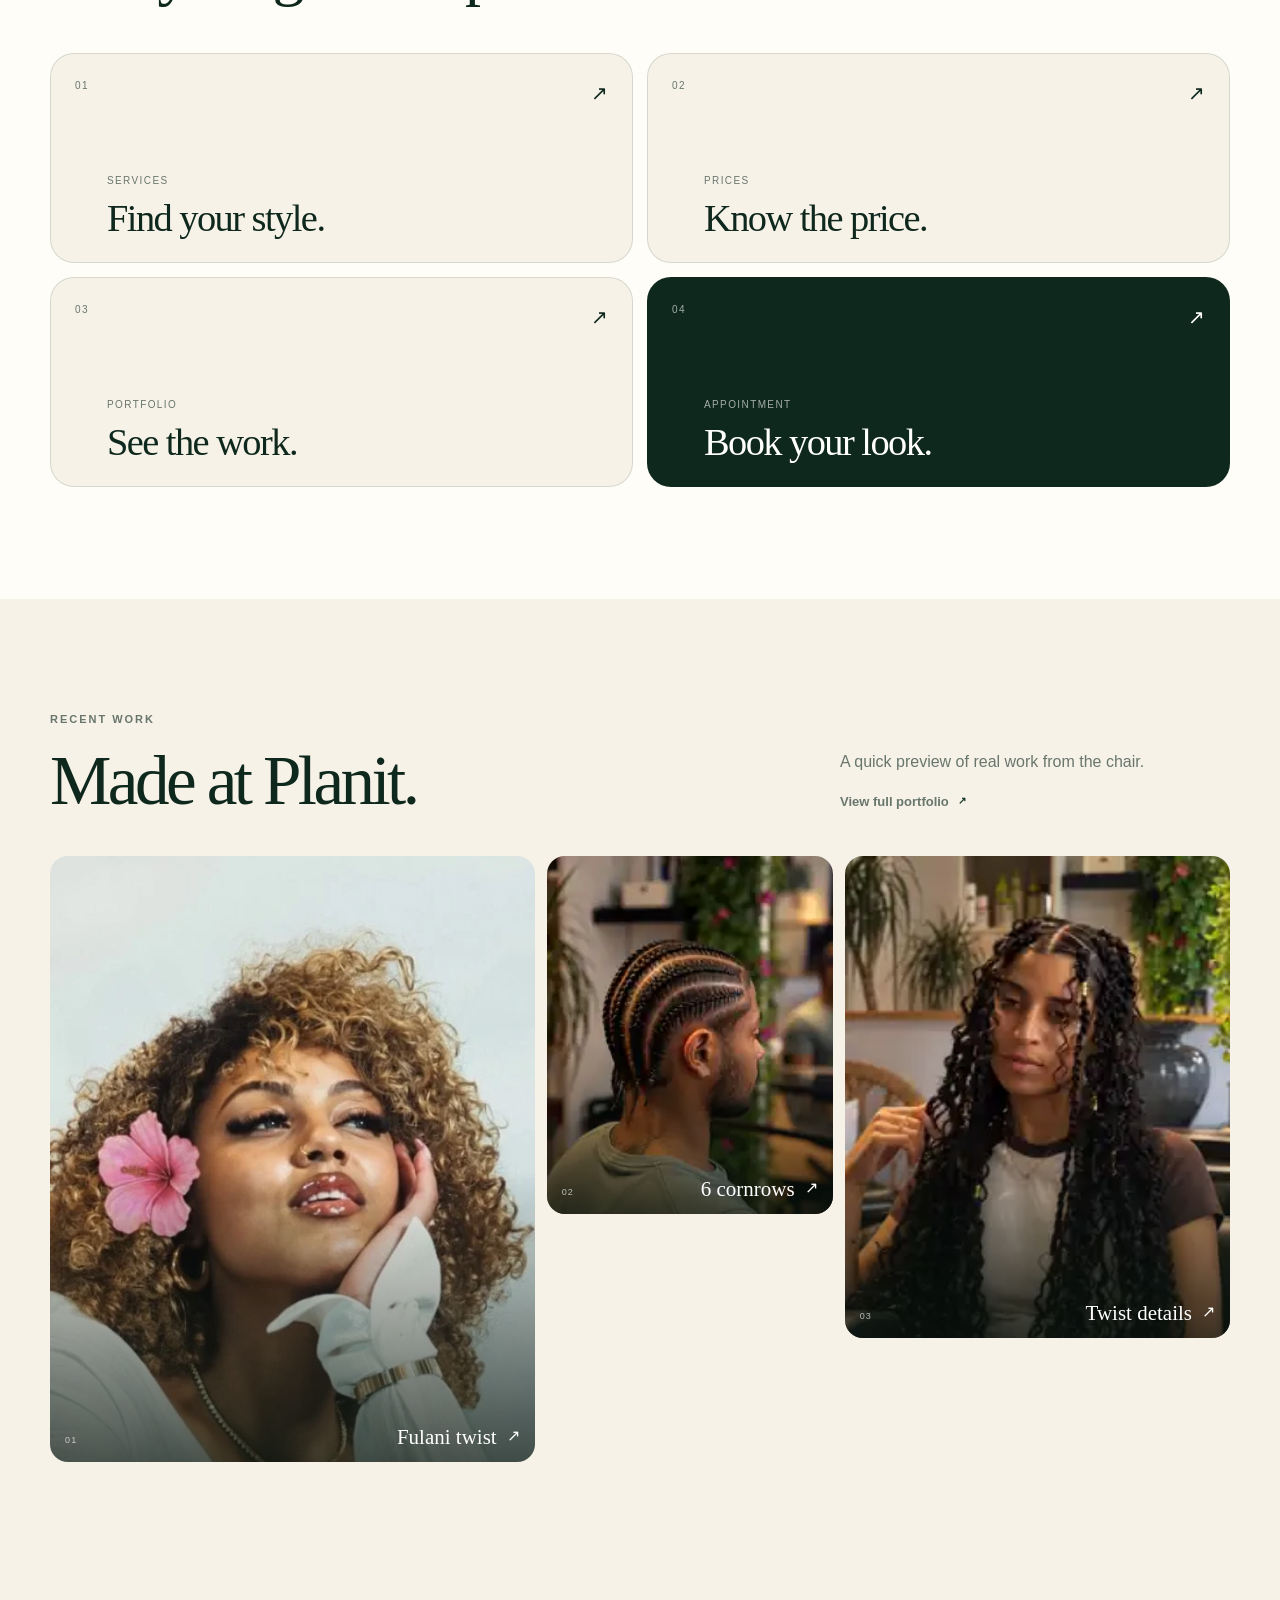
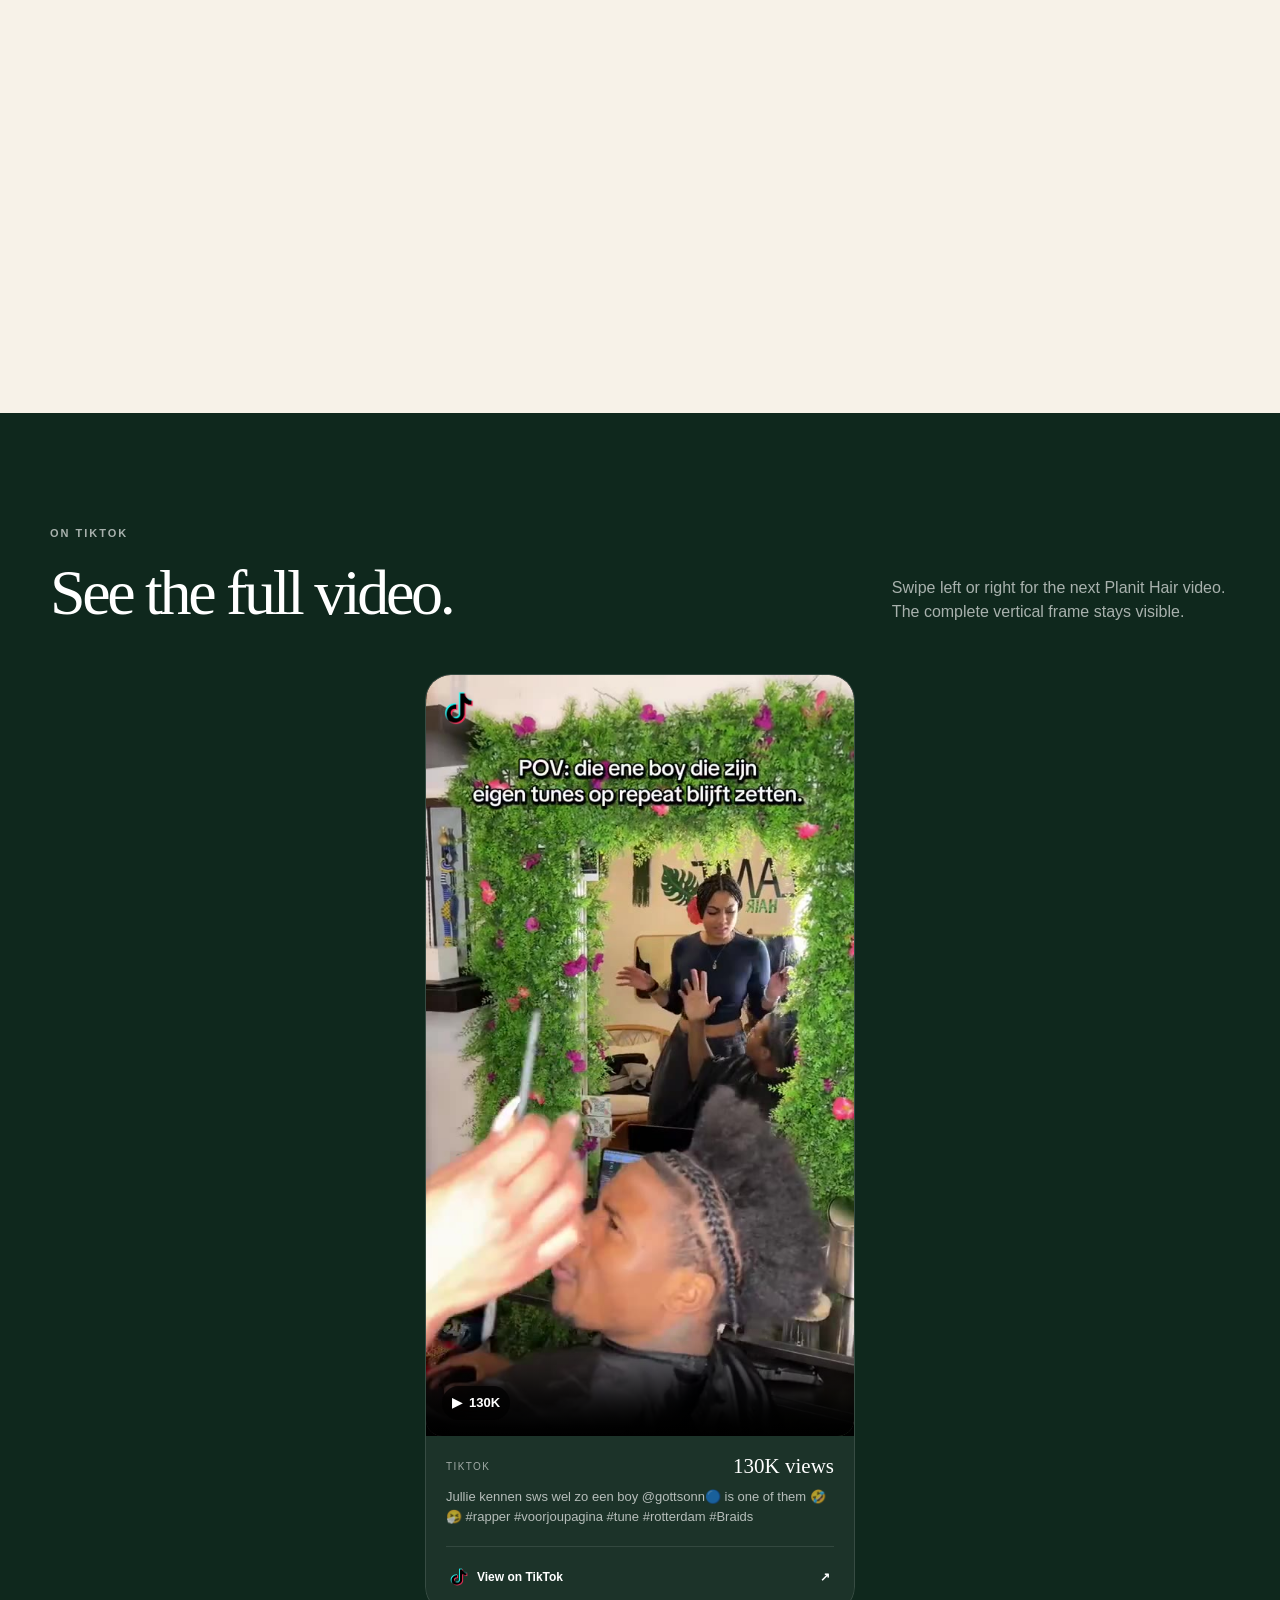
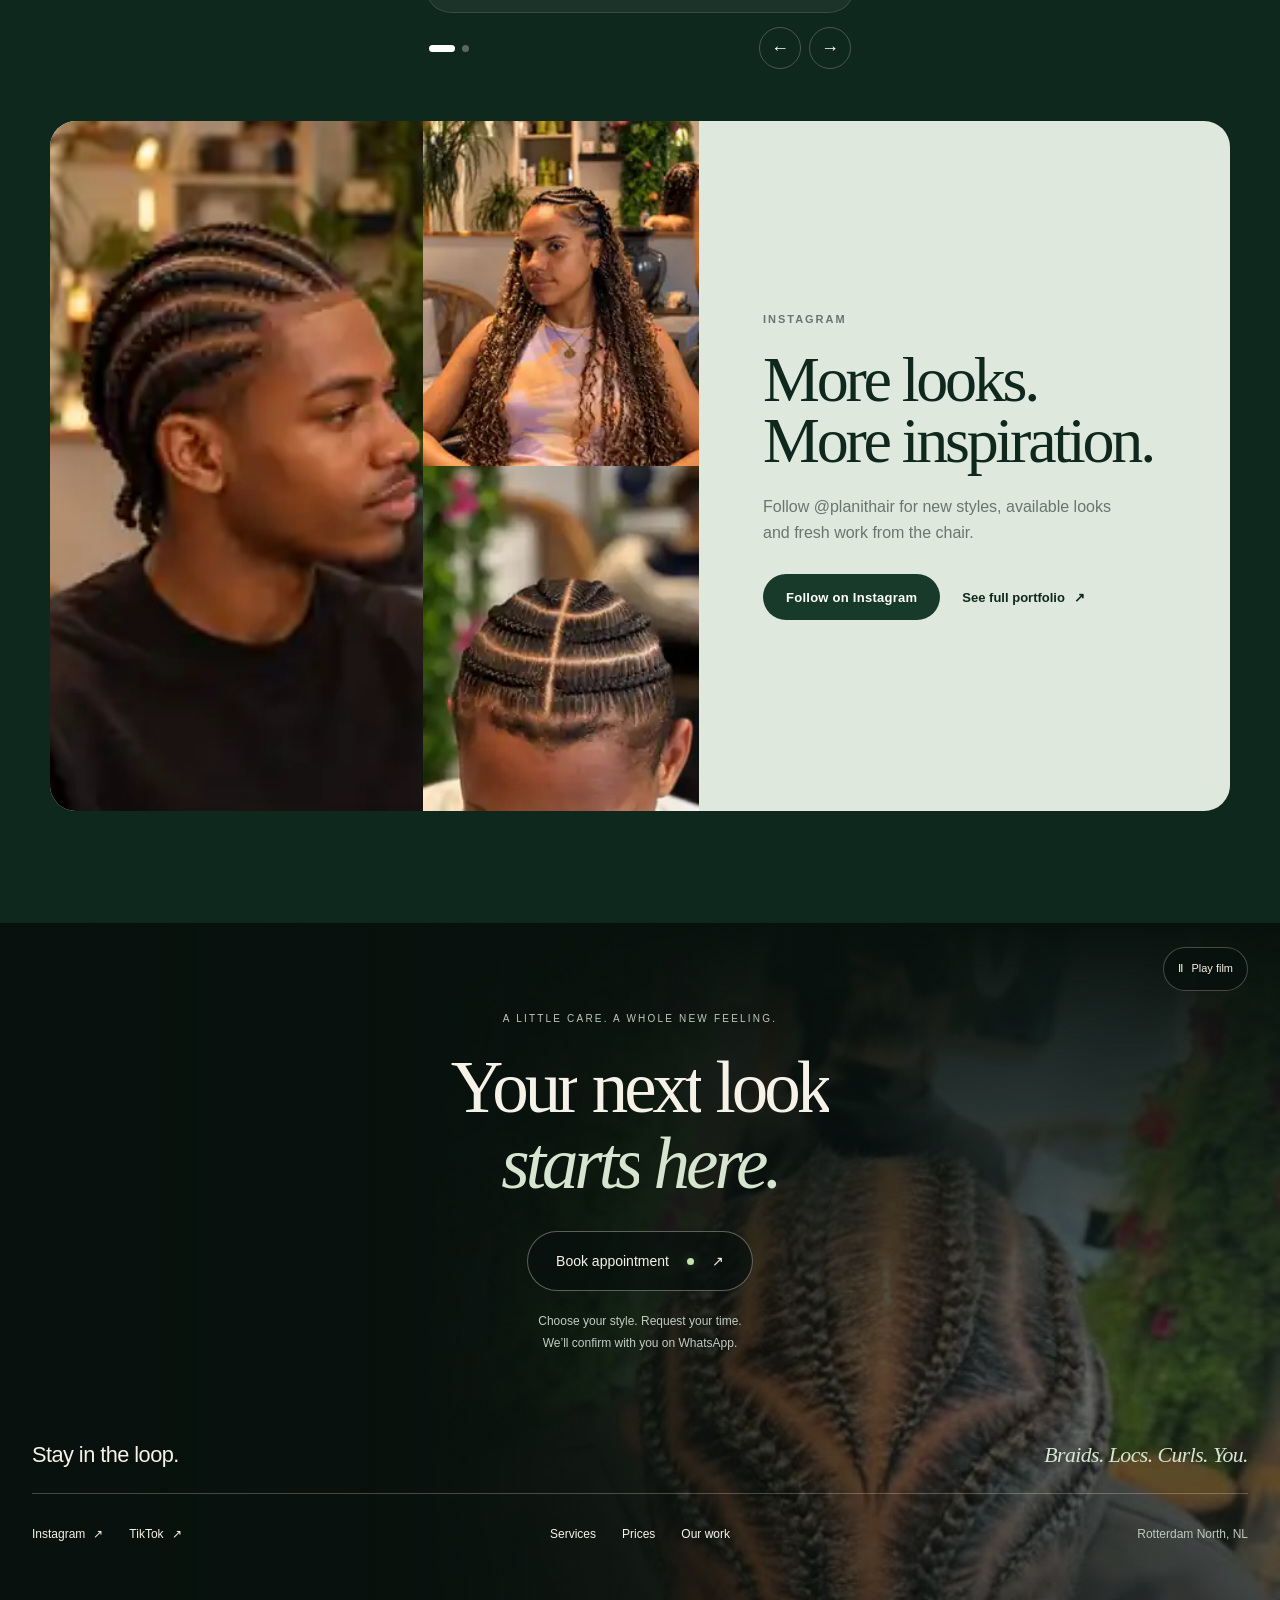
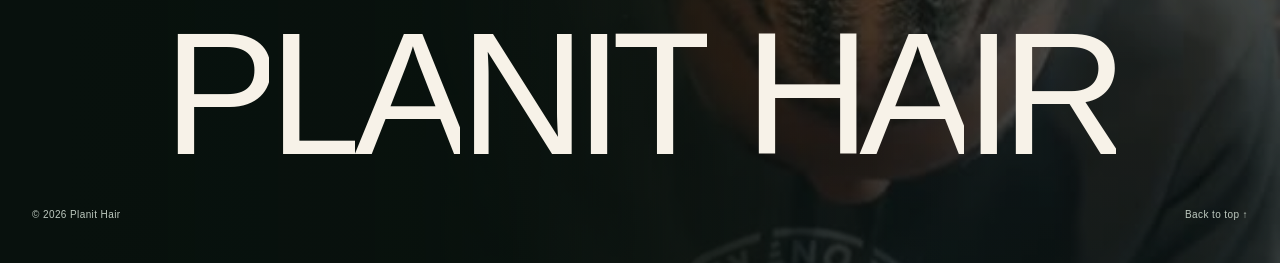
==== commit c15f5cdc: "Blend homepage navigation into hero and keep it fixed on scroll" ====
--- a/index.html
+++ b/index.html
@@ -11,10 +11,10 @@
 <link rel="stylesheet" href="/cinematic-footer.css" />
 <link rel="stylesheet" href="/hero-fluid.css" />
 </head>
-<body data-page="home" class="page-home">
+<body data-page="home" class="page-home" id="top">
 <a class="skip-link" href="#main">Skip to content</a>
 
-<header class="site-header" id="top">
+<header class="site-header" id="siteHeader">
   <div class="shell header-inner">
     <a class="brand" href="/" aria-label="Planit Hair home"><img src="/assets/images/logo.png" alt="Planit Hair" /></a>
     <nav class="desktop-nav" aria-label="Primary navigation">
--- a/hero-fluid.css
+++ b/hero-fluid.css
@@ -41,3 +41,22 @@
 }
 @media(max-width:360px){.fluid-primary,.fluid-secondary{padding-inline:15px;font-size:10px}.fluid-badge{font-size:7px}}
 @media(prefers-reduced-motion:reduce){.fluid-canvas{display:none}.fluid-primary,.fluid-secondary{transition:none}}
+
+/* Let the hero continue behind the navigation; add a solid surface on scroll. */
+.page-home .site-header{position:fixed;inset:0 0 auto;z-index:50;background:transparent;backdrop-filter:none;-webkit-backdrop-filter:none;border-bottom:1px solid transparent;color:#f7f2e8;transition:background .22s ease,border-color .22s ease,box-shadow .22s ease}
+.page-home .site-header.is-scrolled,.page-home .site-header:has(.menu-button[aria-expanded="true"]){background:rgba(11,33,24,.94);backdrop-filter:blur(18px);-webkit-backdrop-filter:blur(18px);border-bottom-color:rgba(223,232,221,.14);box-shadow:0 6px 24px rgba(0,0,0,.1)}
+.page-home .brand img{filter:brightness(0) saturate(100%) invert(94%) sepia(12%) saturate(250%) hue-rotate(352deg)}
+.page-home .desktop-nav{color:#f7f2e8}
+.page-home .header-cta{background:#f7f2e8;color:#183a2a}
+.page-home .header-cta:hover{background:#dfe8dd}
+.page-home .menu-button{border-color:rgba(247,242,232,.4);color:#f7f2e8}
+.page-home .menu-button span{background:#f7f2e8}
+.page-home .mobile-menu{background:#0b2118;border-top-color:rgba(223,232,221,.16);color:#f7f2e8}
+.page-home .mobile-menu a{border-bottom-color:rgba(223,232,221,.16)}
+.page-home .mobile-menu-book{color:#dfe8dd}
+.page-home .site-header a:focus-visible,.page-home .menu-button:focus-visible{outline-color:#dfe8dd}
+.page-home .fluid-hero{min-height:max(740px,100svh);padding-top:168px}
+.page-home #discover{scroll-margin-top:78px}
+@media(max-width:900px){.page-home .fluid-hero{min-height:max(720px,100svh);padding-top:136px}.page-home #discover{scroll-margin-top:66px}}
+@media(max-width:620px){.page-home .fluid-hero{min-height:max(716px,100svh);padding-top:120px}}
+@media(prefers-reduced-motion:reduce){.page-home .site-header{transition:none}}
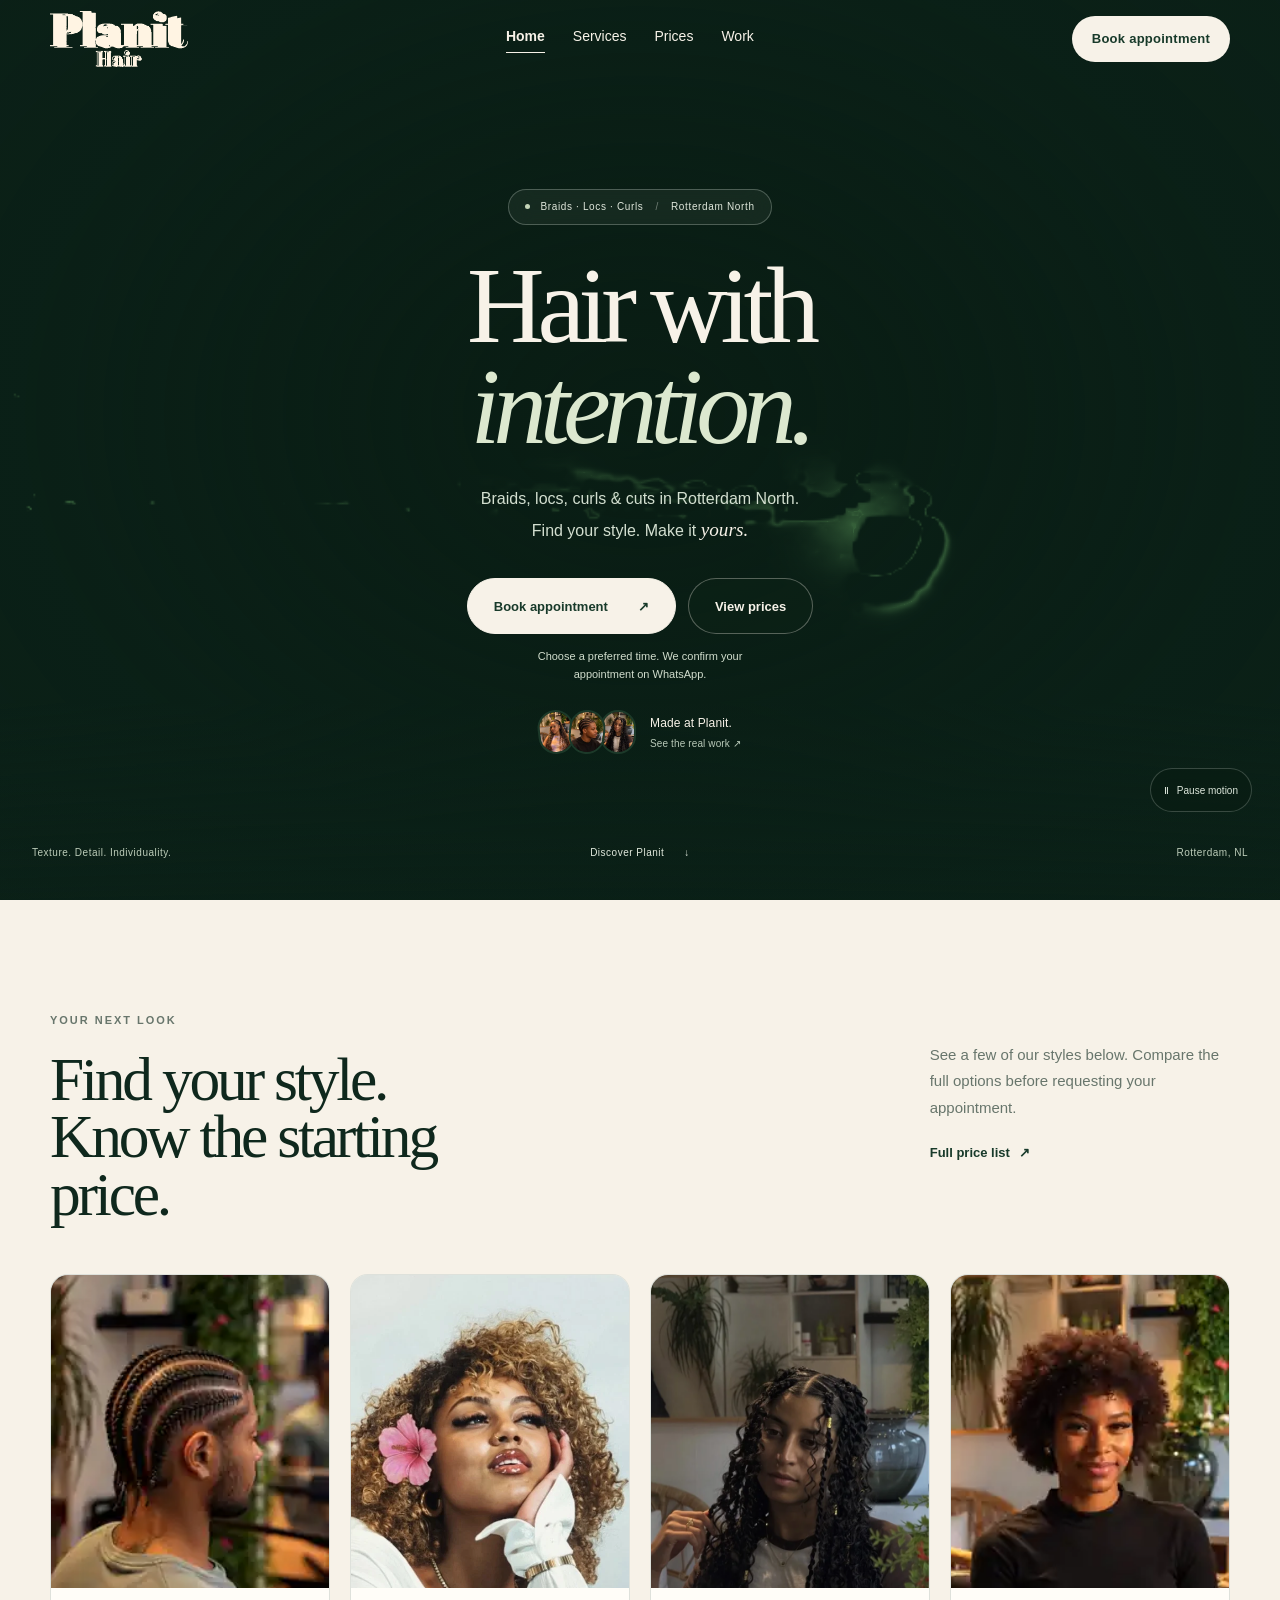
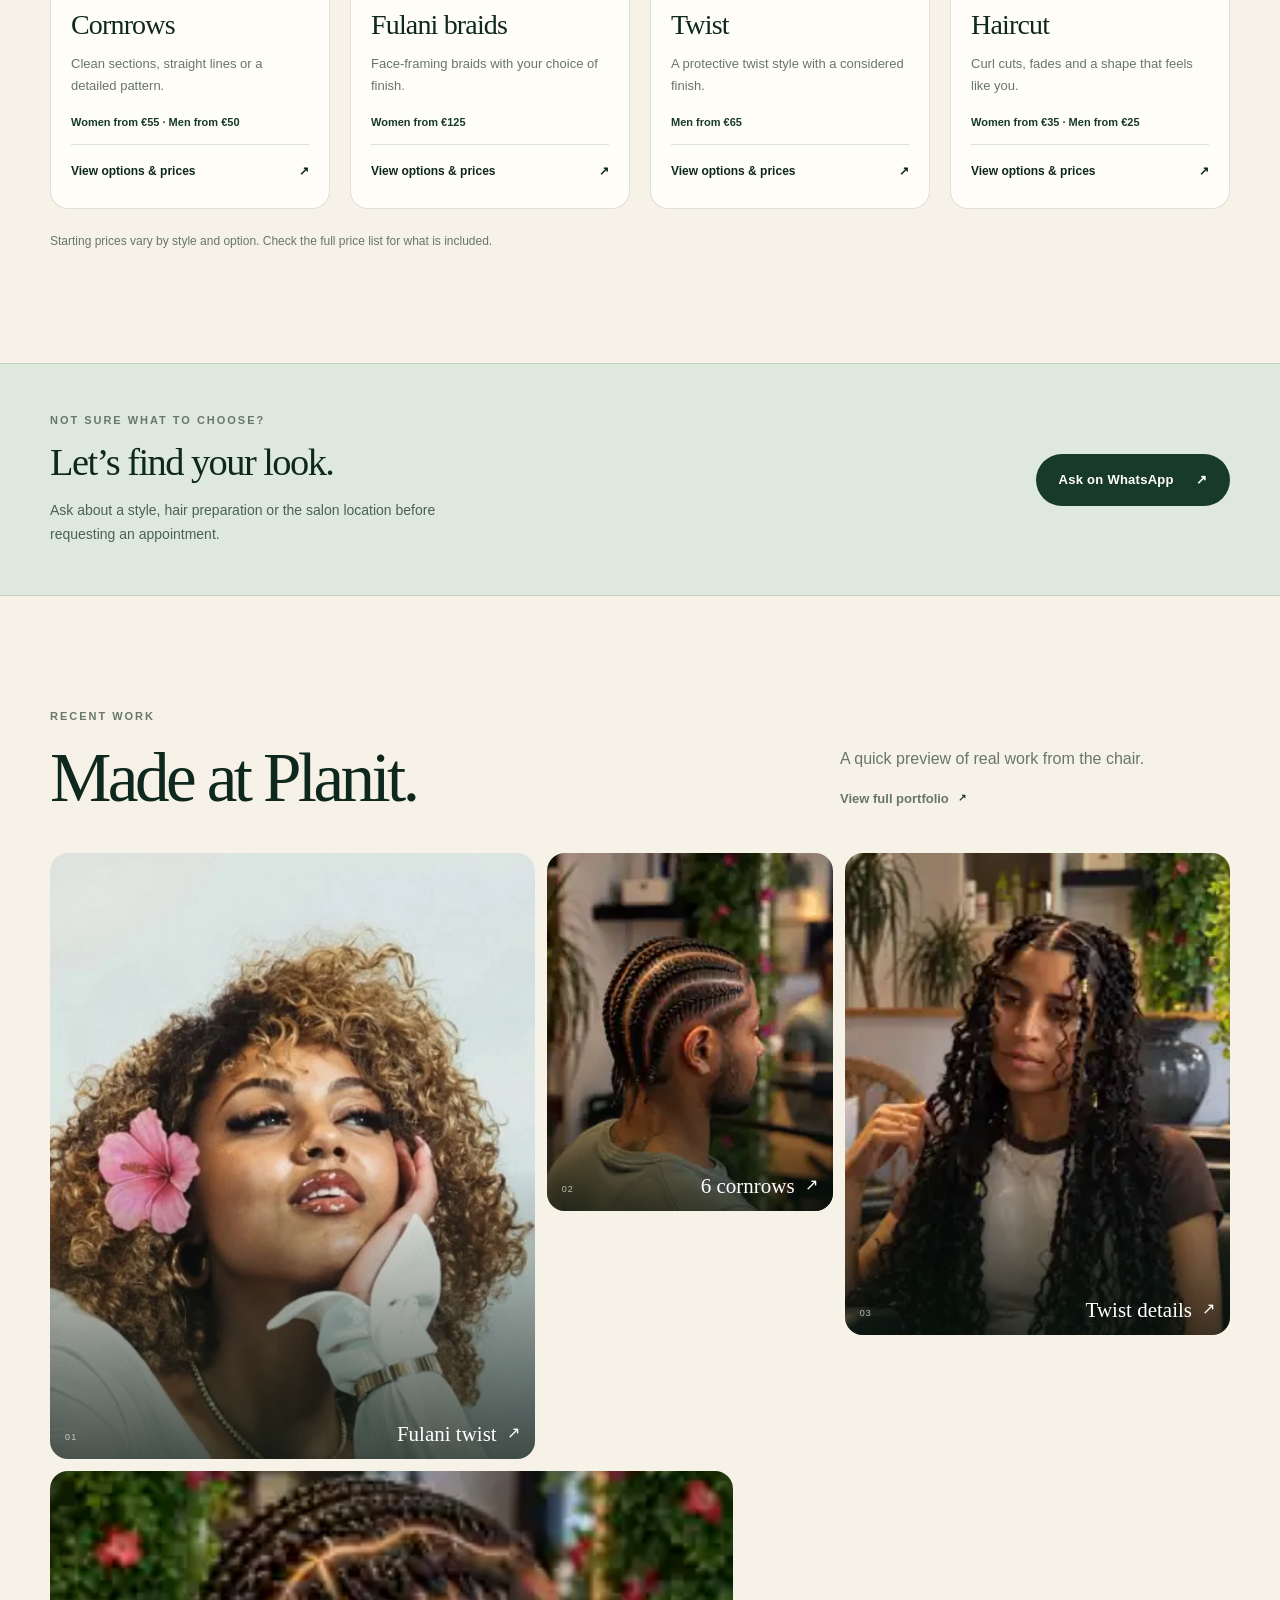
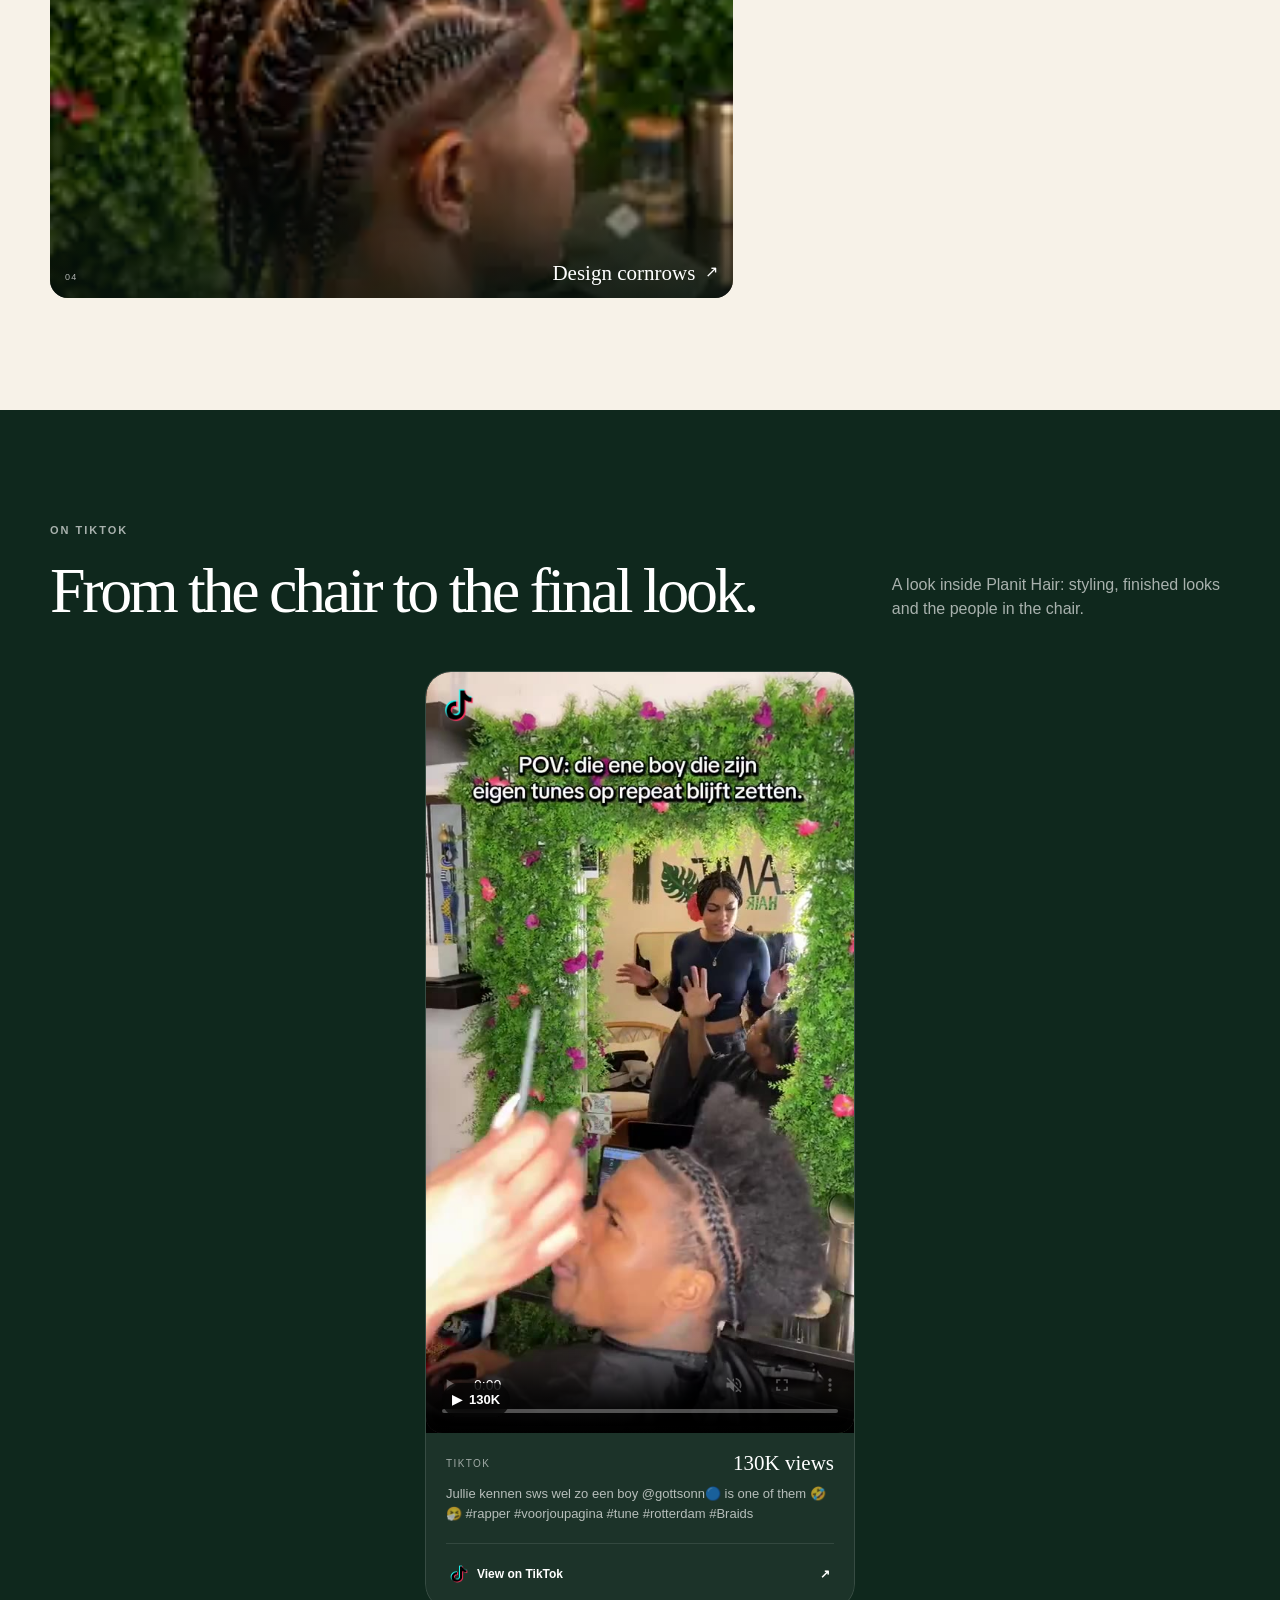
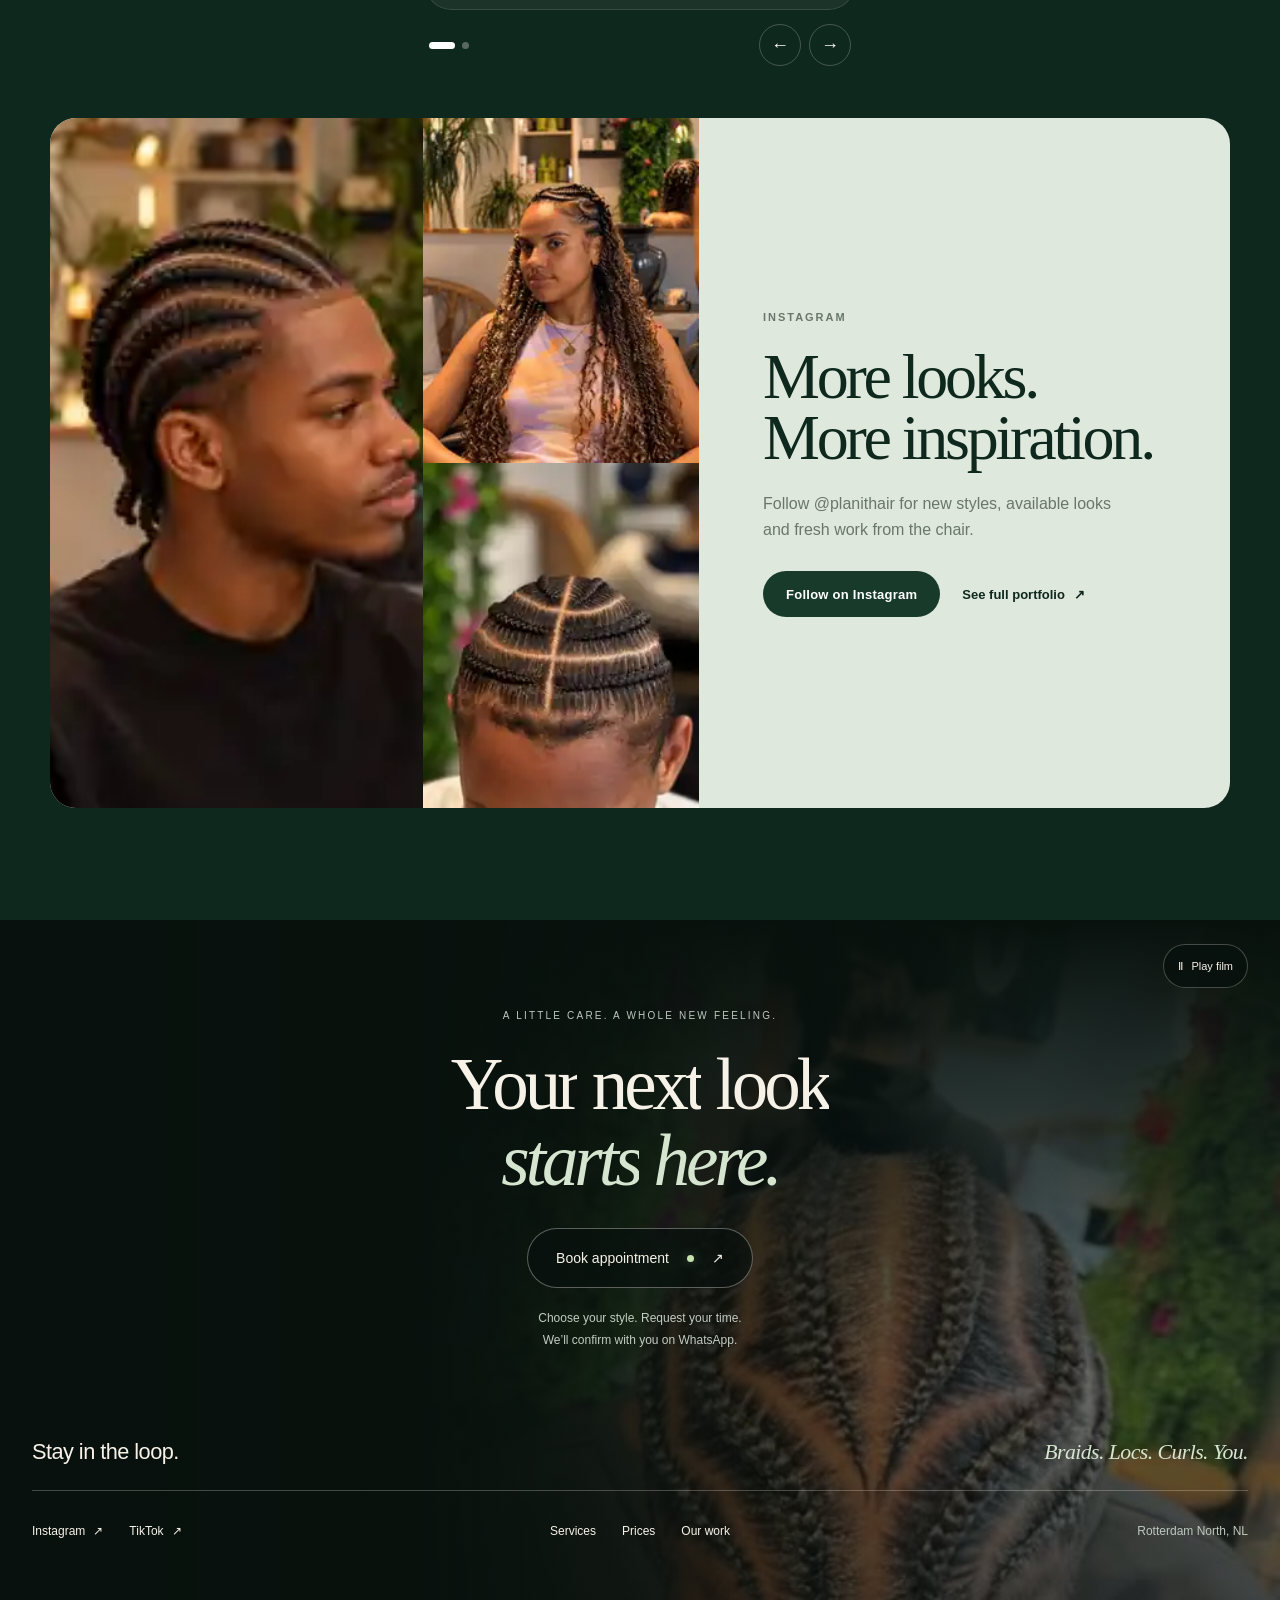
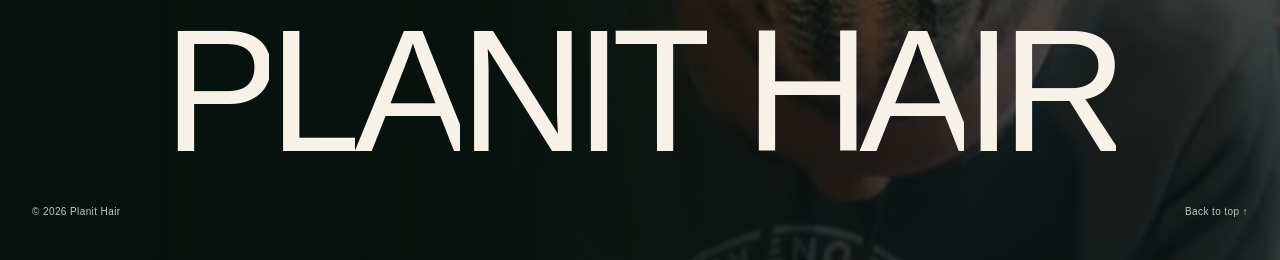
==== commit 604da45c: "Improve customer journey with visible prices and clearer appointment requests" ====
--- a/index.html
+++ b/index.html
@@ -8,6 +8,7 @@
 <meta name="description" content="Planit Hair Rotterdam — explore services, prices and recent work, then request your appointment via WhatsApp." />
 <link rel="icon" href="/assets/images/logo.png" />
 <link rel="stylesheet" href="/styles.css" />
+<link rel="stylesheet" href="/customer-journey.css" />
 <link rel="stylesheet" href="/cinematic-footer.css" />
 <link rel="stylesheet" href="/hero-fluid.css" />
 </head>
@@ -43,31 +44,25 @@
   <div class="fluid-content">
     <p class="fluid-badge"><span aria-hidden="true"></span>Braids · Locs · Curls <i aria-hidden="true">/</i> Rotterdam North</p>
     <h1 id="hero-title" class="fluid-title" aria-label="Hair with intention."><span aria-hidden="true"><span class="fluid-word" style="--word:0">Hair</span> <span class="fluid-word" style="--word:1">with</span></span><em aria-hidden="true"><span class="fluid-word" style="--word:2">intention.</span></em></h1>
-    <p class="fluid-intro">Protective styling, clean detail<br class="fluid-mobile-break" /> and a finish that feels like <em>you.</em></p>
-    <div class="fluid-actions"><a class="fluid-primary" href="/book">Book appointment <span aria-hidden="true">↗</span></a><a class="fluid-secondary" href="/services">Explore services</a></div>
+    <p class="fluid-intro">Braids, locs, curls &amp; cuts in Rotterdam North.<br />Find your style. Make it <em>yours.</em></p>
+    <div class="fluid-actions"><a class="fluid-primary" href="/book">Book appointment <span aria-hidden="true">↗</span></a><a class="fluid-secondary" href="/prices">View prices</a></div>
+    <p class="fluid-clarity">Choose a preferred time. We confirm your appointment on WhatsApp.</p>
     <a class="fluid-work-link" href="/work"><span class="fluid-portraits" aria-hidden="true"><img src="/assets/gallery/fulani-warm.webp" alt="" width="44" height="54" /><img src="/assets/gallery/cornrows-portrait.webp" alt="" width="44" height="54" /><img src="/assets/gallery/twists-gold.webp" alt="" width="44" height="54" /></span><span>Made at Planit.<small>See the real work ↗</small></span></a>
   </div>
   <div class="fluid-baseline"><span>Texture. Detail. Individuality.</span><a href="#discover">Discover Planit <span aria-hidden="true">↓</span></a><span class="fluid-location">Rotterdam, NL</span></div>
   <button class="fluid-motion" type="button" aria-label="Pause fluid animation" aria-pressed="false" hidden><span aria-hidden="true">Ⅱ</span><span data-fluid-motion-label>Pause motion</span></button>
 </section>
 
-<section class="statement section-pad" id="discover">
-  <div class="shell statement-grid reveal">
-    <p class="section-kicker">Planit Hair</p>
-    <div><h2>Good hair starts with precision, not shortcuts.</h2><p>Explore services, compare prices, see real work and request your appointment without searching through one endless page.</p></div>
+<section class="home-treatments section-pad" id="discover">
+  <div class="shell">
+    <div class="section-heading"><div><p class="section-kicker">Your next look</p><h2>Find your style.<br />Know the starting price.</h2></div><div class="choice-intro"><p>See a few of our styles below. Compare the full options before requesting your appointment.</p><a class="text-link" href="/prices">Full price list <span aria-hidden="true">↗</span></a></div></div>
+    <div class="treatment-preview-grid" id="homeTreatments"></div>
+    <noscript><p><a class="text-link" href="/prices">View all treatments and prices ↗</a></p></noscript>
+    <p class="starting-price-note">Starting prices vary by style and option. Check the full price list for what is included.</p>
   </div>
 </section>
-
-<section class="site-routes section-pad">
-  <div class="shell">
-    <div class="section-heading reveal"><div><p class="section-kicker">Explore</p><h2>Everything has its place.</h2></div><p>Clear pages for the things clients actually want to know.</p></div>
-    <div class="route-grid">
-      <a class="route-card reveal" href="/services"><span>01</span><div><small>Services</small><h3>Find your style.</h3></div><b>↗</b></a>
-      <a class="route-card reveal" href="/prices"><span>02</span><div><small>Prices</small><h3>Know the price.</h3></div><b>↗</b></a>
-      <a class="route-card reveal" href="/work"><span>03</span><div><small>Portfolio</small><h3>See the work.</h3></div><b>↗</b></a>
-      <a class="route-card route-card-dark reveal" href="/book"><span>04</span><div><small>Appointment</small><h3>Book your look.</h3></div><b>↗</b></a>
-    </div>
-  </div>
+<section class="client-help">
+  <div class="shell client-help-inner"><div><p class="section-kicker">Not sure what to choose?</p><h2>Let’s find your look.</h2><p>Ask about a style, hair preparation or the salon location before requesting an appointment.</p></div><a class="button button-primary" data-whatsapp-direct href="https://wa.me/31634893324" target="_blank" rel="noreferrer">Ask on WhatsApp <span aria-hidden="true">↗</span></a></div>
 </section>
 
 <section class="work-section section-pad">
@@ -75,7 +70,7 @@
     <div><p class="section-kicker">Recent work</p><h2>Made at Planit.</h2></div>
     <div class="work-heading-copy"><p>A quick preview of real work from the chair.</p><a class="text-link" href="/work">View full portfolio <span>↗</span></a></div>
   </div>
-  <div class="gallery-grid gallery-preview" data-gallery data-gallery-limit="10"></div>
+  <div class="gallery-grid gallery-preview" data-gallery data-gallery-limit="4"></div>
 </section>
 
 
@@ -84,9 +79,9 @@
     <div class="section-heading reveal">
       <div>
         <p class="section-kicker">On TikTok</p>
-        <h2>See the full video.</h2>
+        <h2>From the chair to the final look.</h2>
       </div>
-      <p>Swipe left or right for the next Planit Hair video. The complete vertical frame stays visible.</p>
+      <p>A look inside Planit Hair: styling, finished looks and the people in the chair.</p>
     </div>
 
     <div class="tiktok-carousel reveal" aria-label="Planit Hair TikTok videos">
--- a/customer-journey.css
+++ b/customer-journey.css
@@ -0,0 +1,40 @@
+/* Help clients compare real styles, understand prices and request an appointment. */
+.fluid-clarity{font-size:11px;line-height:1.6;color:#d2dece;margin:14px 0 0;max-width:38ch}
+.fluid-hero .fluid-work-link{margin-top:22px}
+.home-treatments{background:var(--cream)}
+.home-treatments .section-heading{align-items:start;gap:40px}
+.home-treatments .section-heading h2{max-width:14ch;font-size:clamp(38px,4.8vw,64px)}
+.choice-intro{max-width:36ch;color:var(--muted);font-size:15px;line-height:1.75;padding-top:30px}
+.choice-intro p{margin:0 0 18px}.choice-intro .text-link{color:var(--ink)}
+.treatment-preview-grid{display:grid;grid-template-columns:repeat(4,minmax(0,1fr));gap:20px}
+.treatment-preview{min-width:0;background:var(--paper);border:1px solid var(--line);border-radius:18px;overflow:hidden}
+.treatment-preview-image{display:block;overflow:hidden;background:var(--sage)}
+.treatment-preview-image img{width:100%;height:auto;aspect-ratio:4/4.5;object-fit:cover;object-position:center 32%}
+.treatment-preview-copy{padding:22px 20px 18px}
+.treatment-preview h3{font-family:Georgia,serif;font-size:28px;line-height:1.1;font-weight:400;letter-spacing:-.03em;margin:0 0 13px}
+.treatment-preview-copy>p{font-size:13px;line-height:1.65;min-height:44px;margin:0 0 16px;color:var(--muted)}
+.treatment-preview-copy>strong{display:block;font-size:11px;line-height:1.7;font-weight:600;color:var(--ink)}
+.treatment-price-link{display:flex;align-items:center;justify-content:space-between;gap:8px;min-height:46px;font-size:12px;font-weight:700;margin-top:12px;border-top:1px solid var(--line);padding-top:8px}
+.treatment-price-link:hover{color:#496b57}
+.starting-price-note{font-size:12px;line-height:1.7;color:var(--muted);margin:22px 0 0}
+.client-help{padding:48px 0;background:var(--sage);border-block:1px solid var(--line)}
+.client-help-inner{display:flex;justify-content:space-between;align-items:center;gap:36px}
+.client-help .section-kicker{margin-bottom:12px}.client-help h2{font:400 clamp(30px,3vw,44px)/1.1 Georgia,serif;letter-spacing:-.04em;margin:0}
+.client-help p:not(.section-kicker){color:#4a6252;font-size:14px;line-height:1.7;max-width:56ch;margin:16px 0 0}.client-help .button{gap:22px;min-height:52px;flex-shrink:0}
+.price-request{display:inline-flex;align-items:center;justify-content:space-between;gap:24px;min-height:46px;padding:10px 18px;margin:18px 0 4px;border:1px solid var(--ink);border-radius:999px;background:var(--ink);color:#fff;font-size:12px;font-weight:700}
+.price-request:hover{background:#234d38}
+.booking-price-hint{display:grid;gap:5px;border-left:2px solid #7f9a7b;background:#eef2e9;padding:12px 14px;font-size:12px;line-height:1.6;margin-top:4px;color:#4a6252}
+.booking-price-hint strong{font-size:13px;color:var(--ink)}
+.booking-price-hint a{display:inline-flex;align-items:center;min-height:36px;color:var(--ink);font-weight:700;text-decoration:underline;text-underline-offset:3px}
+.page-book .booking-form .form-fineprint{line-height:1.7}
+@media(max-width:1000px){.treatment-preview-grid{grid-template-columns:repeat(2,minmax(0,1fr))}.treatment-preview-image img{aspect-ratio:4/3}.treatment-preview-copy>p{min-height:0}}
+@media(max-width:620px){
+ .fluid-clarity{font-size:10px;margin-top:13px;max-width:32ch}.fluid-hero .fluid-work-link{margin-top:18px}
+ .home-treatments .section-heading{gap:8px}.choice-intro{padding-top:0;font-size:14px}
+ .treatment-preview-grid{grid-template-columns:1fr;gap:22px}.treatment-preview-image img{aspect-ratio:4/3;object-position:center 36%}
+ .treatment-preview-copy{padding:22px}.treatment-preview-copy>strong{font-size:12px}
+ .treatment-preview h3{font-size:32px}.treatment-preview-copy>p{font-size:14px}
+ .client-help-inner{flex-direction:column;align-items:flex-start;gap:24px}.client-help .button{width:100%}
+ .home-treatments .section-heading h2{font-size:40px}.starting-price-note{font-size:11px}
+ .price-options{padding-right:0}.price-request{max-width:100%;gap:14px}
+}
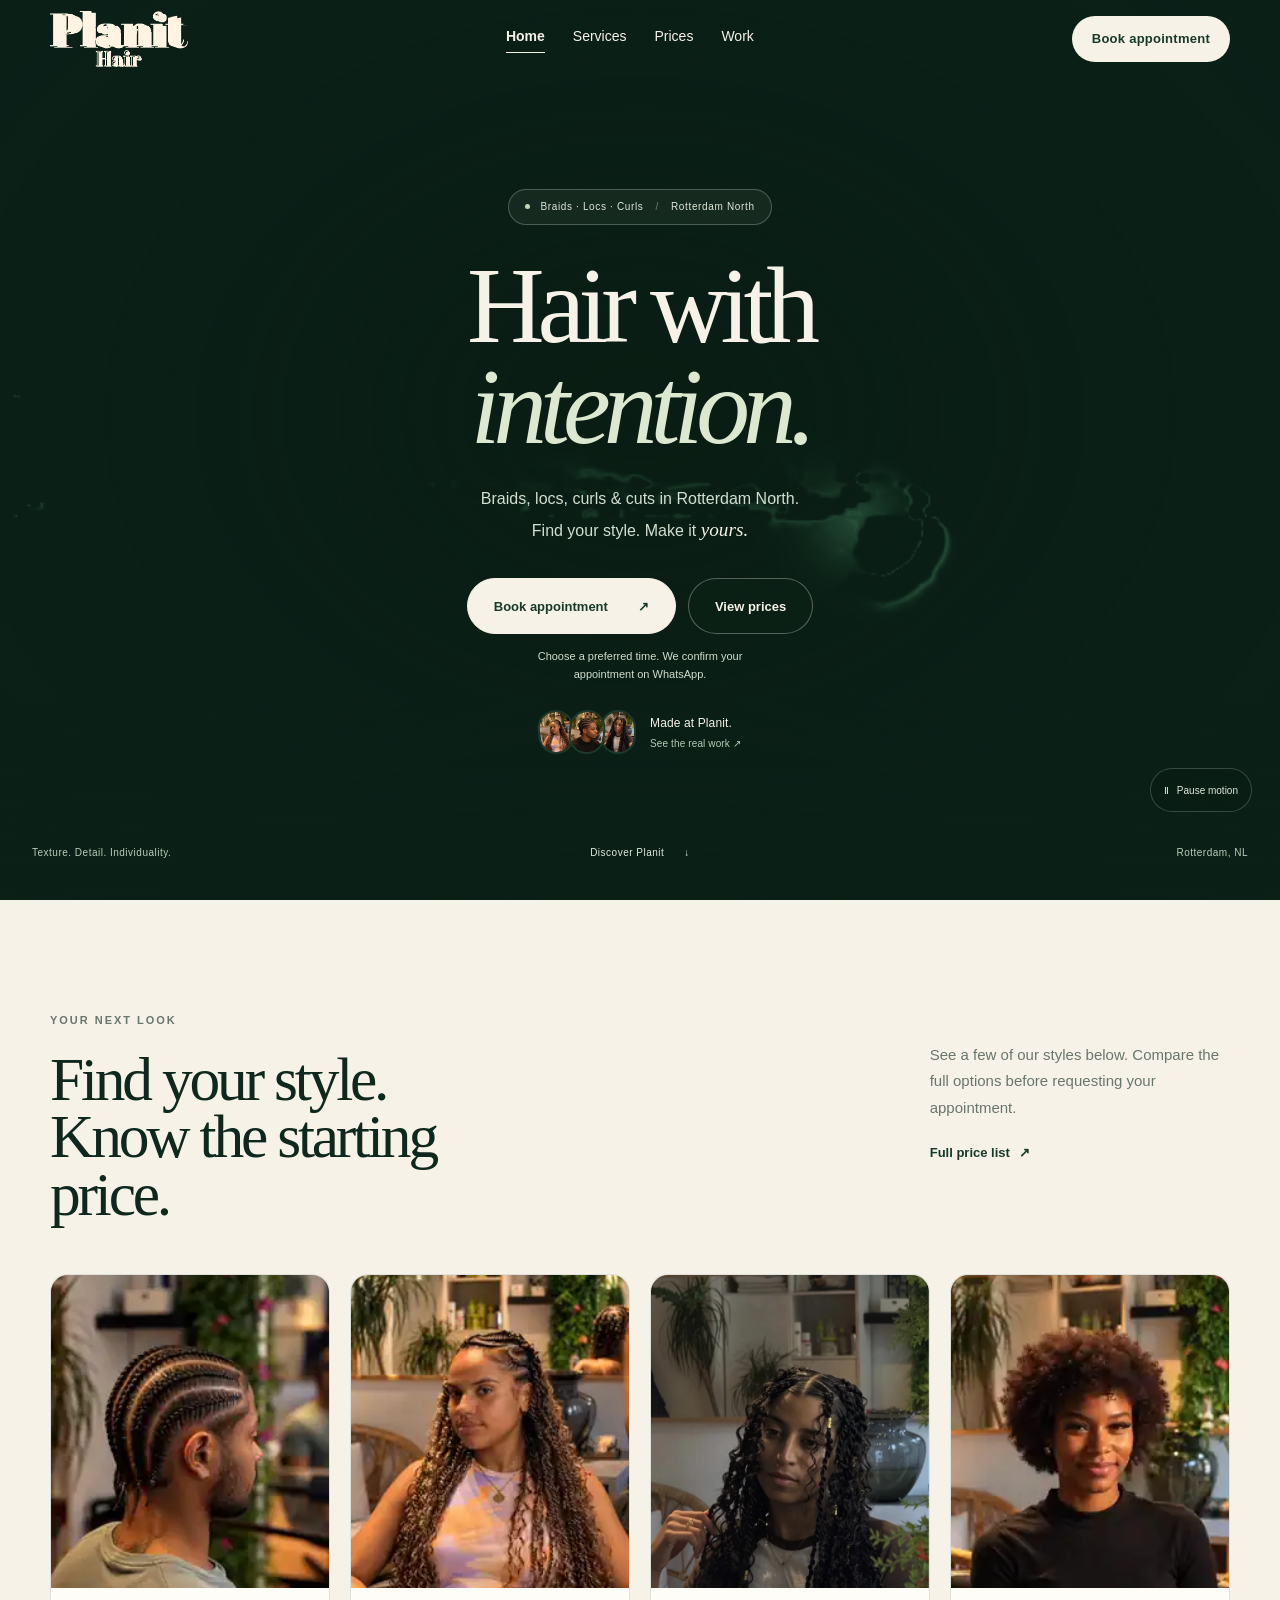
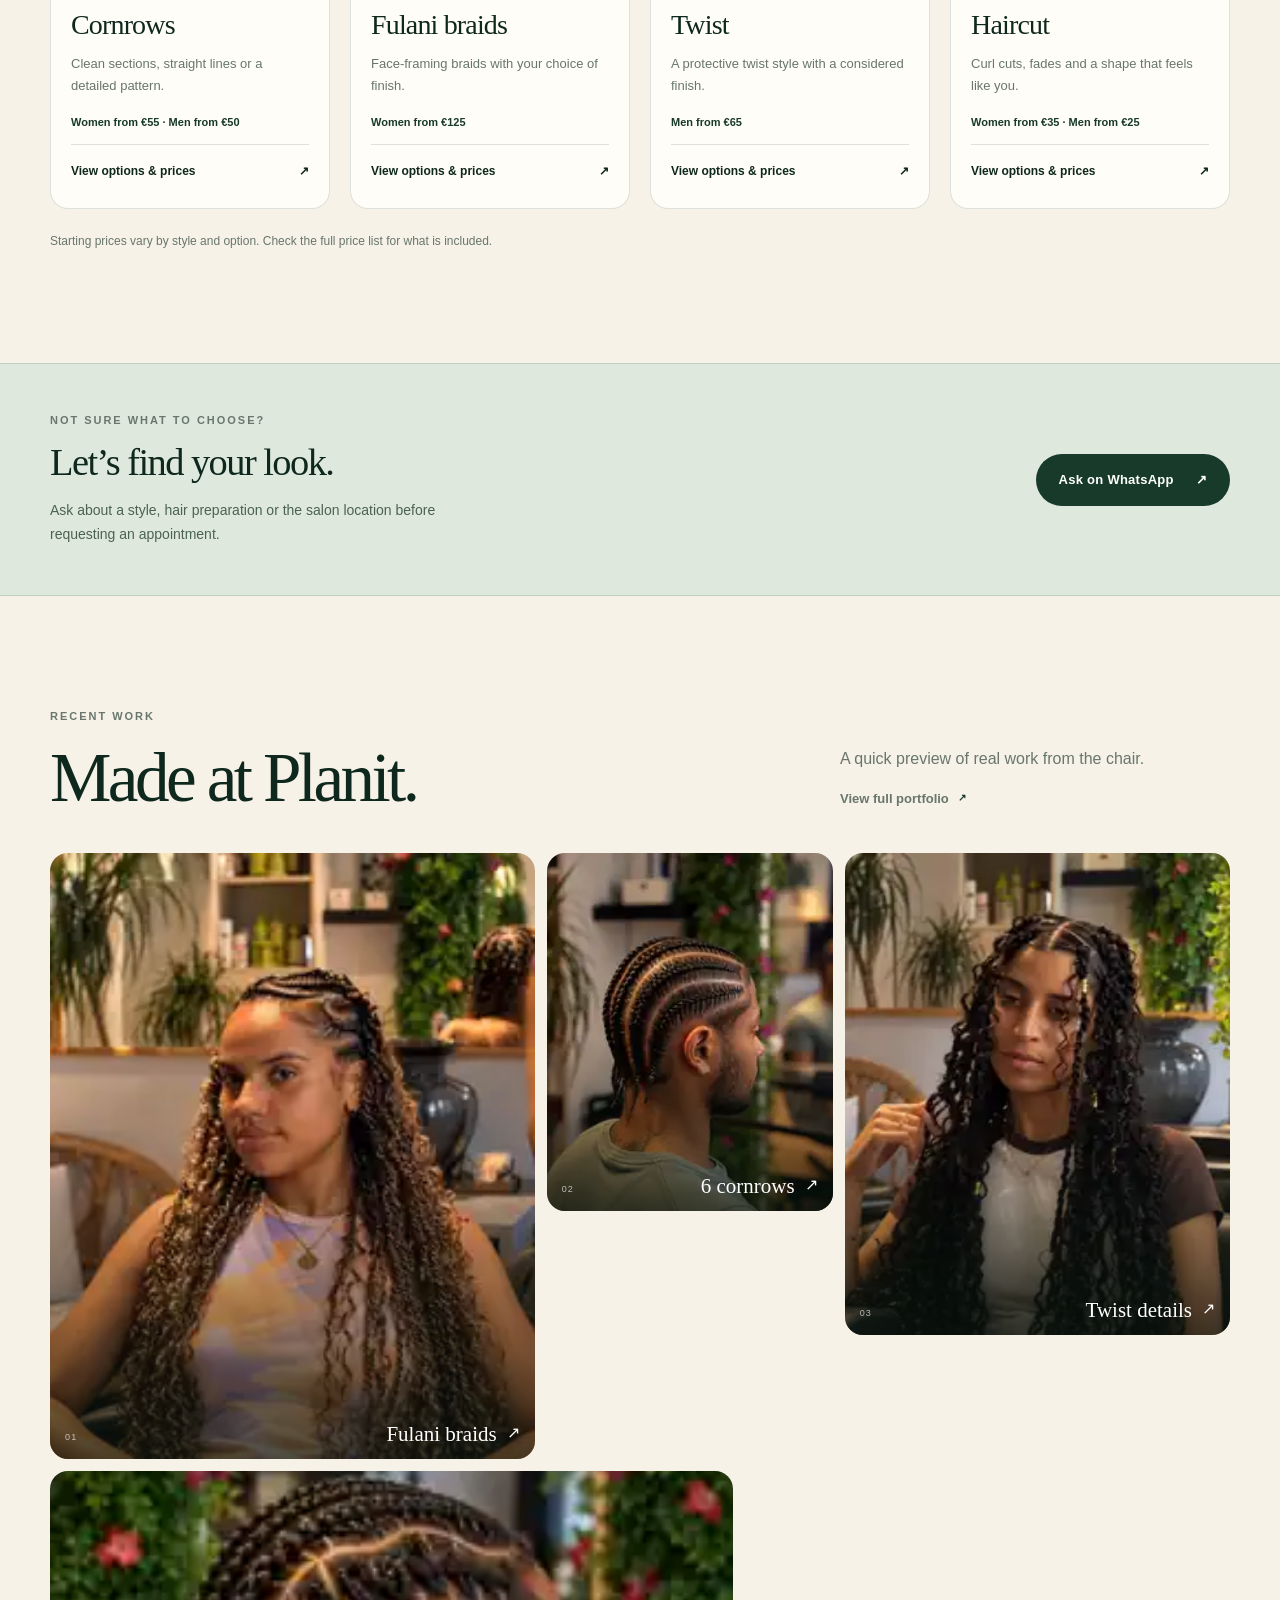
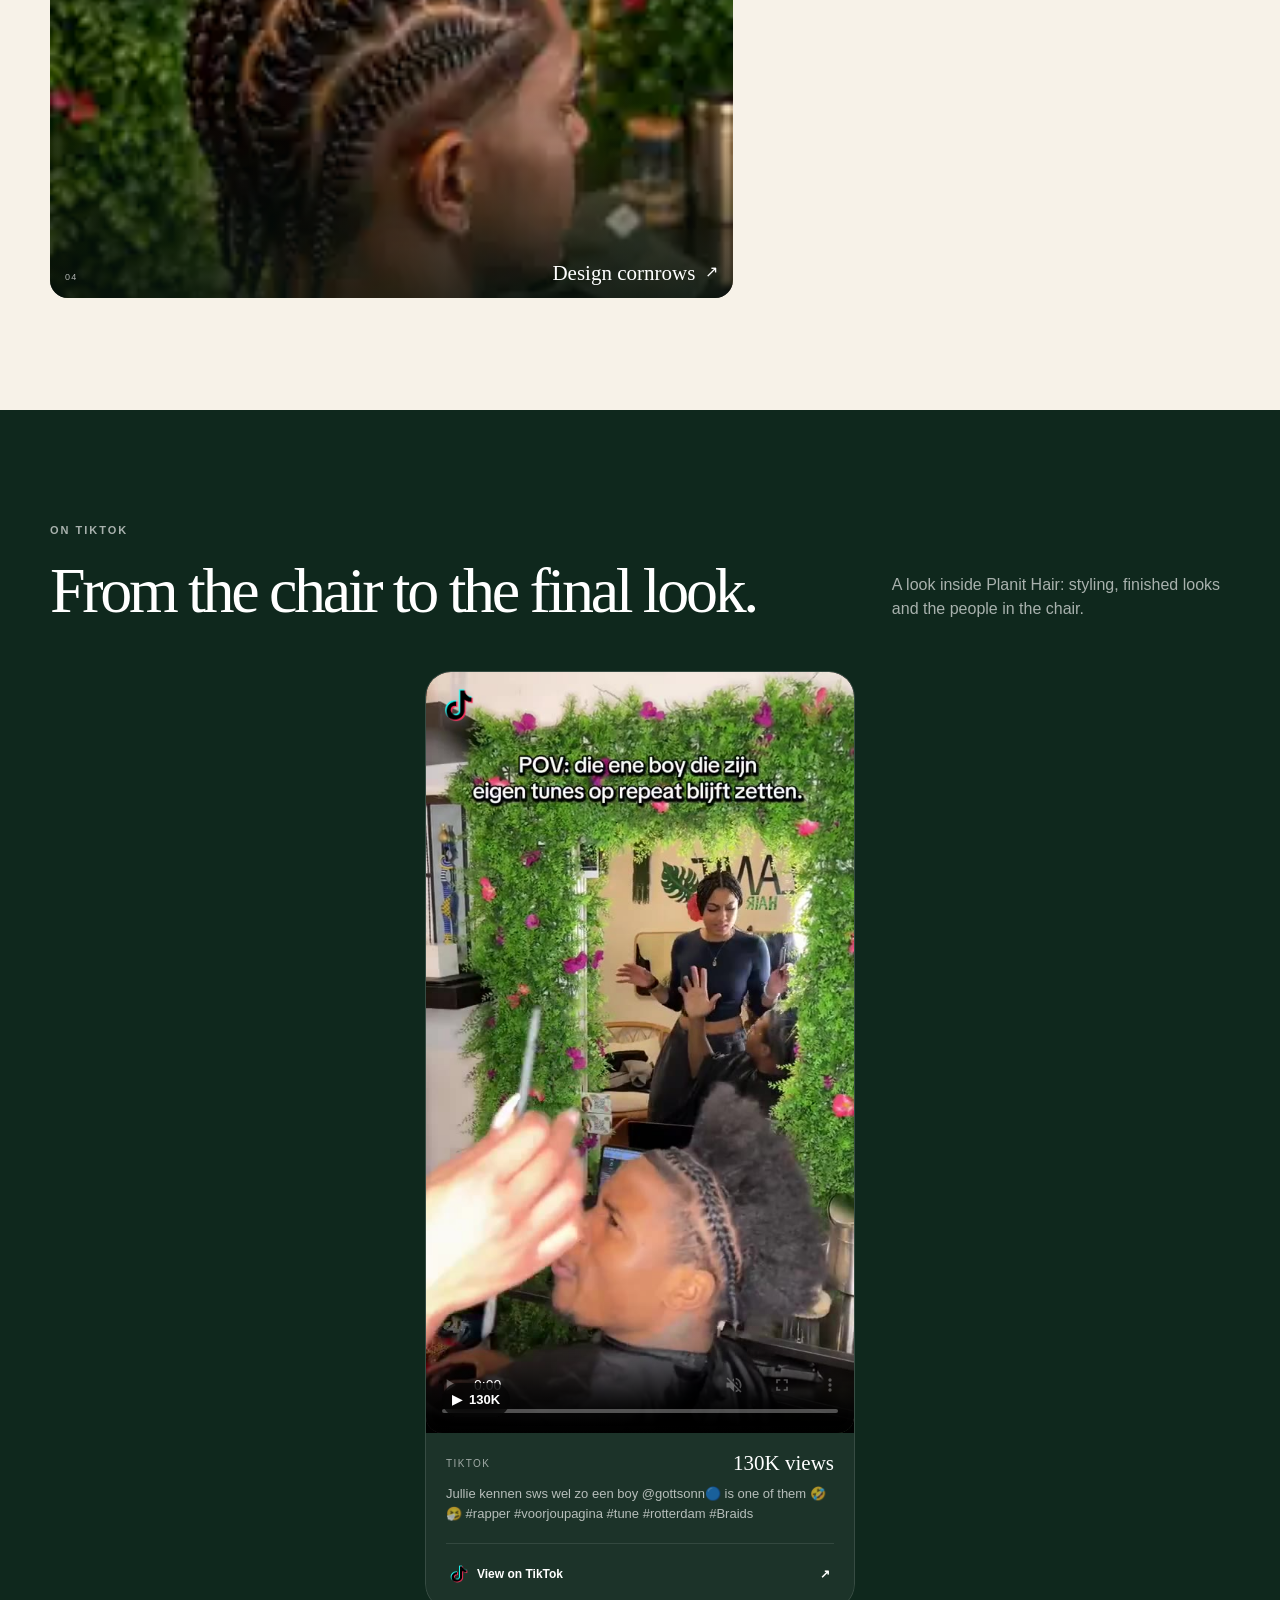
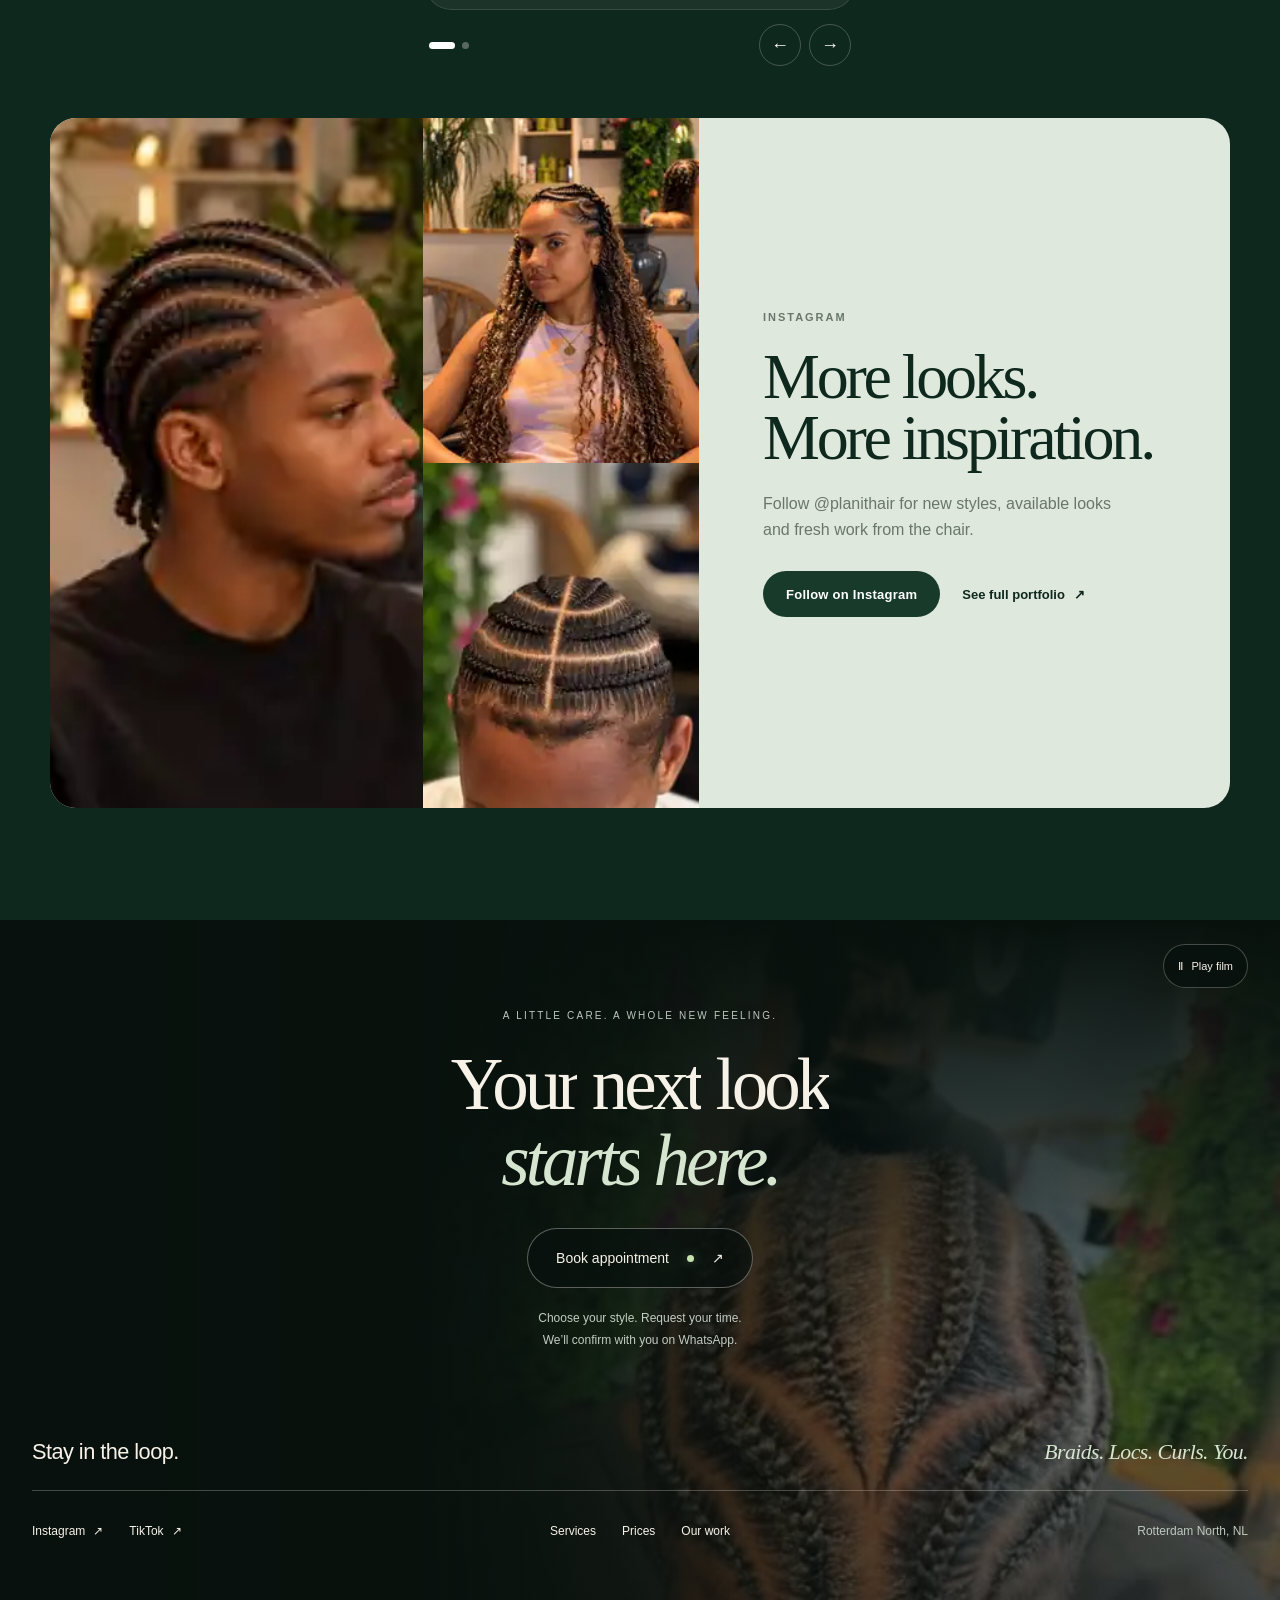
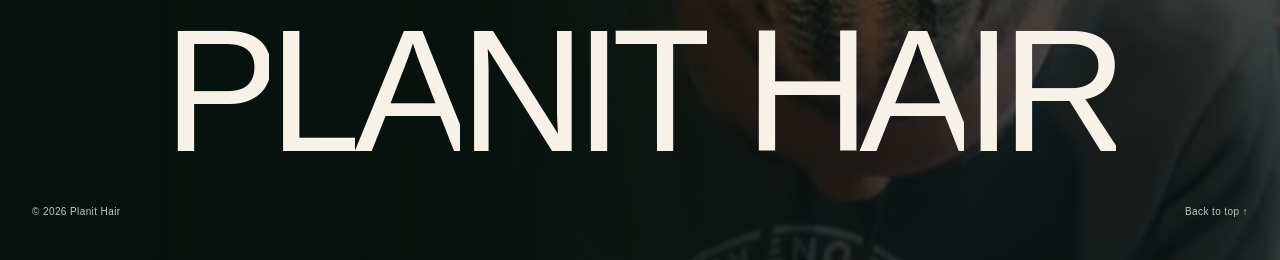
==== commit 966518a5: "Simplify appointment requests into a short inline booking dialog" ====
--- a/index.html
+++ b/index.html
@@ -9,6 +9,7 @@
 <link rel="icon" href="/assets/images/logo.png" />
 <link rel="stylesheet" href="/styles.css" />
 <link rel="stylesheet" href="/customer-journey.css" />
+<link rel="stylesheet" href="/booking-modal.css" />
 <link rel="stylesheet" href="/cinematic-footer.css" />
 <link rel="stylesheet" href="/hero-fluid.css" />
 </head>
@@ -184,10 +185,9 @@
   <button class="cinema-motion" type="button" aria-label="Pause background video" aria-pressed="false" hidden><span aria-hidden="true">Ⅱ</span><span data-motion-label>Pause film</span></button>
   <div class="cinema-cursor" aria-hidden="true">Your next look <span>↗</span></div>
 </footer>
-  </div>
-</footer>
 <a class="mobile-book" href="/book">Book appointment</a>
 <script src="/script.js" defer></script>
+<script src="/booking-modal.js" defer></script>
 <script src="/cinematic-footer.js" defer></script>
 <script src="/hero-fluid.js" defer></script>
 </body>
--- a/booking-modal.css
+++ b/booking-modal.css
@@ -0,0 +1,25 @@
+html.booking-open{overflow:hidden}
+.booking-dialog{width:min(520px,calc(100% - 28px));max-width:none;max-height:calc(100dvh - 28px);margin:auto;padding:0;border:0;border-radius:26px;background:#f7f2e8;color:#0f281d;box-shadow:0 24px 100px rgba(0,0,0,.28);overflow:auto;overscroll-behavior:contain}
+.booking-dialog::backdrop{background:rgba(4,16,10,.66);backdrop-filter:blur(6px)}
+.booking-dialog [hidden]{display:none!important}
+.qb-shell{padding:28px 32px 26px}
+.qb-top{display:flex;align-items:center;justify-content:space-between;gap:20px;margin-bottom:28px}
+.qb-brand{font:400 22px/1 Georgia,serif;letter-spacing:-.04em}.qb-close{display:grid;place-items:center;width:44px;height:44px;border:1px solid rgba(24,58,42,.18);border-radius:50%;background:transparent;cursor:pointer;font-size:25px;line-height:1;color:#183a2a}
+.qb-progress{height:3px;border-radius:4px;background:#dfe8dd;overflow:hidden;margin-bottom:16px}.qb-progress span{display:block;width:33.33%;height:100%;background:#496b57;transition:width .2s ease}
+.qb-count{margin:0 0 18px;font-size:10px;letter-spacing:.12em;text-transform:uppercase;color:#68766c}
+.qb-title{font-family:Georgia,serif;font-size:clamp(33px,6vw,43px);font-weight:400;letter-spacing:-.045em;line-height:1.07;margin:0 0 14px;max-width:12ch}.qb-title:focus{outline:none}
+.qb-intro{margin:0 0 24px;color:#5a6c60;font-size:14px;line-height:1.7}
+.qb-selection{display:flex;align-items:center;justify-content:space-between;gap:16px;background:#e5ebde;border-radius:12px;padding:12px 14px;margin-bottom:24px;font-size:12px;line-height:1.6}.qb-selection strong{display:block;font-size:13px}.qb-selection small{color:#52694f;font-size:11px}.qb-change{border:0;background:transparent;min-height:38px;font-size:11px;font-weight:700;text-decoration:underline;text-underline-offset:3px;cursor:pointer;color:#183a2a}
+.qb-field{display:grid;gap:9px;margin:0 0 22px;min-width:0}.qb-field label{font-size:12px;font-weight:700}.qb-field label span{font-size:11px;color:#68766c;font-weight:400}
+.qb-field input,.qb-field select,.qb-field textarea{display:block;width:100%;min-width:0;max-width:100%;min-height:54px;padding:12px 14px;border:1px solid rgba(24,58,42,.2);border-radius:12px;background:#fffdf8;color:#0f281d;font:inherit;font-size:16px;line-height:1.5}
+.qb-field input[type=date]{appearance:none;-webkit-appearance:none;min-height:54px}.qb-field textarea{resize:vertical;min-height:90px;font-size:14px}
+.qb-price{margin:-8px 0 22px;color:#52694f;font-size:12px;line-height:1.65;min-height:20px}
+.qb-when-fields{display:grid;grid-template-columns:1fr 1fr;gap:14px}
+.qb-optional-note{margin-bottom:18px}.qb-optional-note summary{display:inline-flex;align-items:center;min-height:42px;font-size:12px;color:#52694f;cursor:pointer;text-decoration:underline;text-underline-offset:3px}.qb-optional-note .qb-field{margin-top:10px;margin-bottom:0}
+.qb-review{margin-bottom:22px;padding:14px 0;border-block:1px solid rgba(24,58,42,.14);font-size:12px;color:#52694f;line-height:1.8}.qb-review strong{display:block;font-weight:600;color:#183a2a}
+.qb-controls{display:flex;align-items:center;gap:14px;margin-top:12px}.qb-next{display:flex;align-items:center;justify-content:space-between;gap:24px;min-height:54px;flex:1;border:0;border-radius:999px;background:#183a2a;color:#fffdf8;padding:12px 23px;font-size:13px;font-weight:600;cursor:pointer}.qb-next:hover{background:#234d38}.qb-back{min-height:48px;padding:0 9px;border:0;background:transparent;color:#52694f;font-size:12px;cursor:pointer}.qb-footer{font-size:11px;line-height:1.65;color:#68766c;margin:18px 0 0;text-align:center}
+.qb-loading{font-size:14px;color:#52694f;padding:20px 0 36px}.booking-dialog :focus-visible{outline:2px solid #7f9a7b;outline-offset:4px}
+.booking-open .mobile-book{visibility:hidden}
+.quick-book-landing{text-align:center;background:var(--cream)}.quick-book-landing-inner{display:flex;flex-direction:column;align-items:center;gap:24px}.quick-book-landing h1{font:400 clamp(48px,6vw,80px)/1 Georgia,serif;letter-spacing:-.05em;margin:0}.quick-book-landing h1 em{font-weight:400;color:#496b57}.quick-book-landing .section-kicker{margin:0}.quick-book-landing-inner>p:not(.section-kicker){max-width:44ch;color:#68766c;font-size:16px;line-height:1.7;margin:0}.quick-book-landing .button{min-height:54px;gap:30px}
+@media(max-width:620px){.booking-dialog{width:calc(100% - 16px);margin:auto auto 8px;max-height:calc(100dvh - 16px);border-radius:24px}.qb-shell{padding:22px 22px max(24px,env(safe-area-inset-bottom))}.qb-top{margin-bottom:20px}.qb-title{font-size:37px}.qb-intro{font-size:13px}.qb-when-fields{grid-template-columns:1fr;gap:0}.qb-selection{margin-bottom:20px}.qb-field{margin-bottom:18px}.qb-count{margin-bottom:16px}.qb-footer{font-size:10px}}
+@media(prefers-reduced-motion:reduce){.qb-progress span{transition:none}}
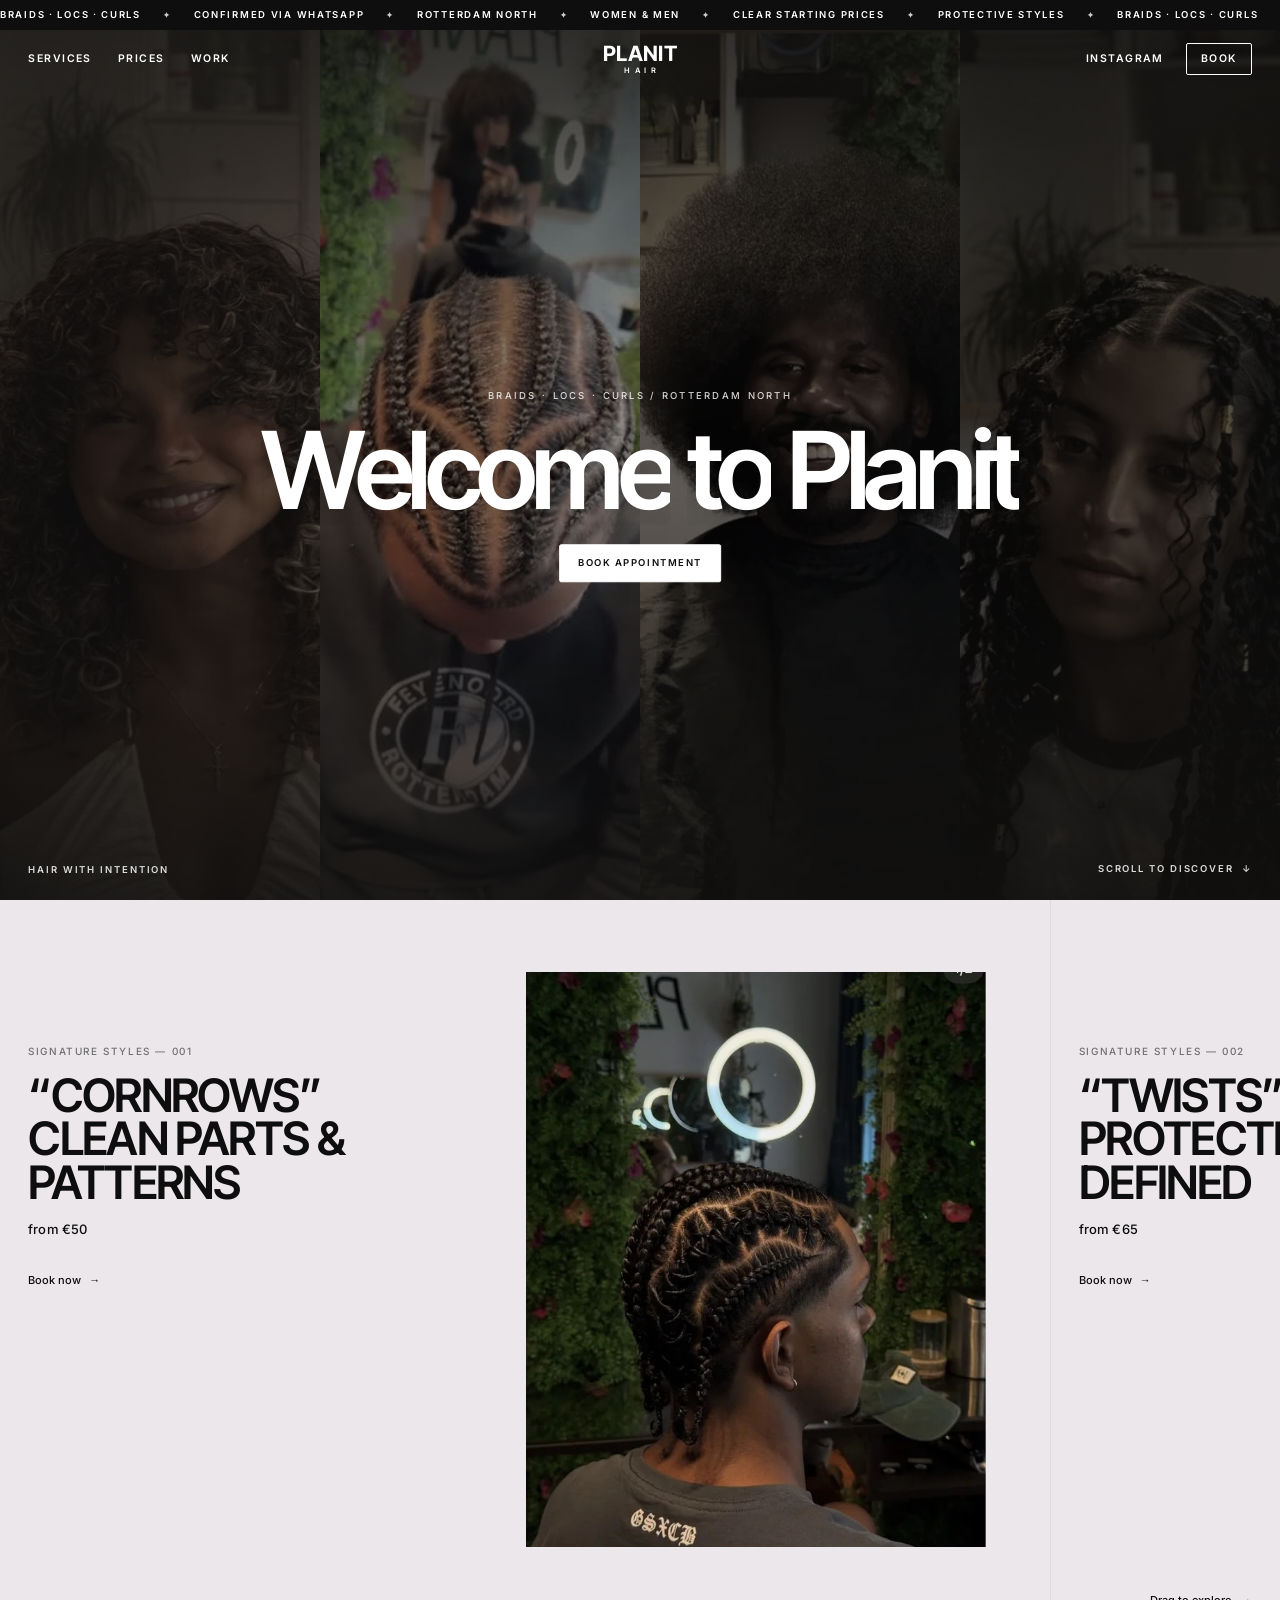
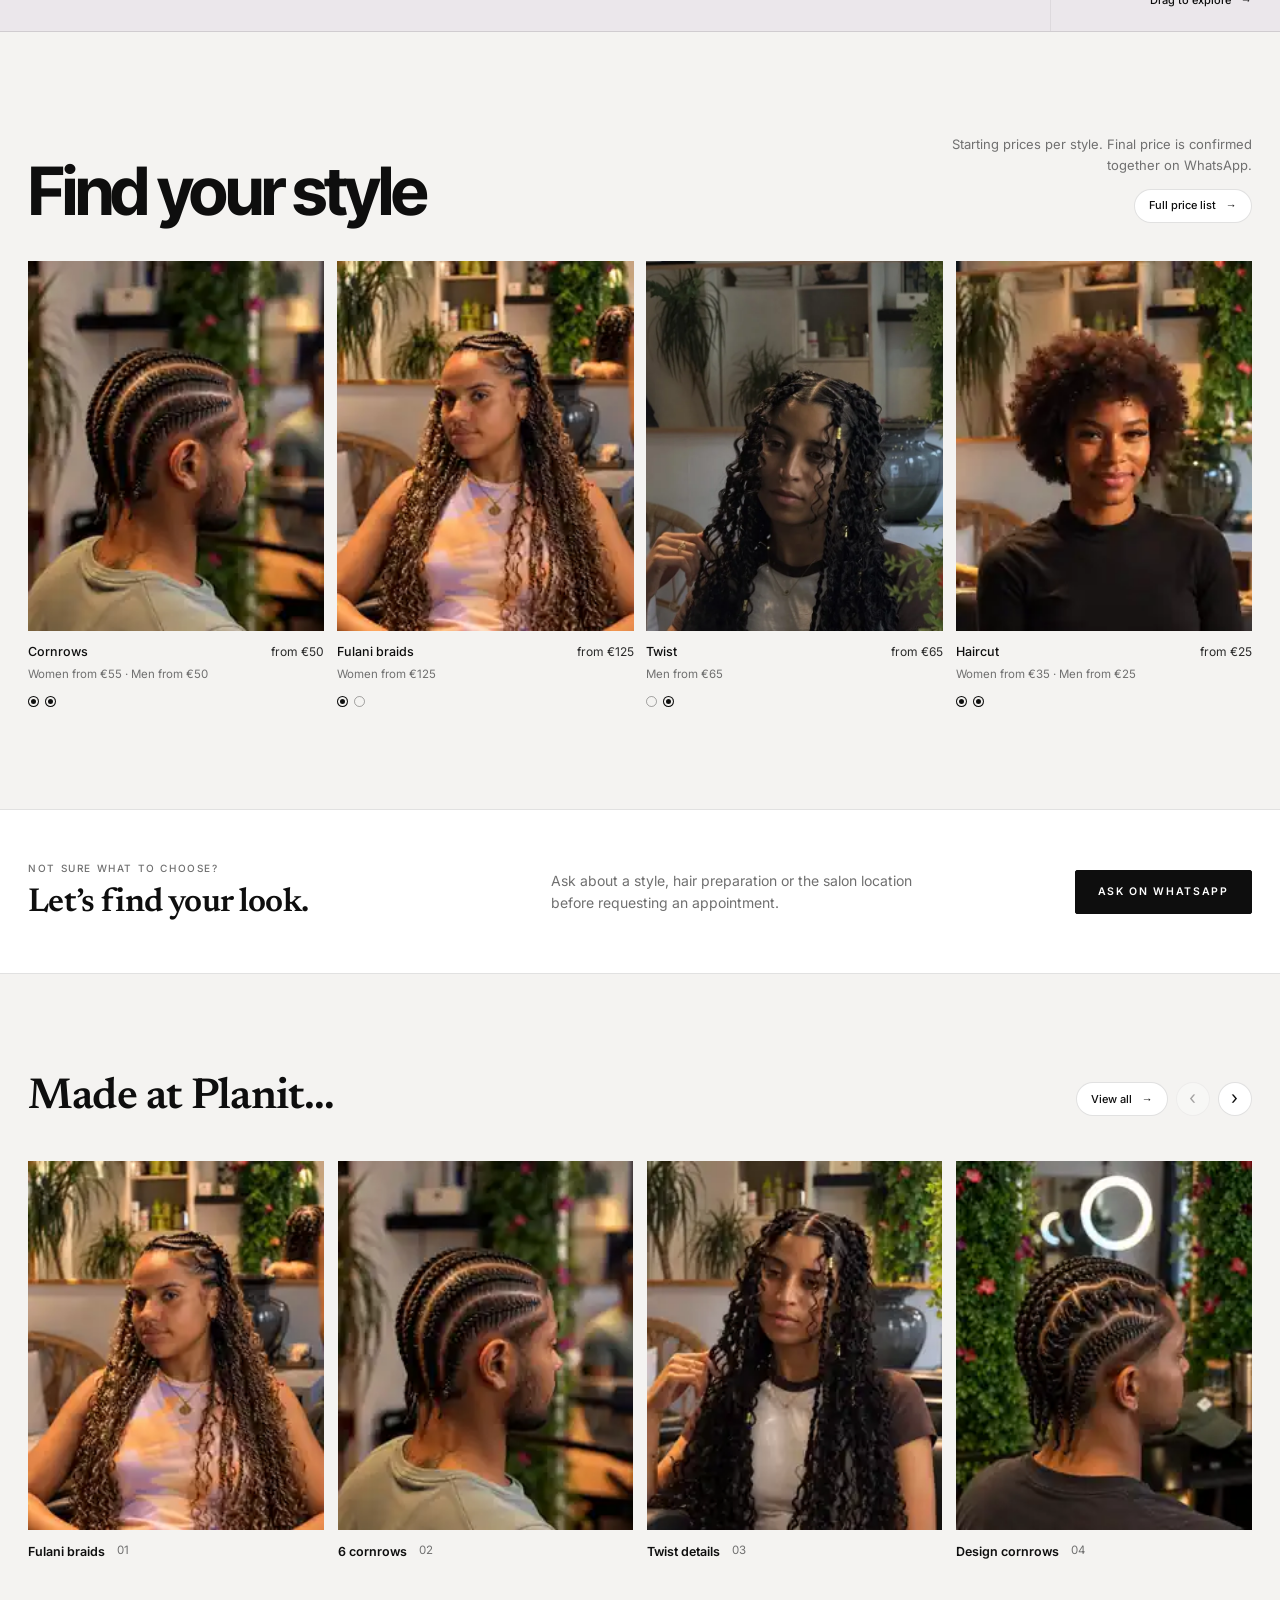
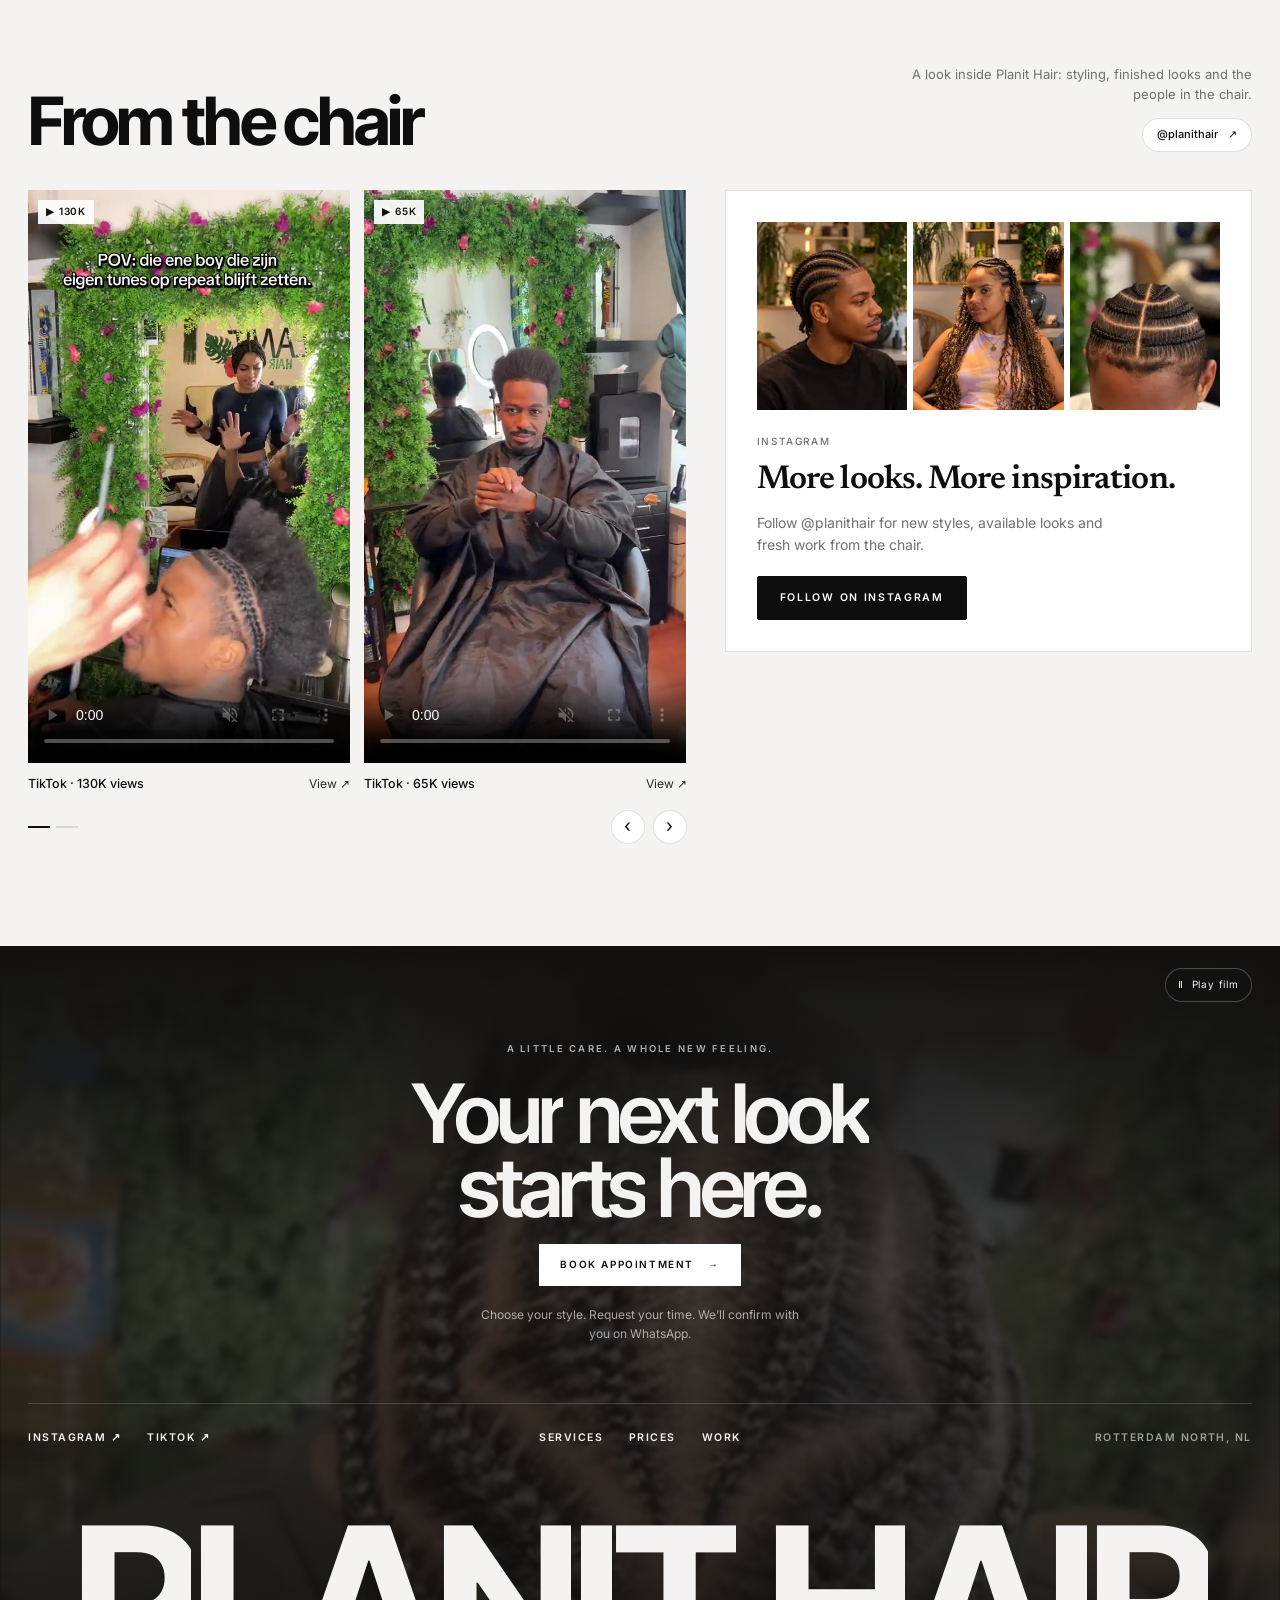
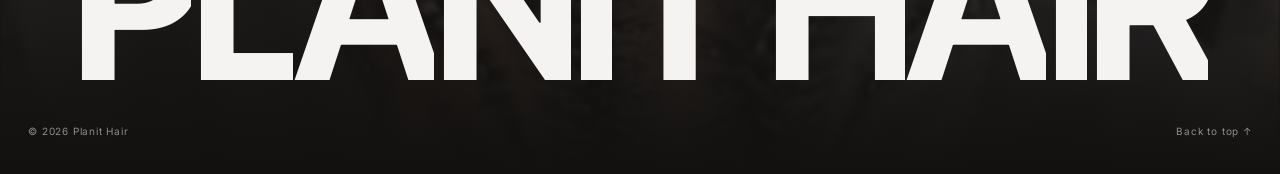
==== commit 5294486f: "New editorial theme: marquee header, cinematic hero, drag slider, product-style cards Replaces the g" ====
--- a/index.html
+++ b/index.html
@@ -3,156 +3,193 @@
 <head>
 <meta charset="utf-8" />
 <meta name="viewport" content="width=device-width,initial-scale=1,viewport-fit=cover" />
-<meta name="theme-color" content="#f7f2e8" />
+<meta name="theme-color" content="#111111" />
 <title>Planit Hair | Braids, Locs & Curls in Rotterdam</title>
 <meta name="description" content="Planit Hair Rotterdam — explore services, prices and recent work, then request your appointment via WhatsApp." />
 <link rel="icon" href="/assets/images/logo.png" />
-<link rel="stylesheet" href="/styles.css" />
-<link rel="stylesheet" href="/customer-journey.css" />
+<link rel="preload" href="/assets/fonts/inter-tight-latin-700-normal.woff2" as="font" type="font/woff2" crossorigin />
+<link rel="stylesheet" href="/north.css" />
 <link rel="stylesheet" href="/booking-modal.css" />
-<link rel="stylesheet" href="/cinematic-footer.css" />
-<link rel="stylesheet" href="/hero-fluid.css" />
 </head>
 <body data-page="home" class="page-home" id="top">
 <a class="skip-link" href="#main">Skip to content</a>
 
-<header class="site-header" id="siteHeader">
-  <div class="shell header-inner">
-    <a class="brand" href="/" aria-label="Planit Hair home"><img src="/assets/images/logo.png" alt="Planit Hair" /></a>
-    <nav class="desktop-nav" aria-label="Primary navigation">
-      <a data-nav="home" href="/">Home</a>
-      <a data-nav="services" href="/services">Services</a>
-      <a data-nav="prices" href="/prices">Prices</a>
-      <a data-nav="work" href="/work">Work</a>
-    </nav>
-    <a class="header-cta" data-nav="book" href="/book">Book appointment</a>
-    <button class="menu-button" type="button" aria-expanded="false" aria-controls="mobileMenu" aria-label="Open menu"><span></span><span></span></button>
-  </div>
-  <div class="mobile-menu" id="mobileMenu" hidden>
-    <div class="shell mobile-menu-inner">
-      <a data-nav="home" href="/">Home</a>
-      <a data-nav="services" href="/services">Services</a>
-      <a data-nav="prices" href="/prices">Prices</a>
-      <a data-nav="work" href="/work">Work</a>
-      <a class="mobile-menu-book" data-nav="book" href="/book">Book appointment</a>
-    </div>
-  </div>
-</header>
+<div class="n-top" id="siteTop">
+  <div class="n-marquee" role="region" aria-label="Highlights">
+    <div class="n-marquee-track">
+      <span>Braids · Locs · Curls</span><i aria-hidden="true">✦</i>
+      <span>Confirmed via WhatsApp</span><i aria-hidden="true">✦</i>
+      <span>Rotterdam North</span><i aria-hidden="true">✦</i>
+      <span>Women &amp; men</span><i aria-hidden="true">✦</i>
+      <span>Clear starting prices</span><i aria-hidden="true">✦</i>
+      <span>Protective styles</span><i aria-hidden="true">✦</i>
+    </div>
+  </div>
+  <header class="site-header" id="siteHeader">
+    <div class="header-inner">
+      <button class="menu-button" type="button" aria-expanded="false" aria-controls="mobileMenu" aria-label="Open menu"><span></span><span></span></button>
+      <nav class="desktop-nav" aria-label="Primary navigation">
+        <a data-nav="services" href="/services">Services</a>
+        <a data-nav="prices" href="/prices">Prices</a>
+        <a data-nav="work" href="/work">Work</a>
+      </nav>
+      <a class="brand" href="/" aria-label="Planit Hair home"><span class="brand-word">PLANIT</span><span class="brand-sub">HAIR</span></a>
+      <div class="header-actions">
+        <a class="header-link" data-instagram href="https://www.instagram.com/planithair" target="_blank" rel="noreferrer">Instagram</a>
+        <a class="header-cta" data-nav="book" href="/book">Book</a>
+      </div>
+    </div>
+    <div class="mobile-menu" id="mobileMenu" hidden>
+      <nav class="mobile-menu-inner" aria-label="Mobile navigation">
+        <a data-nav="home" href="/">Home</a>
+        <a data-nav="services" href="/services">Services</a>
+        <a data-nav="prices" href="/prices">Prices</a>
+        <a data-nav="work" href="/work">Work</a>
+        <a class="mobile-menu-book" data-nav="book" href="/book">Book appointment →</a>
+      </nav>
+    </div>
+  </header>
+</div>
+
 <main id="main">
-<section class="fluid-hero" id="home" aria-labelledby="hero-title">
-  <canvas class="fluid-canvas" aria-hidden="true"></canvas>
-  <div class="fluid-scrim" aria-hidden="true"></div>
-  <div class="fluid-content">
-    <p class="fluid-badge"><span aria-hidden="true"></span>Braids · Locs · Curls <i aria-hidden="true">/</i> Rotterdam North</p>
-    <h1 id="hero-title" class="fluid-title" aria-label="Hair with intention."><span aria-hidden="true"><span class="fluid-word" style="--word:0">Hair</span> <span class="fluid-word" style="--word:1">with</span></span><em aria-hidden="true"><span class="fluid-word" style="--word:2">intention.</span></em></h1>
-    <p class="fluid-intro">Braids, locs, curls &amp; cuts in Rotterdam North.<br />Find your style. Make it <em>yours.</em></p>
-    <div class="fluid-actions"><a class="fluid-primary" href="/book">Book appointment <span aria-hidden="true">↗</span></a><a class="fluid-secondary" href="/prices">View prices</a></div>
-    <p class="fluid-clarity">Choose a preferred time. We confirm your appointment on WhatsApp.</p>
-    <a class="fluid-work-link" href="/work"><span class="fluid-portraits" aria-hidden="true"><img src="/assets/gallery/fulani-warm.webp" alt="" width="44" height="54" /><img src="/assets/gallery/cornrows-portrait.webp" alt="" width="44" height="54" /><img src="/assets/gallery/twists-gold.webp" alt="" width="44" height="54" /></span><span>Made at Planit.<small>See the real work ↗</small></span></a>
-  </div>
-  <div class="fluid-baseline"><span>Texture. Detail. Individuality.</span><a href="#discover">Discover Planit <span aria-hidden="true">↓</span></a><span class="fluid-location">Rotterdam, NL</span></div>
-  <button class="fluid-motion" type="button" aria-label="Pause fluid animation" aria-pressed="false" hidden><span aria-hidden="true">Ⅱ</span><span data-fluid-motion-label>Pause motion</span></button>
-</section>
-
-<section class="home-treatments section-pad" id="discover">
+<section class="n-hero" aria-labelledby="hero-title">
+  <div class="n-hero-media" aria-hidden="true">
+    <figure><img src="/assets/images/style-curls.webp" alt="" width="662" height="882" /></figure>
+    <figure class="is-video"><img src="/assets/images/footer-poster.jpg" alt="" width="432" height="768" /><video muted loop playsinline autoplay preload="metadata" poster="/assets/images/footer-poster.jpg"><source src="/assets/video/footer-atmosphere.mp4" type="video/mp4" /></video></figure>
+    <figure><img src="/assets/images/style-afro.webp" alt="" width="662" height="882" /></figure>
+    <figure><img src="/assets/images/style-twists.webp" alt="" width="662" height="782" /></figure>
+  </div>
+  <div class="n-hero-shade" aria-hidden="true"></div>
+  <div class="n-hero-content">
+    <p class="n-eyebrow">Braids · Locs · Curls / Rotterdam North</p>
+    <h1 id="hero-title" class="n-hero-title">Welcome to Planit</h1>
+    <a class="n-btn n-btn-light" href="/book">Book appointment</a>
+  </div>
+  <p class="n-hero-corner n-hero-corner-left">Hair with intention</p>
+  <a class="n-hero-corner n-hero-corner-right" href="#discover">Scroll to discover <span aria-hidden="true">↓</span></a>
+</section>
+
+<section class="n-showcase" id="discover" aria-label="Signature styles">
+  <div class="n-showcase-track" data-drag-track tabindex="0" aria-label="Signature styles, scroll horizontally">
+    <article class="n-slide">
+      <div class="n-slide-copy">
+        <p class="n-kicker">Signature styles — 001</p>
+        <h2>“Cornrows” clean parts &amp; patterns</h2>
+        <p class="n-price" data-from="Cornrows">from €50</p>
+        <a class="n-link" href="/book?treatment=Cornrows">Book now <span aria-hidden="true">→</span></a>
+      </div>
+      <figure class="n-slide-media" data-px><img src="/assets/images/style-cornrows.webp" alt="Cornrows by Planit Hair" width="662" height="830" loading="lazy" draggable="false" /></figure>
+    </article>
+    <article class="n-slide">
+      <div class="n-slide-copy">
+        <p class="n-kicker">Signature styles — 002</p>
+        <h2>“Twists” protective &amp; defined</h2>
+        <p class="n-price" data-from="Twist|Knotless braids / twist">from €65</p>
+        <a class="n-link" href="/book?treatment=Twist">Book now <span aria-hidden="true">→</span></a>
+      </div>
+      <figure class="n-slide-media" data-px><img src="/assets/images/style-twists.webp" alt="Twists by Planit Hair" width="662" height="782" loading="lazy" draggable="false" /></figure>
+    </article>
+    <article class="n-slide">
+      <div class="n-slide-copy">
+        <p class="n-kicker">Signature styles — 003</p>
+        <h2>“Curls” shape &amp; definition</h2>
+        <p class="n-price" data-from="Haircut">from €35</p>
+        <a class="n-link" href="/book?treatment=Haircut">Book now <span aria-hidden="true">→</span></a>
+      </div>
+      <figure class="n-slide-media" data-px><img src="/assets/images/style-curls.webp" alt="Defined curls by Planit Hair" width="662" height="882" loading="lazy" draggable="false" /></figure>
+    </article>
+    <article class="n-slide">
+      <div class="n-slide-copy">
+        <p class="n-kicker">Signature styles — 004</p>
+        <h2>“Cuts” fades &amp; afro shape</h2>
+        <p class="n-price" data-from="Haircut">from €35</p>
+        <a class="n-link" href="/book?treatment=Haircut">Book now <span aria-hidden="true">→</span></a>
+      </div>
+      <figure class="n-slide-media" data-px><img src="/assets/images/style-afro.webp" alt="Afro shape by Planit Hair" width="662" height="882" loading="lazy" draggable="false" /></figure>
+    </article>
+  </div>
+  <p class="n-drag-hint" aria-hidden="true">Drag to explore <span>→</span></p>
+</section>
+
+<section class="n-section" aria-labelledby="catalog-title">
   <div class="shell">
-    <div class="section-heading"><div><p class="section-kicker">Your next look</p><h2>Find your style.<br />Know the starting price.</h2></div><div class="choice-intro"><p>See a few of our styles below. Compare the full options before requesting your appointment.</p><a class="text-link" href="/prices">Full price list <span aria-hidden="true">↗</span></a></div></div>
-    <div class="treatment-preview-grid" id="homeTreatments"></div>
-    <noscript><p><a class="text-link" href="/prices">View all treatments and prices ↗</a></p></noscript>
-    <p class="starting-price-note">Starting prices vary by style and option. Check the full price list for what is included.</p>
-  </div>
-</section>
-<section class="client-help">
-  <div class="shell client-help-inner"><div><p class="section-kicker">Not sure what to choose?</p><h2>Let’s find your look.</h2><p>Ask about a style, hair preparation or the salon location before requesting an appointment.</p></div><a class="button button-primary" data-whatsapp-direct href="https://wa.me/31634893324" target="_blank" rel="noreferrer">Ask on WhatsApp <span aria-hidden="true">↗</span></a></div>
-</section>
-
-<section class="work-section section-pad">
-  <div class="shell work-heading reveal">
-    <div><p class="section-kicker">Recent work</p><h2>Made at Planit.</h2></div>
-    <div class="work-heading-copy"><p>A quick preview of real work from the chair.</p><a class="text-link" href="/work">View full portfolio <span>↗</span></a></div>
-  </div>
-  <div class="gallery-grid gallery-preview" data-gallery data-gallery-limit="4"></div>
-</section>
-
-
-<section class="home-social section-pad" id="social">
+    <div class="n-head">
+      <h2 id="catalog-title" class="n-display-m">Find your style</h2>
+      <div class="n-head-side"><p>Starting prices per style. Final price is confirmed together on WhatsApp.</p><a class="n-pill" href="/prices">Full price list <span aria-hidden="true">→</span></a></div>
+    </div>
+    <div class="n-grid n-grid-4" id="homeTreatments"></div>
+    <noscript><p><a class="n-link" href="/prices">View all treatments and prices →</a></p></noscript>
+  </div>
+</section>
+
+<section class="n-band">
+  <div class="shell n-band-inner">
+    <div><p class="n-kicker">Not sure what to choose?</p><h2 class="n-serif">Let’s find your look.</h2></div>
+    <p>Ask about a style, hair preparation or the salon location before requesting an appointment.</p>
+    <a class="n-btn" data-whatsapp-direct href="https://wa.me/31634893324" target="_blank" rel="noreferrer">Ask on WhatsApp</a>
+  </div>
+</section>
+
+<section class="n-section" aria-labelledby="work-title">
   <div class="shell">
-    <div class="section-heading reveal">
-      <div>
-        <p class="section-kicker">On TikTok</p>
-        <h2>From the chair to the final look.</h2>
-      </div>
-      <p>A look inside Planit Hair: styling, finished looks and the people in the chair.</p>
-    </div>
-
-    <div class="tiktok-carousel reveal" aria-label="Planit Hair TikTok videos">
-      <div class="tiktok-track" id="tiktokTrack">
-        <article class="social-card social-card-home tiktok-slide" data-tiktok-slide="0">
-          <div class="video-wrap">
-            <img class="tiktok-badge" src="/assets/images/tiktok.png" alt="" aria-hidden="true" />
-            <video controls muted playsinline preload="metadata" poster="/assets/images/tiktok-poster-1.jpg" aria-label="Planit Hair TikTok video one">
-              <source data-chunk-prefix="/assets/video/tiktok-1.part" data-chunk-count="16" type="video/mp4" />
-            </video>
-            <span class="view-count"><span aria-hidden="true">▶</span> 130K</span>
+    <div class="n-head n-head-row">
+      <h2 id="work-title" class="n-serif n-serif-l">Made at Planit…</h2>
+      <div class="n-row-controls"><a class="n-pill" href="/work">View all <span aria-hidden="true">→</span></a><button type="button" class="n-arrow" data-row-prev aria-label="Previous">‹</button><button type="button" class="n-arrow" data-row-next aria-label="Next">›</button></div>
+    </div>
+    <div class="n-row gallery-preview" data-gallery data-gallery-limit="8" data-row></div>
+  </div>
+</section>
+
+<section class="n-section n-social" id="social" aria-labelledby="social-title">
+  <div class="shell">
+    <div class="n-head">
+      <h2 id="social-title" class="n-display-m">From the chair</h2>
+      <div class="n-head-side"><p>A look inside Planit Hair: styling, finished looks and the people in the chair.</p><a class="n-pill" data-tiktok href="https://www.tiktok.com/@planithair?_t=8kdnwwmtk9r&_r=1" target="_blank" rel="noreferrer">@planithair <span aria-hidden="true">↗</span></a></div>
+    </div>
+    <div class="n-social-grid">
+      <div class="tiktok-carousel" aria-label="Planit Hair TikTok videos">
+        <div class="tiktok-track" id="tiktokTrack">
+          <article class="social-card tiktok-slide" data-tiktok-slide="0">
+            <div class="video-wrap">
+              <video controls muted playsinline preload="metadata" poster="/assets/images/tiktok-poster-1.jpg" aria-label="Planit Hair TikTok video one">
+                <source data-chunk-prefix="/assets/video/tiktok-1.part" data-chunk-count="16" type="video/mp4" />
+              </video>
+              <span class="view-count">▶ 130K</span>
+            </div>
+            <div class="n-card-info"><h3>TikTok · 130K views</h3><a data-tiktok href="https://www.tiktok.com/@planithair?_t=8kdnwwmtk9r&_r=1" target="_blank" rel="noreferrer">View ↗</a></div>
+          </article>
+          <article class="social-card tiktok-slide" data-tiktok-slide="1">
+            <div class="video-wrap">
+              <video controls muted playsinline preload="metadata" poster="/assets/images/tiktok-poster-2.jpg" aria-label="Planit Hair TikTok video two">
+                <source data-chunk-prefix="/assets/video/tiktok-2.part" data-chunk-count="7" type="video/mp4" />
+              </video>
+              <span class="view-count">▶ 65K</span>
+            </div>
+            <div class="n-card-info"><h3>TikTok · 65K views</h3><a data-tiktok href="https://www.tiktok.com/@planithair?_t=8kdnwwmtk9r&_r=1" target="_blank" rel="noreferrer">View ↗</a></div>
+          </article>
+        </div>
+        <div class="tiktok-carousel-controls">
+          <div class="tiktok-dots" aria-label="TikTok video position">
+            <button class="is-active" type="button" data-tiktok-dot="0" aria-label="Show first video" aria-current="true"></button>
+            <button type="button" data-tiktok-dot="1" aria-label="Show second video"></button>
           </div>
-          <div class="social-home-copy">
-            <div><span class="social-network">TikTok</span><strong>130K views</strong></div>
-            <p>Jullie kennen sws wel zo een boy @gottsonn🔵 is one of them 🤣🤧 #rapper #voorjoupagina #tune #rotterdam #Braids</p>
-            <a class="social-card-link" data-tiktok href="https://www.tiktok.com/@planithair?_t=8kdnwwmtk9r&_r=1" target="_blank" rel="noreferrer">
-              <img src="/assets/images/tiktok.png" alt="" /> View on TikTok <span>↗</span>
-            </a>
-          </div>
-        </article>
-
-        <article class="social-card social-card-home tiktok-slide" data-tiktok-slide="1">
-          <div class="video-wrap">
-            <img class="tiktok-badge" src="/assets/images/tiktok.png" alt="" aria-hidden="true" />
-            <video controls muted playsinline preload="metadata" poster="/assets/images/tiktok-poster-2.jpg" aria-label="Planit Hair TikTok video two">
-              <source data-chunk-prefix="/assets/video/tiktok-2.part" data-chunk-count="7" type="video/mp4" />
-            </video>
-            <span class="view-count"><span aria-hidden="true">▶</span> 65K</span>
-          </div>
-          <div class="social-home-copy">
-            <div><span class="social-network">TikTok</span><strong>65K views</strong></div>
-            <p>@Jjuannitoo🇻🇪🇨🇴 Did we do it right ? Tagg oasis!!! #animetrend #braids #rotterdam @milla</p>
-            <a class="social-card-link" data-tiktok href="https://www.tiktok.com/@planithair?_t=8kdnwwmtk9r&_r=1" target="_blank" rel="noreferrer">
-              <img src="/assets/images/tiktok.png" alt="" /> View on TikTok <span>↗</span>
-            </a>
-          </div>
-        </article>
-      </div>
-
-      <div class="tiktok-carousel-controls">
-        <div class="tiktok-dots" aria-label="TikTok video position">
-          <button class="is-active" type="button" data-tiktok-dot="0" aria-label="Show first video" aria-current="true"></button>
-          <button type="button" data-tiktok-dot="1" aria-label="Show second video"></button>
+          <div class="tiktok-arrows"><button type="button" class="n-arrow" data-tiktok-prev aria-label="Previous TikTok">‹</button><button type="button" class="n-arrow" data-tiktok-next aria-label="Next TikTok">›</button></div>
         </div>
-        <div class="tiktok-arrows">
-          <button type="button" data-tiktok-prev aria-label="Previous TikTok">←</button>
-          <button type="button" data-tiktok-next aria-label="Next TikTok">→</button>
+      </div>
+      <aside class="n-insta">
+        <div class="n-insta-collage" aria-hidden="true">
+          <img src="/assets/gallery/cornrows-portrait.webp" alt="" loading="lazy" />
+          <img src="/assets/gallery/fulani-warm.webp" alt="" loading="lazy" />
+          <img src="/assets/gallery/cornrows-closeup.webp" alt="" loading="lazy" />
         </div>
-      </div>
-    </div>
-
-    <aside class="instagram-promo reveal">
-      <div class="instagram-collage" aria-hidden="true">
-        <img src="/assets/gallery/cornrows-portrait.webp" alt="" loading="lazy" />
-        <img src="/assets/gallery/fulani-warm.webp" alt="" loading="lazy" />
-        <img src="/assets/gallery/cornrows-closeup.webp" alt="" loading="lazy" />
-      </div>
-      <div class="instagram-promo-copy">
-        <p class="section-kicker">Instagram</p>
-        <h3>More looks.<br />More inspiration.</h3>
+        <p class="n-kicker">Instagram</p>
+        <h3 class="n-serif">More looks. More inspiration.</h3>
         <p>Follow @planithair for new styles, available looks and fresh work from the chair.</p>
-        <div class="instagram-actions">
-          <a class="button button-primary" data-instagram href="https://www.instagram.com/planithair" target="_blank" rel="noreferrer">Follow on Instagram</a>
-          <a class="text-link" href="/work">See full portfolio <span>↗</span></a>
-        </div>
-      </div>
-    </aside>
-  </div>
-</section>
-
+        <a class="n-btn" data-instagram href="https://www.instagram.com/planithair" target="_blank" rel="noreferrer">Follow on Instagram</a>
+      </aside>
+    </div>
+  </div>
+</section>
 </main>
 
 <footer class="cinematic-footer" aria-label="Planit Hair — book and connect">
@@ -165,30 +202,34 @@
   <div class="cinema-shade" aria-hidden="true"></div>
   <div class="cinema-invite">
     <p class="cinema-eyebrow">A little care. A whole new feeling.</p>
-    <h2 class="cinema-title">Your next look<br /><em>starts here.</em></h2>
-    <a class="cinema-book" href="/book">Book appointment <span class="cinema-dot" aria-hidden="true"></span><span aria-hidden="true">↗</span></a>
-    <p class="cinema-note">Choose your style. Request your time.<br />We’ll confirm with you on WhatsApp.</p>
+    <h2 class="cinema-title">Your next look starts here.</h2>
+    <a class="cinema-book" href="/book">Book appointment <span aria-hidden="true">→</span></a>
+    <p class="cinema-note">Choose your style. Request your time. We’ll confirm with you on WhatsApp.</p>
   </div>
   <div class="cinema-connect">
-    <div class="cinema-connect-heading"><p>Stay in the loop.</p><p>Braids. Locs. Curls. You.</p></div>
     <div class="cinema-links-row">
       <div class="cinema-socials">
-        <a data-instagram href="https://www.instagram.com/planithair" target="_blank" rel="noreferrer">Instagram <span aria-hidden="true">↗</span></a>
-        <a data-tiktok href="https://www.tiktok.com/@planithair?_t=8kdnwwmtk9r&_r=1" target="_blank" rel="noreferrer">TikTok <span aria-hidden="true">↗</span></a>
-      </div>
-      <nav class="cinema-nav" aria-label="Footer"><a href="/services">Services</a><a href="/prices">Prices</a><a href="/work">Our work</a></nav>
+        <a data-instagram href="https://www.instagram.com/planithair" target="_blank" rel="noreferrer">Instagram ↗</a>
+        <a data-tiktok href="https://www.tiktok.com/@planithair?_t=8kdnwwmtk9r&_r=1" target="_blank" rel="noreferrer">TikTok ↗</a>
+      </div>
+      <nav class="cinema-nav" aria-label="Footer"><a href="/services">Services</a><a href="/prices">Prices</a><a href="/work">Work</a></nav>
       <span class="cinema-location">Rotterdam North, NL</span>
     </div>
   </div>
   <div class="cinema-wordmark" aria-label="Planit Hair"><span aria-hidden="true">PLANIT HAIR</span></div>
   <div class="cinema-colophon"><span>© <span id="year">2026</span> Planit Hair</span><a href="#top">Back to top ↑</a></div>
   <button class="cinema-motion" type="button" aria-label="Pause background video" aria-pressed="false" hidden><span aria-hidden="true">Ⅱ</span><span data-motion-label>Pause film</span></button>
-  <div class="cinema-cursor" aria-hidden="true">Your next look <span>↗</span></div>
+  <div class="cinema-cursor" aria-hidden="true">Your next look <span>→</span></div>
 </footer>
-<a class="mobile-book" href="/book">Book appointment</a>
+
+<a class="mobile-book n-sticky" href="/book" aria-label="Book appointment">
+  <img src="/assets/gallery/cornrows-portrait.webp" alt="" width="40" height="50" />
+  <span class="n-sticky-text"><strong>Your next look</strong><small>Confirmed via WhatsApp</small></span>
+  <span class="n-sticky-btn">Book</span>
+</a>
 <script src="/script.js" defer></script>
 <script src="/booking-modal.js" defer></script>
 <script src="/cinematic-footer.js" defer></script>
-<script src="/hero-fluid.js" defer></script>
+<script src="/north.js" defer></script>
 </body>
 </html>
--- a/north.css
+++ b/north.css
@@ -0,0 +1,412 @@
+/* Planit Hair — editorial streetwear theme
+   Off-white surfaces, tight grotesk display type, serif accents, cinematic dark hero. */
+@font-face{font-family:"Inter Tight";font-style:normal;font-weight:500;font-display:swap;src:url(/assets/fonts/inter-tight-latin-500-normal.woff2) format("woff2")}
+@font-face{font-family:"Inter Tight";font-style:normal;font-weight:600;font-display:swap;src:url(/assets/fonts/inter-tight-latin-600-normal.woff2) format("woff2")}
+@font-face{font-family:"Inter Tight";font-style:normal;font-weight:700;font-display:swap;src:url(/assets/fonts/inter-tight-latin-700-normal.woff2) format("woff2")}
+@font-face{font-family:"Inter";font-style:normal;font-weight:400;font-display:swap;src:url(/assets/fonts/inter-latin-400-normal.woff2) format("woff2")}
+@font-face{font-family:"Inter";font-style:normal;font-weight:500;font-display:swap;src:url(/assets/fonts/inter-latin-500-normal.woff2) format("woff2")}
+@font-face{font-family:"Inter";font-style:normal;font-weight:600;font-display:swap;src:url(/assets/fonts/inter-latin-600-normal.woff2) format("woff2")}
+@font-face{font-family:"Newsreader";font-style:normal;font-weight:500;font-display:swap;src:url(/assets/fonts/newsreader-latin-500-normal.woff2) format("woff2")}
+@font-face{font-family:"Newsreader";font-style:normal;font-weight:600;font-display:swap;src:url(/assets/fonts/newsreader-latin-600-normal.woff2) format("woff2")}
+:root{
+  --bg:#f4f3f1;--paper:#fff;--tile:#e8e7e4;--lav:#ebe7eb;
+  --ink:#0e0e0e;--ink-2:#2a2a2a;--muted:#707070;--line:rgba(14,14,14,.12);
+  --dark:#121110;--on-dark:#f4f3f1;
+  --gutter:clamp(16px,2.2vw,32px);
+  --sans:"Inter",ui-sans-serif,-apple-system,BlinkMacSystemFont,"Segoe UI",sans-serif;
+  --display:"Inter Tight","Inter",ui-sans-serif,-apple-system,sans-serif;
+  --serif:"Newsreader","Times New Roman",Times,serif;
+  --ease:cubic-bezier(.2,.7,.2,1);--ease-out:cubic-bezier(.16,1,.3,1);
+  --marquee-h:30px;--header-h:58px;
+}
+*{box-sizing:border-box}
+html{scroll-behavior:smooth;-webkit-text-size-adjust:100%}
+body{margin:0;background:var(--bg);color:var(--ink);font-family:var(--sans);font-size:14px;line-height:1.55;-webkit-font-smoothing:antialiased;text-rendering:optimizeLegibility}
+img,video{display:block;max-width:100%}
+a{color:inherit;text-decoration:none}
+button,input,select,textarea{font:inherit;color:inherit}
+button{cursor:pointer}
+h1,h2,h3,p{margin:0}
+:focus-visible{outline:2px solid var(--ink);outline-offset:3px}
+.skip-link{position:absolute;left:12px;top:-60px;z-index:200;background:var(--ink);color:#fff;padding:10px 14px;font-size:12px}
+.skip-link:focus{top:12px}
+.shell{width:calc(100% - var(--gutter)*2);max-width:1680px;margin-inline:auto}
+
+/* ── Type primitives ───────────────────────────── */
+.n-kicker,.section-kicker,.n-eyebrow{font-size:10px;font-weight:500;letter-spacing:.16em;text-transform:uppercase;color:var(--muted)}
+.n-display{font-family:var(--display);font-weight:700;font-size:clamp(64px,10.5vw,176px);line-height:.86;letter-spacing:-.055em}
+.n-display-m{font-family:var(--display);font-weight:700;font-size:clamp(40px,5.2vw,84px);line-height:.92;letter-spacing:-.05em}
+.n-serif{font-family:var(--serif);font-weight:600;font-size:clamp(28px,2.6vw,40px);line-height:1.05;letter-spacing:-.02em}
+.n-serif-l{font-size:clamp(34px,3.4vw,52px)}
+.n-price{font-size:13px;font-weight:500;letter-spacing:.01em}
+
+/* ── Controls ──────────────────────────────────── */
+.n-btn,.button{display:inline-flex;align-items:center;justify-content:center;gap:12px;min-height:44px;padding:0 22px;border:1px solid var(--ink);border-radius:2px;background:var(--ink);color:#fff;font-size:10.5px;font-weight:600;letter-spacing:.16em;text-transform:uppercase;transition:background .2s,color .2s,border-color .2s}
+.n-btn:hover,.button:hover{background:transparent;color:var(--ink)}
+.n-btn-light{background:#fff;border-color:#fff;color:var(--ink)}
+.n-btn-light:hover{background:transparent;color:#fff}
+.n-link,.text-link{display:inline-flex;align-items:center;gap:8px;min-height:36px;font-size:12px;font-weight:500}
+.n-link span,.text-link span{transition:transform .2s var(--ease)}
+.n-link:hover span,.text-link:hover span{transform:translateX(4px)}
+.n-pill{display:inline-flex;align-items:center;gap:10px;min-height:34px;padding:0 14px;border:1px solid var(--line);border-radius:999px;background:var(--paper);font-size:11px;font-weight:500;white-space:nowrap;transition:border-color .2s}
+.n-pill:hover{border-color:var(--ink)}
+.n-arrow{display:grid;place-items:center;width:34px;height:34px;border:1px solid var(--line);border-radius:50%;background:var(--paper);font-size:18px;line-height:1;padding:0 0 2px;transition:border-color .2s,opacity .2s}
+.n-arrow:hover{border-color:var(--ink)}
+.n-arrow:disabled{opacity:.35;cursor:default}
+
+/* ── Marquee + header ──────────────────────────── */
+.n-top{position:sticky;top:0;z-index:60;transition:transform .35s var(--ease)}
+.n-top.is-condensed{transform:translateY(calc(var(--marquee-h) * -1))}
+.n-marquee{height:var(--marquee-h);overflow:hidden;background:var(--ink);color:#fff;display:flex;align-items:center}
+.n-marquee-track{display:flex;align-items:center;flex:none;gap:22px;padding-right:22px;white-space:nowrap;font-size:9.5px;font-weight:600;letter-spacing:.18em;text-transform:uppercase;animation:n-marquee 38s linear infinite}
+.n-marquee-track i{font-style:normal;font-size:8px;opacity:.8}
+.n-marquee:hover .n-marquee-track{animation-play-state:paused}
+@keyframes n-marquee{to{transform:translateX(-100%)}}
+.site-header{position:relative;background:var(--bg);border-bottom:1px solid var(--line);transition:background .3s,color .3s,border-color .3s}
+.header-inner{display:grid;grid-template-columns:1fr auto 1fr;align-items:center;height:var(--header-h);padding-inline:var(--gutter)}
+.desktop-nav{display:flex;gap:26px;font-size:10.5px;font-weight:600;letter-spacing:.14em;text-transform:uppercase}
+.desktop-nav a,.header-link{position:relative;padding:8px 0}
+.desktop-nav a::after,.header-link::after{content:"";position:absolute;left:0;right:0;bottom:3px;height:1px;background:currentColor;transform:scaleX(0);transform-origin:left;transition:transform .25s var(--ease)}
+.desktop-nav a:hover::after,.desktop-nav a.is-active::after,.header-link:hover::after{transform:scaleX(1)}
+.brand{grid-column:2;display:flex;flex-direction:column;align-items:center;line-height:1}
+.brand-word{font-family:var(--display);font-weight:700;font-size:21px;letter-spacing:.02em}
+.brand-sub{font-size:7.5px;font-weight:600;letter-spacing:.62em;margin-top:3px;padding-left:.62em}
+.header-actions{grid-column:3;justify-self:end;display:flex;align-items:center;gap:22px;font-size:10.5px;font-weight:600;letter-spacing:.14em;text-transform:uppercase}
+.header-cta{display:inline-flex;align-items:center;min-height:32px;padding:0 14px;border:1px solid currentColor;border-radius:2px;transition:background .2s,color .2s}
+.header-cta:hover{background:var(--ink);color:#fff;border-color:var(--ink)}
+.menu-button{display:none;grid-column:1;justify-self:start;width:44px;height:44px;margin-left:-10px;border:0;background:none;place-content:center;gap:5px}
+.menu-button span{display:block;width:20px;height:1.5px;background:currentColor;transition:transform .25s var(--ease)}
+.menu-button[aria-expanded="true"] span:first-child{transform:translateY(3.25px) rotate(45deg)}
+.menu-button[aria-expanded="true"] span:last-child{transform:translateY(-3.25px) rotate(-45deg)}
+.mobile-menu{position:absolute;left:0;right:0;top:100%;background:var(--bg);border-bottom:1px solid var(--line);color:var(--ink)}
+.mobile-menu[hidden]{display:none}
+.mobile-menu-inner{display:flex;flex-direction:column;padding:12px var(--gutter) 26px}
+.mobile-menu-inner a{font-family:var(--display);font-weight:700;font-size:40px;letter-spacing:-.045em;line-height:1.15;padding:4px 0}
+.mobile-menu-inner a.is-active{color:var(--muted)}
+.mobile-menu-inner .mobile-menu-book{margin-top:18px;font-family:var(--sans);font-size:11px;font-weight:600;letter-spacing:.16em;text-transform:uppercase;background:var(--ink);color:#fff;padding:16px;text-align:center}
+
+/* Home: header floats over the cinematic hero until scrolled */
+.page-home .n-top{position:fixed;left:0;right:0}
+.page-home .n-top:not(.is-solid) .site-header{background:transparent;border-color:transparent;color:#fff}
+.page-home .n-top:not(.is-solid) .header-cta:hover{background:#fff;color:var(--ink);border-color:#fff}
+.page-home .n-top.menu-open .site-header{background:var(--bg);color:var(--ink);border-color:var(--line)}
+
+/* ── Hero ──────────────────────────────────────── */
+.n-hero{position:relative;height:100vh;height:100svh;min-height:560px;background:var(--dark);color:#fff;overflow:hidden;isolation:isolate}
+.n-hero-media{position:absolute;inset:0;z-index:-2;display:grid;grid-template-columns:repeat(4,1fr)}
+.n-hero-media figure{position:relative;margin:0;overflow:hidden}
+.n-hero-media img,.n-hero-media video{position:absolute;inset:0;width:100%;height:100%;object-fit:cover;filter:grayscale(.3) contrast(1.06) brightness(.72) sepia(.08);transform:scale(1.06);animation:n-hero-zoom 2.4s var(--ease-out) forwards}
+.n-hero-media video{opacity:0;transition:opacity .8s}
+.n-hero-media video.is-playing{opacity:1}
+.n-hero-media figure:nth-child(2) img,.n-hero-media figure:nth-child(2) video{animation-delay:.08s}
+.n-hero-media figure:nth-child(3) img{animation-delay:.16s}
+.n-hero-media figure:nth-child(4) img{animation-delay:.24s}
+@keyframes n-hero-zoom{to{transform:scale(1)}}
+.n-hero-shade{position:absolute;inset:0;z-index:-1;background:radial-gradient(ellipse at 50% 55%,rgba(18,17,16,.2),rgba(18,17,16,.62) 70%),linear-gradient(180deg,rgba(18,17,16,.55) 0%,rgba(18,17,16,0) 28%,rgba(18,17,16,0) 64%,rgba(18,17,16,.7) 100%)}
+.n-hero-content{position:absolute;left:50%;top:54%;transform:translate(-50%,-50%);width:calc(100% - var(--gutter)*2);display:flex;flex-direction:column;align-items:center;text-align:center;gap:18px}
+.n-hero .n-eyebrow{color:rgba(255,255,255,.82);font-size:9.5px;letter-spacing:.24em}
+.n-hero-title{font-family:var(--display);font-weight:600;font-size:clamp(52px,8.4vw,150px);line-height:.9;letter-spacing:-.06em;text-wrap:balance;text-shadow:0 2px 40px rgba(0,0,0,.25)}
+.n-hero-title .w{display:inline-block;overflow:hidden;vertical-align:bottom;padding-bottom:.06em;margin-bottom:-.06em}
+.n-hero-title .w>span{display:inline-block;transform:translateY(105%);animation:n-rise 1.1s var(--ease-out) forwards;animation-delay:calc(.25s + var(--i)*.09s)}
+@keyframes n-rise{to{transform:none}}
+.n-hero .n-btn{margin-top:8px;min-height:38px;font-size:9.5px;padding:0 18px}
+.n-hero-corner{position:absolute;bottom:22px;font-size:9.5px;font-weight:600;letter-spacing:.2em;text-transform:uppercase;color:rgba(255,255,255,.85)}
+.n-hero-corner-left{left:var(--gutter)}
+.n-hero-corner-right{right:var(--gutter);display:inline-flex;gap:8px;min-height:32px;align-items:center;bottom:15px}
+.n-hero-corner-right span{animation:n-bob 2s ease-in-out infinite}
+@keyframes n-bob{50%{transform:translateY(3px)}}
+
+/* ── Showcase slider (drag to explore) ─────────── */
+.n-showcase{position:relative;background:var(--lav);border-bottom:1px solid var(--line)}
+.n-showcase-track{display:flex;overflow-x:auto;scroll-snap-type:x mandatory;scrollbar-width:none;cursor:grab;user-select:none;-webkit-user-select:none;overscroll-behavior-x:contain}
+.n-showcase-track::-webkit-scrollbar{display:none}
+.n-showcase-track.is-dragging{cursor:grabbing;scroll-snap-type:none}
+.n-showcase-track.is-dragging a{pointer-events:none}
+.n-slide{flex:0 0 82vw;scroll-snap-align:start;display:grid;grid-template-columns:minmax(260px,.9fr) 1.1fr;align-items:center;gap:var(--gutter);min-height:min(78vh,760px);padding:72px var(--gutter) 84px}
+.n-slide+.n-slide{border-left:1px solid rgba(14,14,14,.06)}
+.n-slide-copy{display:flex;flex-direction:column;gap:14px;align-self:start;padding-top:min(8vh,80px)}
+.n-slide-copy h2{font-family:var(--display);font-weight:600;font-size:clamp(34px,3.6vw,60px);line-height:.95;letter-spacing:-.035em;text-transform:uppercase;max-width:11ch}
+.n-slide-copy .n-link{margin-top:10px;font-size:11px}
+.n-slide-media{margin:0;justify-self:center;width:min(100%,460px);aspect-ratio:4/5;position:relative;overflow:hidden;background:var(--tile)}
+.n-slide-media img{width:100%;height:100%;object-fit:cover;transition:transform .9s var(--ease-out)}
+.n-slide:hover .n-slide-media img{transform:scale(1.03)}
+.n-drag-hint{position:absolute;right:var(--gutter);bottom:22px;display:flex;gap:10px;font-size:11px;font-weight:500;pointer-events:none}
+
+/* ── Sections ──────────────────────────────────── */
+.n-section{padding:clamp(64px,8vw,120px) 0}
+.n-section+.n-section,.n-band+.n-section{padding-top:0}
+.n-head{display:flex;align-items:flex-end;justify-content:space-between;gap:32px;margin-bottom:clamp(28px,3vw,44px)}
+.n-head-side{display:flex;flex-direction:column;align-items:flex-end;gap:14px;text-align:right;max-width:340px}
+.n-head-side p{color:var(--muted);font-size:13px}
+.n-head-row{align-items:center}
+.n-row-controls{display:flex;align-items:center;gap:8px}
+
+/* Product-style cards */
+.n-grid{display:grid;gap:clamp(10px,1vw,16px)}
+.n-grid-4{grid-template-columns:repeat(4,1fr)}
+.n-grid-3{grid-template-columns:repeat(3,1fr)}
+.n-card{display:flex;flex-direction:column;gap:12px;min-width:0}
+.n-card-media{position:relative;display:block;aspect-ratio:4/5;overflow:hidden;background:var(--tile)}
+.n-card-media img{width:100%;height:100%;object-fit:cover;transition:transform .9s var(--ease-out),opacity .4s}
+.n-card-media .n-card-alt{position:absolute;inset:0;opacity:0}
+.n-card:hover .n-card-media img{transform:scale(1.035)}
+.n-card:hover .n-card-media .n-card-alt{opacity:1}
+.n-card-plus{position:absolute;right:10px;bottom:10px;width:24px;height:24px;display:grid;place-items:center;background:rgba(255,255,255,.9);border-radius:50%;font-size:14px;line-height:1;opacity:0;transform:translateY(4px);transition:opacity .25s,transform .25s var(--ease)}
+.n-card:hover .n-card-plus{opacity:1;transform:none}
+.n-card-info{display:flex;justify-content:space-between;align-items:baseline;gap:12px}
+.n-card-info h3{font-size:12.5px;font-weight:500;letter-spacing:0;line-height:1.35}
+.n-card-info span,.n-card-info a{font-size:12px;color:var(--ink-2);white-space:nowrap}
+.n-card-sub{margin-top:-8px;font-size:11.5px;color:var(--muted)}
+.n-swatches{display:flex;gap:6px;align-items:center}
+.n-swatches i{width:11px;height:11px;border-radius:50%;border:1px solid rgba(14,14,14,.35);background:transparent}
+.n-swatches i.is-on{background:var(--ink);box-shadow:inset 0 0 0 2px var(--bg)}
+.n-card-actions{display:flex;gap:16px;align-items:center;margin-top:2px}
+.n-card-actions button,.n-card-actions a{min-height:34px;padding:0;border:0;background:none;font-size:11px;font-weight:600;letter-spacing:.12em;text-transform:uppercase;text-decoration:underline;text-underline-offset:4px;text-decoration-thickness:1px}
+
+/* Horizontal row (You may also like…) */
+.n-row{display:grid;grid-auto-flow:column;grid-auto-columns:calc((100% - 3*14px)/4);gap:14px;overflow-x:auto;scroll-snap-type:x mandatory;scrollbar-width:none}
+.n-row::-webkit-scrollbar{display:none}
+.n-row>*{scroll-snap-align:start}
+
+/* Gallery cards (rendered by script.js) */
+.gallery-card{display:flex;flex-direction:column;gap:12px;width:100%;padding:0;border:0;background:none;text-align:left;min-width:0}
+.gallery-card-media{position:relative;display:block;width:100%;aspect-ratio:4/5;overflow:hidden;background:var(--tile)}
+.gallery-card-media img{width:100%;height:100%;object-fit:cover;transition:transform .9s var(--ease-out)}
+.gallery-card:hover .gallery-card-media img{transform:scale(1.035)}
+.gallery-card-meta{display:flex;justify-content:space-between;gap:12px;font-size:12.5px;font-weight:500}
+.gallery-card-meta small{font-size:11.5px;font-weight:400;color:var(--muted)}
+.gallery-grid{display:grid;grid-template-columns:repeat(4,1fr);gap:clamp(10px,1vw,16px);row-gap:28px}
+
+/* Pixel-block image reveal */
+[data-px]{position:relative}
+.n-px{position:absolute;inset:0;z-index:2;display:grid;pointer-events:none}
+.n-px i{background:var(--px,var(--tile));animation:n-px-out .01s steps(1) forwards;animation-delay:var(--d);animation-play-state:paused}
+.is-revealing .n-px i{animation-play-state:running}
+@keyframes n-px-out{to{opacity:0}}
+
+/* Band */
+.n-band{border-block:1px solid var(--line);background:var(--paper);margin-bottom:clamp(64px,8vw,120px)}
+.n-band-inner{display:grid;grid-template-columns:1fr 1fr auto;align-items:center;gap:32px;padding:clamp(32px,4vw,52px) 0}
+.n-band-inner>div{display:flex;flex-direction:column;gap:10px}
+.n-band-inner>p{color:var(--muted);max-width:44ch}
+
+/* Social */
+.n-social-grid{display:grid;grid-template-columns:1.25fr 1fr;gap:clamp(16px,3vw,48px);align-items:start}
+.tiktok-track{display:grid;grid-auto-flow:column;grid-auto-columns:calc(50% - 7px);gap:14px;overflow-x:auto;scroll-snap-type:x mandatory;scrollbar-width:none}
+.tiktok-track::-webkit-scrollbar{display:none}
+.social-card{display:flex;flex-direction:column;gap:12px;scroll-snap-align:start;min-width:0}
+.video-wrap{position:relative;aspect-ratio:9/16;background:var(--dark);overflow:hidden}
+.video-wrap video{width:100%;height:100%;object-fit:cover}
+.view-count{position:absolute;left:10px;top:10px;padding:4px 8px;background:rgba(255,255,255,.92);font-size:10px;font-weight:600;letter-spacing:.08em;pointer-events:none}
+.tiktok-carousel-controls{display:flex;justify-content:space-between;align-items:center;margin-top:16px}
+.tiktok-dots{display:flex;gap:6px}
+.tiktok-dots button{width:22px;height:2px;padding:0;border:0;background:var(--line)}
+.tiktok-dots button.is-active{background:var(--ink)}
+.tiktok-arrows{display:flex;gap:8px}
+.n-insta{display:flex;flex-direction:column;gap:14px;padding:clamp(20px,2.4vw,32px);background:var(--paper);border:1px solid var(--line)}
+.n-insta-collage{display:grid;grid-template-columns:repeat(3,1fr);gap:6px;margin-bottom:10px}
+.n-insta-collage img{width:100%;aspect-ratio:4/5;object-fit:cover;background:var(--tile)}
+.n-insta>p:not(.n-kicker){color:var(--muted);max-width:40ch}
+.n-insta .n-btn{align-self:flex-start;margin-top:6px}
+
+/* ── Sticky booking bar (like a sticky add-to-cart) ── */
+.n-sticky{position:fixed;left:50%;bottom:max(14px,env(safe-area-inset-bottom));z-index:55;display:flex;align-items:center;gap:12px;padding:6px 6px 6px 6px;background:var(--paper);border:1px solid var(--line);box-shadow:0 12px 40px rgba(0,0,0,.12);transform:translate(-50%,0);transition:transform .4s var(--ease),opacity .3s}
+.n-sticky img{width:32px;height:40px;object-fit:cover;background:var(--tile)}
+.n-sticky-text{display:flex;flex-direction:column;line-height:1.25;padding-right:18px}
+.n-sticky-text strong{font-size:11.5px;font-weight:600}
+.n-sticky-text small{font-size:10.5px;color:var(--muted)}
+.n-sticky-btn{display:inline-flex;align-items:center;min-height:38px;padding:0 18px;background:var(--ink);color:#fff;font-size:10px;font-weight:600;letter-spacing:.16em;text-transform:uppercase}
+.n-sticky.is-hidden,.booking-open .n-sticky{transform:translate(-50%,160%);opacity:0;pointer-events:none}
+
+/* ── Sub-page heads (Catalog-style) ────────────── */
+.n-page-head{padding:clamp(40px,6vw,84px) 0 clamp(24px,3vw,36px)}
+.n-crumbs{font-size:10px;font-weight:500;letter-spacing:.16em;text-transform:uppercase;color:var(--muted);margin-bottom:clamp(18px,2.4vw,30px)}
+.n-crumbs a:hover{color:var(--ink)}
+.n-page-head-row{display:flex;justify-content:space-between;align-items:flex-end;gap:32px;margin-top:clamp(24px,3vw,40px);padding-top:16px;border-top:1px solid var(--line)}
+.n-page-head-row p{color:var(--muted);max-width:52ch}
+.n-filters{display:flex;gap:8px;flex-wrap:wrap}
+.n-chip{display:inline-flex;align-items:center;gap:8px;min-height:34px;padding:0 14px;border:1px solid var(--line);border-radius:999px;background:var(--paper);font-size:11px;font-weight:500;transition:border-color .2s,background .2s,color .2s}
+.n-chip:hover{border-color:var(--ink)}
+.n-chip.is-active,.price-tab.is-active{background:var(--ink);border-color:var(--ink);color:#fff}
+
+/* Services: aftercare */
+.n-care{display:grid;grid-template-columns:1fr 1.6fr;gap:clamp(24px,5vw,80px)}
+.n-care-intro{display:flex;flex-direction:column;gap:14px;align-self:start;position:sticky;top:calc(var(--header-h) + 24px)}
+.n-care-intro p:not(.n-kicker){color:var(--muted);max-width:36ch}
+.care-row{display:grid;grid-template-columns:48px 1fr 1.4fr;gap:20px;padding:22px 0;border-top:1px solid var(--line)}
+.care-row:last-child{border-bottom:1px solid var(--line)}
+.care-row span{font-size:11px;color:var(--muted);font-variant-numeric:tabular-nums}
+.care-row h3{font-family:var(--display);font-size:20px;font-weight:600;letter-spacing:-.02em;line-height:1.15}
+.care-row p{color:var(--muted)}
+.reminder{display:flex;gap:18px;align-items:center;margin-top:24px;padding:18px;background:var(--paper);border:1px solid var(--line)}
+.reminder>span{font-family:var(--display);font-size:46px;font-weight:700;letter-spacing:-.05em;line-height:1}
+.reminder strong{display:block;font-size:12px;font-weight:600;letter-spacing:.12em;text-transform:uppercase;margin-bottom:4px}
+.reminder p{color:var(--muted)}
+
+/* Prices */
+.price-layout{display:grid;grid-template-columns:1fr 2fr;gap:clamp(24px,5vw,80px)}
+.price-intro{display:flex;flex-direction:column;gap:14px;align-self:start;position:sticky;top:calc(var(--header-h) + 24px)}
+.price-intro p:not(.n-kicker){color:var(--muted)}
+.price-tabs{display:flex;gap:8px;margin-top:6px}
+.price-tab{display:inline-flex;align-items:center;min-height:36px;padding:0 18px;border:1px solid var(--line);border-radius:999px;background:var(--paper);font-size:11px;font-weight:600;letter-spacing:.12em;text-transform:uppercase}
+.price-list{border-top:1px solid var(--ink)}
+.price-item{border-bottom:1px solid var(--line)}
+.price-item summary{display:grid;grid-template-columns:1fr auto 28px;align-items:center;gap:20px;padding:20px 0;cursor:pointer;list-style:none}
+.price-item summary::-webkit-details-marker{display:none}
+.price-item h3{font-family:var(--display);font-size:clamp(20px,2vw,28px);font-weight:600;letter-spacing:-.03em;text-transform:uppercase;line-height:1.05}
+.price-from{font-size:12.5px;color:var(--muted)}
+.price-toggle{justify-self:end;font-size:18px;font-weight:300;transition:transform .25s var(--ease)}
+.price-item[open] .price-toggle{transform:rotate(45deg)}
+.price-options{padding:0 0 22px}
+.price-row{display:flex;justify-content:space-between;gap:20px;padding:11px 0;border-top:1px dashed var(--line);font-size:13px}
+.price-row strong{font-weight:500;font-variant-numeric:tabular-nums}
+.price-request{display:inline-flex;align-items:center;gap:10px;margin-top:16px;min-height:40px;padding:0 18px;background:var(--ink);color:#fff;font-size:10px;font-weight:600;letter-spacing:.16em;text-transform:uppercase}
+.price-note{margin-top:18px;font-size:12px;color:var(--muted)}
+
+/* Two-up route cards */
+.n-routes{display:grid;grid-template-columns:1fr 1fr;gap:14px}
+.n-route{position:relative;display:flex;flex-direction:column;justify-content:space-between;gap:48px;min-height:240px;padding:clamp(20px,2.4vw,32px);background:var(--paper);border:1px solid var(--line);transition:background .25s,color .25s}
+.n-route p{font-size:10px;font-weight:500;letter-spacing:.16em;text-transform:uppercase;color:var(--muted)}
+.n-route h3{font-family:var(--display);font-size:clamp(30px,3.4vw,54px);font-weight:700;letter-spacing:-.05em;line-height:.95}
+.n-route b{position:absolute;right:clamp(20px,2.4vw,32px);top:clamp(20px,2.4vw,32px);font-weight:400;font-size:20px}
+.n-route:hover,.n-route-dark{background:var(--ink);color:#fff;border-color:var(--ink)}
+.n-route:hover p,.n-route-dark p{color:rgba(255,255,255,.6)}
+.n-route-dark:hover{background:var(--ink-2)}
+
+/* Book landing + FAQ */
+.n-book{padding:clamp(56px,8vw,120px) 0;text-align:center}
+.n-book .shell{display:flex;flex-direction:column;align-items:center;gap:22px}
+.n-book h1{font-family:var(--display);font-weight:700;font-size:clamp(52px,8vw,128px);line-height:.88;letter-spacing:-.055em;text-wrap:balance}
+.n-book p:not(.n-kicker){color:var(--muted);max-width:46ch}
+.faq-layout{display:grid;grid-template-columns:1fr 2fr;gap:clamp(24px,5vw,80px)}
+.faq-list{border-top:1px solid var(--ink)}
+.faq-list details{border-bottom:1px solid var(--line)}
+.faq-list summary{display:flex;justify-content:space-between;align-items:center;gap:20px;padding:20px 0;font-size:15px;font-weight:500;cursor:pointer;list-style:none}
+.faq-list summary::-webkit-details-marker{display:none}
+.faq-list summary span{font-size:18px;font-weight:300;transition:transform .25s var(--ease)}
+.faq-list details[open] summary span{transform:rotate(45deg)}
+.faq-list details p{padding:0 0 20px;color:var(--muted);max-width:60ch}
+
+/* ── Gallery viewer ────────────────────────────── */
+.gallery-viewer{width:min(1100px,calc(100% - 24px));max-width:none;max-height:calc(100dvh - 24px);padding:0;border:0;background:var(--bg);color:var(--ink);overflow:hidden}
+.gallery-viewer::backdrop{background:rgba(14,14,14,.82)}
+.gallery-viewer[open]{display:grid;grid-template-columns:auto 1fr auto;align-items:center}
+.gallery-viewer figure{margin:0;padding:24px 0;display:flex;flex-direction:column;align-items:center;gap:14px;min-width:0}
+.gallery-viewer img{max-height:calc(100dvh - 180px);width:auto;max-width:100%;object-fit:contain;background:var(--tile)}
+.gallery-viewer figcaption{display:flex;gap:16px;align-items:baseline;font-size:12.5px;font-weight:500}
+.gallery-viewer figcaption span{font-size:10px;color:var(--muted);letter-spacing:.12em}
+.gallery-viewer-close{position:absolute;right:10px;top:10px;width:40px;height:40px;border:0;background:none;font-size:26px;line-height:1;z-index:2}
+.gallery-viewer-nav{width:52px;height:52px;margin:0 8px;border:1px solid var(--line);border-radius:50%;background:var(--paper);font-size:18px}
+.gallery-viewer-book{position:absolute;left:50%;bottom:16px;transform:translateX(-50%)}
+.gallery-viewer figure{padding-bottom:84px}
+
+/* ── Footers ───────────────────────────────────── */
+.site-footer{background:var(--dark);color:var(--on-dark);padding:clamp(48px,6vw,80px) 0 22px;overflow:hidden}
+.footer-grid{display:grid;grid-template-columns:2fr 1fr 1fr;gap:32px}
+.footer-grid p{color:rgba(244,243,241,.6);font-size:12.5px}
+.footer-label{font-size:10px!important;font-weight:600;letter-spacing:.16em;text-transform:uppercase;color:rgba(244,243,241,.5)!important;margin-bottom:12px}
+.footer-grid a{display:block;padding:4px 0;font-size:13px}
+.footer-grid a:hover{opacity:.6}
+.footer-title{font-family:var(--serif);font-weight:500;font-size:26px!important;color:var(--on-dark)!important;letter-spacing:-.02em;margin-bottom:8px}
+.footer-wordmark{grid-column:1/-1;margin-top:clamp(32px,5vw,64px);font-family:var(--display);font-weight:700;font-size:clamp(48px,16.6vw,340px);line-height:.8;letter-spacing:-.055em;white-space:nowrap;text-align:center}
+.footer-bottom{grid-column:1/-1;display:flex;justify-content:space-between;padding-top:18px;border-top:1px solid rgba(244,243,241,.15);font-size:10px;letter-spacing:.08em;color:rgba(244,243,241,.55)}
+
+.cinematic-footer{position:relative;isolation:isolate;overflow:hidden;background:var(--dark);color:var(--on-dark);min-height:max(760px,92svh);padding:96px var(--gutter) 22px;display:flex;flex-direction:column;justify-content:space-between;gap:56px}
+.cinema-media{position:absolute;z-index:-3;inset:0;overflow:hidden}
+.cinema-media img,.cinema-media video{position:absolute;inset:0;width:100%;height:100%;max-width:none;object-fit:cover;object-position:center 40%;opacity:.38;filter:grayscale(.5) contrast(1.05) blur(1px)}
+.cinema-media video{opacity:0;transition:opacity .7s ease}
+.cinematic-footer.is-playing .cinema-media video{opacity:.38}
+.cinema-shade{position:absolute;z-index:-2;inset:0;background:linear-gradient(180deg,var(--dark) 0%,rgba(18,17,16,.45) 40%,rgba(18,17,16,.6) 70%,var(--dark) 100%);pointer-events:none}
+.cinema-invite{display:flex;flex-direction:column;align-items:center;text-align:center;max-width:820px;align-self:center;gap:20px}
+.cinema-eyebrow{font-size:9.5px;font-weight:600;text-transform:uppercase;letter-spacing:.24em;color:rgba(244,243,241,.7)}
+.cinema-title{font-family:var(--display);font-weight:600;font-size:clamp(46px,6.4vw,104px);line-height:.9;letter-spacing:-.055em;text-wrap:balance}
+.cinema-book{display:inline-flex;align-items:center;gap:14px;min-height:42px;padding:0 20px;background:#fff;color:var(--ink);font-size:10px;font-weight:600;letter-spacing:.16em;text-transform:uppercase;border:1px solid #fff;transition:background .2s,color .2s}
+.cinema-book:hover{background:transparent;color:#fff}
+.cinema-note{font-size:12px;color:rgba(244,243,241,.65);max-width:40ch}
+.cinema-connect{width:100%}
+.cinema-links-row{display:grid;grid-template-columns:1fr auto 1fr;gap:32px;align-items:center;padding-top:14px;border-top:1px solid rgba(244,243,241,.18);font-size:10.5px;font-weight:600;letter-spacing:.14em;text-transform:uppercase}
+.cinema-socials,.cinema-nav{display:flex;align-items:center;gap:26px}
+.cinema-links-row a{display:inline-flex;align-items:center;min-height:40px}
+.cinema-links-row a:hover{opacity:.6}
+.cinema-location{justify-self:end;color:rgba(244,243,241,.6)}
+.cinema-wordmark{width:100%;text-align:center;font-family:var(--display);font-weight:700;font-size:clamp(20px,16.6vw,340px);letter-spacing:-.055em;line-height:.8;white-space:nowrap;pointer-events:none}
+.cinema-wordmark>span{display:inline-block}
+.cinema-letter-mask,.cinema-word-mask{display:inline-block;overflow:hidden;vertical-align:bottom;padding-bottom:.08em;margin-bottom:-.08em}
+.cinema-letter,.cinema-word{display:inline-block}
+.cinematic-footer.has-motion .cinema-word{transform:translateY(110%)}
+.cinematic-footer.has-motion .cinema-letter{transform:translateY(110%)}
+.cinematic-footer.has-motion.is-visible .cinema-word,.cinematic-footer.has-motion.is-visible .cinema-letter{animation:n-rise 1.1s var(--ease-out) var(--delay,0s) both}
+.cinema-colophon{display:flex;align-items:center;justify-content:space-between;font-size:10px;letter-spacing:.08em;color:rgba(244,243,241,.55);margin-top:-36px}
+.cinema-colophon a{min-height:40px;display:inline-flex;align-items:center}
+.cinema-motion{position:absolute;right:var(--gutter);top:22px;display:inline-flex;align-items:center;gap:8px;min-height:34px;padding:0 12px;border:1px solid rgba(244,243,241,.25);border-radius:999px;background:rgba(18,17,16,.6);color:var(--on-dark);font-size:10px;letter-spacing:.08em}
+.cinema-motion[hidden]{display:none}
+.cinematic-footer a:focus-visible,.cinema-motion:focus-visible{outline-color:#fff}
+.cinema-cursor{display:none}
+@media(hover:hover) and (pointer:fine) and (prefers-reduced-motion:no-preference){
+  .cinema-cursor{display:flex;position:fixed;left:0;top:0;z-index:80;align-items:center;gap:14px;pointer-events:none;background:#fff;color:var(--ink);padding:10px 14px;font-size:9.5px;font-weight:600;letter-spacing:.16em;text-transform:uppercase;opacity:0;transition:opacity .2s}
+  .cinematic-footer.cursor-active .cinema-cursor{opacity:1}
+}
+
+/* Reveal on scroll */
+.reveal{opacity:0;transform:translateY(16px);transition:opacity .8s var(--ease-out),transform .8s var(--ease-out)}
+.reveal.is-visible{opacity:1;transform:none}
+
+/* ── Responsive ────────────────────────────────── */
+@media(max-width:1100px){
+  .n-grid-4,.gallery-grid{grid-template-columns:repeat(3,1fr)}
+  .n-row{grid-auto-columns:calc((100% - 2*14px)/3)}
+  .n-band-inner{grid-template-columns:1fr auto}
+  .n-band-inner>p{display:none}
+}
+@media(max-width:860px){
+  :root{--header-h:54px;--marquee-h:28px}
+  .desktop-nav,.header-link{display:none}
+  .menu-button{display:grid}
+  .n-hero-media{grid-template-columns:1fr}
+  .n-hero-media figure:not(.is-video){display:none}
+  .n-slide{flex-basis:88vw;grid-template-columns:1fr;min-height:0;padding:40px var(--gutter) 72px;gap:26px}
+  .n-slide-copy{padding-top:0}
+  .n-slide-media{width:100%;max-width:420px;justify-self:start}
+  .n-head{flex-direction:column;align-items:flex-start;gap:16px}
+  .n-head-side{align-items:flex-start;text-align:left}
+  .n-head-row{flex-direction:row;align-items:center}
+  .n-grid-4,.n-grid-3,.gallery-grid{grid-template-columns:repeat(2,1fr);row-gap:24px}
+  .n-row{grid-auto-columns:calc((100% - 14px)/2.15)}
+  .n-social-grid,.n-care,.price-layout,.faq-layout{grid-template-columns:1fr}
+  .n-care-intro,.price-intro{position:static}
+  .care-row{grid-template-columns:36px 1fr;row-gap:6px}
+  .care-row p{grid-column:2}
+  .n-routes{grid-template-columns:1fr}
+  .n-route{min-height:180px}
+  .n-page-head-row{flex-direction:column;align-items:flex-start;gap:16px}
+  .footer-grid{grid-template-columns:1fr 1fr}
+  .footer-grid>div:first-child{grid-column:1/-1}
+  .cinema-links-row{grid-template-columns:1fr;gap:4px}
+  .cinema-location{justify-self:start}
+  .gallery-viewer[open]{grid-template-columns:1fr}
+  .gallery-viewer-nav{position:absolute;top:50%;z-index:2;width:42px;height:42px}
+  .gallery-viewer-prev{left:4px}.gallery-viewer-next{right:4px}
+}
+@media(max-width:560px){
+  body{font-size:13.5px}
+  .n-hero-title{font-size:clamp(46px,14.5vw,72px)}
+  .n-hero-corner-left{display:none}
+  .n-hero-corner-right{left:50%;right:auto;transform:translateX(-50%)}
+  .n-drag-hint{bottom:26px}
+  .n-band-inner{grid-template-columns:1fr;gap:18px}
+  .n-band-inner .n-btn{justify-self:start}
+  .tiktok-track{grid-auto-columns:78%}
+  .n-display{font-size:clamp(58px,19vw,96px)}
+  .n-sticky{left:12px;right:12px;transform:none}
+  .n-sticky-text{flex:1}
+  .n-sticky.is-hidden,.booking-open .n-sticky{transform:translateY(160%)}
+  .cinematic-footer{min-height:max(680px,90svh);padding-bottom:96px}
+  .cinema-colophon{margin-top:-24px}
+}
+@media(prefers-reduced-motion:reduce){
+  html{scroll-behavior:auto}
+  *,*::before,*::after{animation-duration:.01ms!important;animation-delay:0s!important;transition-duration:.01ms!important}
+  .n-marquee-track{animation:none}
+  .n-px{display:none}
+  .reveal{opacity:1;transform:none}
+}
--- a/booking-modal.css
+++ b/booking-modal.css
@@ -1,25 +1,31 @@
 html.booking-open{overflow:hidden}
-.booking-dialog{width:min(520px,calc(100% - 28px));max-width:none;max-height:calc(100dvh - 28px);margin:auto;padding:0;border:0;border-radius:26px;background:#f7f2e8;color:#0f281d;box-shadow:0 24px 100px rgba(0,0,0,.28);overflow:auto;overscroll-behavior:contain}
-.booking-dialog::backdrop{background:rgba(4,16,10,.66);backdrop-filter:blur(6px)}
+.booking-dialog{width:min(500px,calc(100% - 28px));max-width:none;max-height:calc(100dvh - 28px);margin:auto;padding:0;border:0;border-radius:0;background:#f4f3f1;color:#0e0e0e;box-shadow:0 30px 100px rgba(0,0,0,.3);overflow:auto;overscroll-behavior:contain;font-family:"Inter",ui-sans-serif,-apple-system,sans-serif}
+.booking-dialog::backdrop{background:rgba(14,14,14,.6);backdrop-filter:blur(4px)}
 .booking-dialog [hidden]{display:none!important}
-.qb-shell{padding:28px 32px 26px}
-.qb-top{display:flex;align-items:center;justify-content:space-between;gap:20px;margin-bottom:28px}
-.qb-brand{font:400 22px/1 Georgia,serif;letter-spacing:-.04em}.qb-close{display:grid;place-items:center;width:44px;height:44px;border:1px solid rgba(24,58,42,.18);border-radius:50%;background:transparent;cursor:pointer;font-size:25px;line-height:1;color:#183a2a}
-.qb-progress{height:3px;border-radius:4px;background:#dfe8dd;overflow:hidden;margin-bottom:16px}.qb-progress span{display:block;width:33.33%;height:100%;background:#496b57;transition:width .2s ease}
-.qb-count{margin:0 0 18px;font-size:10px;letter-spacing:.12em;text-transform:uppercase;color:#68766c}
-.qb-title{font-family:Georgia,serif;font-size:clamp(33px,6vw,43px);font-weight:400;letter-spacing:-.045em;line-height:1.07;margin:0 0 14px;max-width:12ch}.qb-title:focus{outline:none}
-.qb-intro{margin:0 0 24px;color:#5a6c60;font-size:14px;line-height:1.7}
-.qb-selection{display:flex;align-items:center;justify-content:space-between;gap:16px;background:#e5ebde;border-radius:12px;padding:12px 14px;margin-bottom:24px;font-size:12px;line-height:1.6}.qb-selection strong{display:block;font-size:13px}.qb-selection small{color:#52694f;font-size:11px}.qb-change{border:0;background:transparent;min-height:38px;font-size:11px;font-weight:700;text-decoration:underline;text-underline-offset:3px;cursor:pointer;color:#183a2a}
-.qb-field{display:grid;gap:9px;margin:0 0 22px;min-width:0}.qb-field label{font-size:12px;font-weight:700}.qb-field label span{font-size:11px;color:#68766c;font-weight:400}
-.qb-field input,.qb-field select,.qb-field textarea{display:block;width:100%;min-width:0;max-width:100%;min-height:54px;padding:12px 14px;border:1px solid rgba(24,58,42,.2);border-radius:12px;background:#fffdf8;color:#0f281d;font:inherit;font-size:16px;line-height:1.5}
-.qb-field input[type=date]{appearance:none;-webkit-appearance:none;min-height:54px}.qb-field textarea{resize:vertical;min-height:90px;font-size:14px}
-.qb-price{margin:-8px 0 22px;color:#52694f;font-size:12px;line-height:1.65;min-height:20px}
-.qb-when-fields{display:grid;grid-template-columns:1fr 1fr;gap:14px}
-.qb-optional-note{margin-bottom:18px}.qb-optional-note summary{display:inline-flex;align-items:center;min-height:42px;font-size:12px;color:#52694f;cursor:pointer;text-decoration:underline;text-underline-offset:3px}.qb-optional-note .qb-field{margin-top:10px;margin-bottom:0}
-.qb-review{margin-bottom:22px;padding:14px 0;border-block:1px solid rgba(24,58,42,.14);font-size:12px;color:#52694f;line-height:1.8}.qb-review strong{display:block;font-weight:600;color:#183a2a}
-.qb-controls{display:flex;align-items:center;gap:14px;margin-top:12px}.qb-next{display:flex;align-items:center;justify-content:space-between;gap:24px;min-height:54px;flex:1;border:0;border-radius:999px;background:#183a2a;color:#fffdf8;padding:12px 23px;font-size:13px;font-weight:600;cursor:pointer}.qb-next:hover{background:#234d38}.qb-back{min-height:48px;padding:0 9px;border:0;background:transparent;color:#52694f;font-size:12px;cursor:pointer}.qb-footer{font-size:11px;line-height:1.65;color:#68766c;margin:18px 0 0;text-align:center}
-.qb-loading{font-size:14px;color:#52694f;padding:20px 0 36px}.booking-dialog :focus-visible{outline:2px solid #7f9a7b;outline-offset:4px}
-.booking-open .mobile-book{visibility:hidden}
-.quick-book-landing{text-align:center;background:var(--cream)}.quick-book-landing-inner{display:flex;flex-direction:column;align-items:center;gap:24px}.quick-book-landing h1{font:400 clamp(48px,6vw,80px)/1 Georgia,serif;letter-spacing:-.05em;margin:0}.quick-book-landing h1 em{font-weight:400;color:#496b57}.quick-book-landing .section-kicker{margin:0}.quick-book-landing-inner>p:not(.section-kicker){max-width:44ch;color:#68766c;font-size:16px;line-height:1.7;margin:0}.quick-book-landing .button{min-height:54px;gap:30px}
-@media(max-width:620px){.booking-dialog{width:calc(100% - 16px);margin:auto auto 8px;max-height:calc(100dvh - 16px);border-radius:24px}.qb-shell{padding:22px 22px max(24px,env(safe-area-inset-bottom))}.qb-top{margin-bottom:20px}.qb-title{font-size:37px}.qb-intro{font-size:13px}.qb-when-fields{grid-template-columns:1fr;gap:0}.qb-selection{margin-bottom:20px}.qb-field{margin-bottom:18px}.qb-count{margin-bottom:16px}.qb-footer{font-size:10px}}
+.qb-shell{padding:22px 28px 24px}
+.qb-top{display:flex;align-items:center;justify-content:space-between;gap:20px;margin:0 -6px 26px 0}
+.qb-brand{font:700 15px/1 "Inter Tight","Inter",sans-serif;letter-spacing:.04em;text-transform:uppercase}
+.qb-close{display:grid;place-items:center;width:40px;height:40px;border:0;background:transparent;cursor:pointer;font-size:26px;line-height:1;color:#0e0e0e}
+.qb-progress{height:2px;background:rgba(14,14,14,.1);overflow:hidden;margin-bottom:14px}.qb-progress span{display:block;width:33.33%;height:100%;background:#0e0e0e;transition:width .25s ease}
+.qb-count{margin:0 0 16px;font-size:10px;font-weight:500;letter-spacing:.16em;text-transform:uppercase;color:#707070}
+.qb-title{font:700 clamp(32px,6vw,42px)/.95 "Inter Tight","Inter",sans-serif;letter-spacing:-.045em;margin:0 0 12px;max-width:14ch}.qb-title:focus,.booking-dialog .qb-title:focus-visible{outline:none}
+.qb-intro{margin:0 0 24px;color:#707070;font-size:13px;line-height:1.6}
+.qb-selection{display:flex;align-items:center;justify-content:space-between;gap:16px;background:#fff;border:1px solid rgba(14,14,14,.12);padding:12px 14px;margin-bottom:22px;font-size:12px;line-height:1.5}.qb-selection strong{display:block;font-size:13px;font-weight:600}.qb-selection small{color:#707070;font-size:11px}
+.qb-change{border:0;background:transparent;min-height:36px;font-size:10px;font-weight:600;letter-spacing:.14em;text-transform:uppercase;text-decoration:underline;text-underline-offset:4px;cursor:pointer;color:#0e0e0e}
+.qb-field{display:grid;gap:8px;margin:0 0 20px;min-width:0}.qb-field label{font-size:10px;font-weight:600;letter-spacing:.14em;text-transform:uppercase}.qb-field label span{font-size:10px;color:#707070;font-weight:400;letter-spacing:.06em;text-transform:none}
+.qb-field input,.qb-field select,.qb-field textarea{display:block;width:100%;min-width:0;max-width:100%;min-height:50px;padding:12px 14px;border:1px solid rgba(14,14,14,.18);border-radius:0;background:#fff;color:#0e0e0e;font:inherit;font-size:16px;line-height:1.4;transition:border-color .2s}
+.qb-field input:focus,.qb-field select:focus,.qb-field textarea:focus{border-color:#0e0e0e;outline:none}
+.qb-field input[type=date]{appearance:none;-webkit-appearance:none;min-height:50px}.qb-field textarea{resize:vertical;min-height:88px;font-size:14px}
+.qb-price{margin:-6px 0 20px;color:#707070;font-size:12px;line-height:1.6;min-height:20px}
+.qb-when-fields{display:grid;grid-template-columns:1fr 1fr;gap:12px}
+.qb-optional-note{margin-bottom:16px}.qb-optional-note summary{display:inline-flex;align-items:center;min-height:40px;font-size:12px;color:#0e0e0e;cursor:pointer;text-decoration:underline;text-underline-offset:4px}.qb-optional-note .qb-field{margin-top:10px;margin-bottom:0}
+.qb-review{margin-bottom:20px;padding:14px 0;border-block:1px solid rgba(14,14,14,.12);font-size:12px;color:#707070;line-height:1.8}.qb-review strong{display:block;font-weight:600;color:#0e0e0e}
+.qb-controls{display:flex;align-items:center;gap:12px;margin-top:10px}
+.qb-next{display:flex;align-items:center;justify-content:space-between;gap:24px;min-height:50px;flex:1;border:1px solid #0e0e0e;border-radius:0;background:#0e0e0e;color:#fff;padding:0 20px;font-size:10.5px;font-weight:600;letter-spacing:.16em;text-transform:uppercase;cursor:pointer;transition:background .2s,color .2s}
+.qb-next:hover{background:transparent;color:#0e0e0e}
+.qb-back{min-height:48px;padding:0 8px;border:0;background:transparent;color:#0e0e0e;font-size:10px;font-weight:600;letter-spacing:.14em;text-transform:uppercase;cursor:pointer}
+.qb-footer{font-size:11px;line-height:1.6;color:#707070;margin:16px 0 0;text-align:center}
+.qb-loading{font-size:13px;color:#707070;padding:20px 0 36px}
+.booking-dialog :focus-visible{outline:2px solid #0e0e0e;outline-offset:3px}
+@media(max-width:620px){.booking-dialog{width:100%;max-width:100%;margin:auto 0 0;max-height:calc(100dvh - 24px)}.qb-shell{padding:18px 20px max(22px,env(safe-area-inset-bottom))}.qb-top{margin-bottom:18px}.qb-title{font-size:34px}.qb-when-fields{grid-template-columns:1fr;gap:0}}
 @media(prefers-reduced-motion:reduce){.qb-progress span{transition:none}}
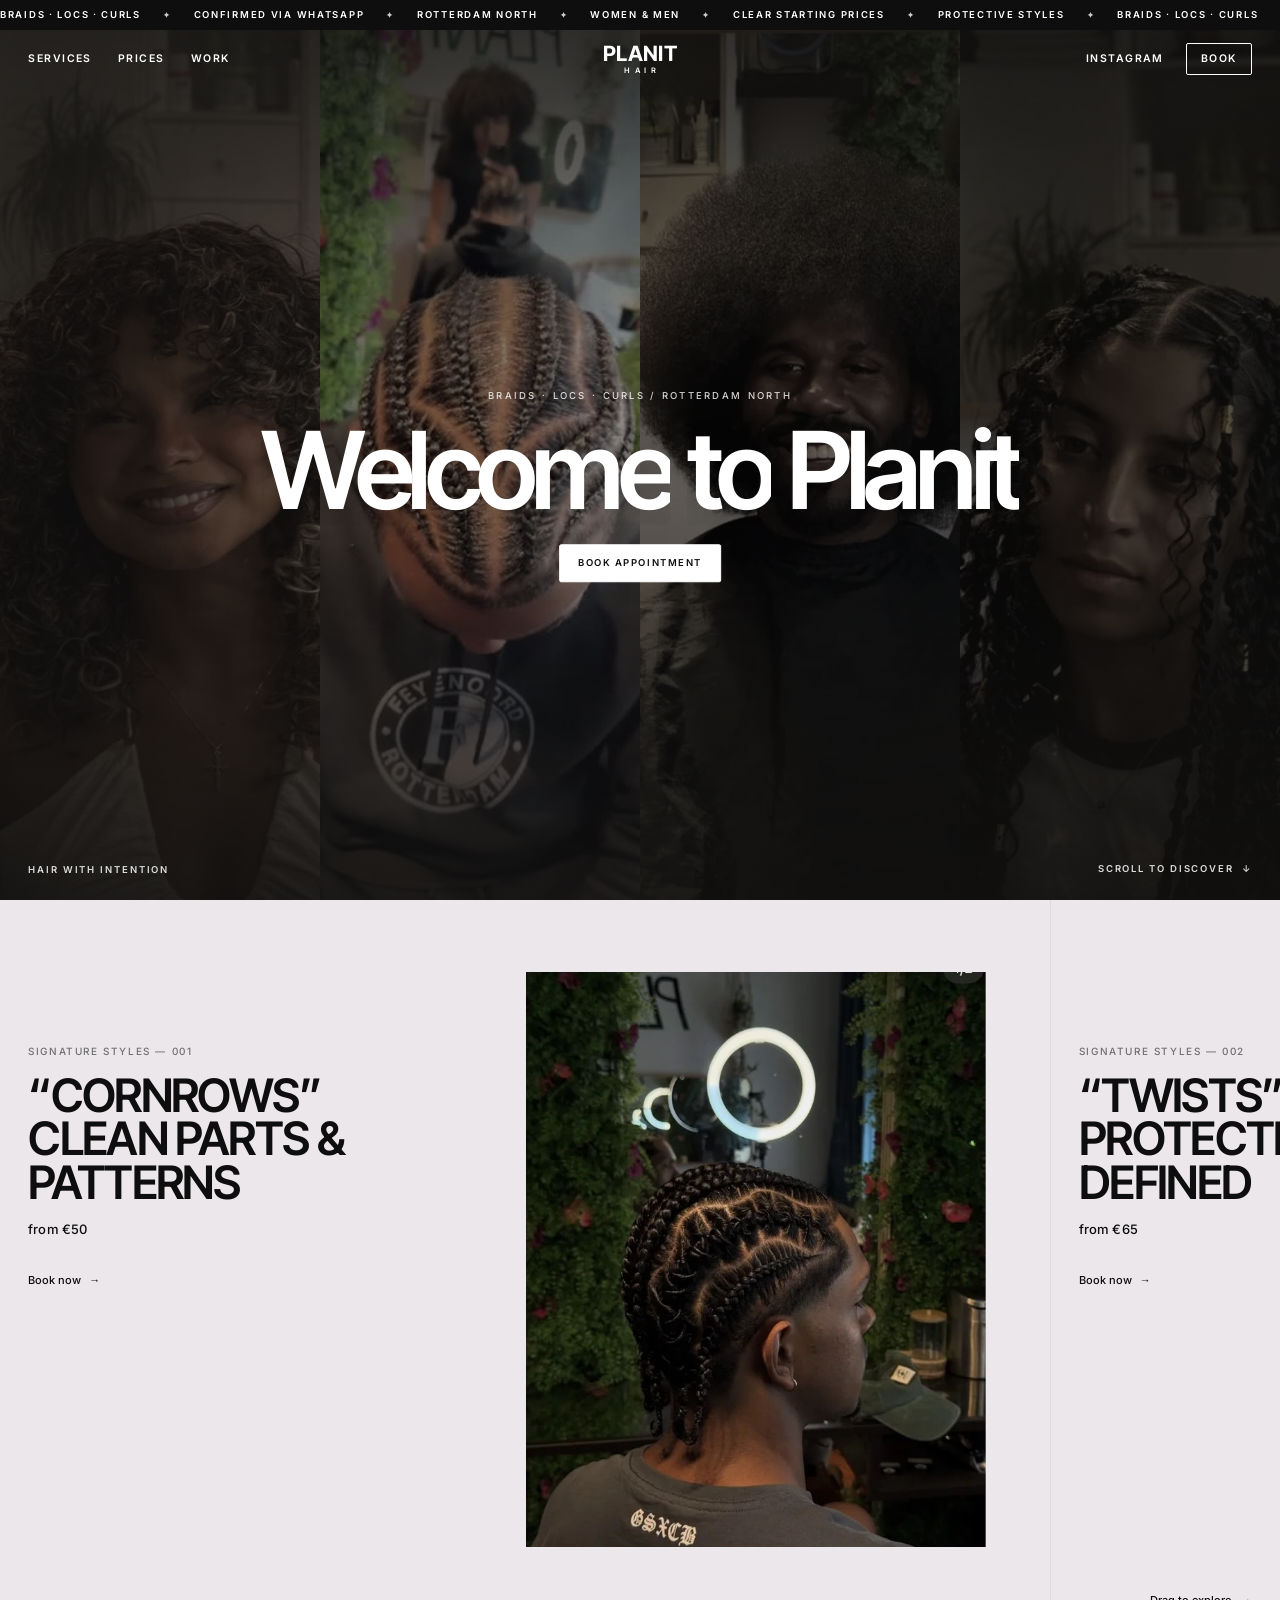
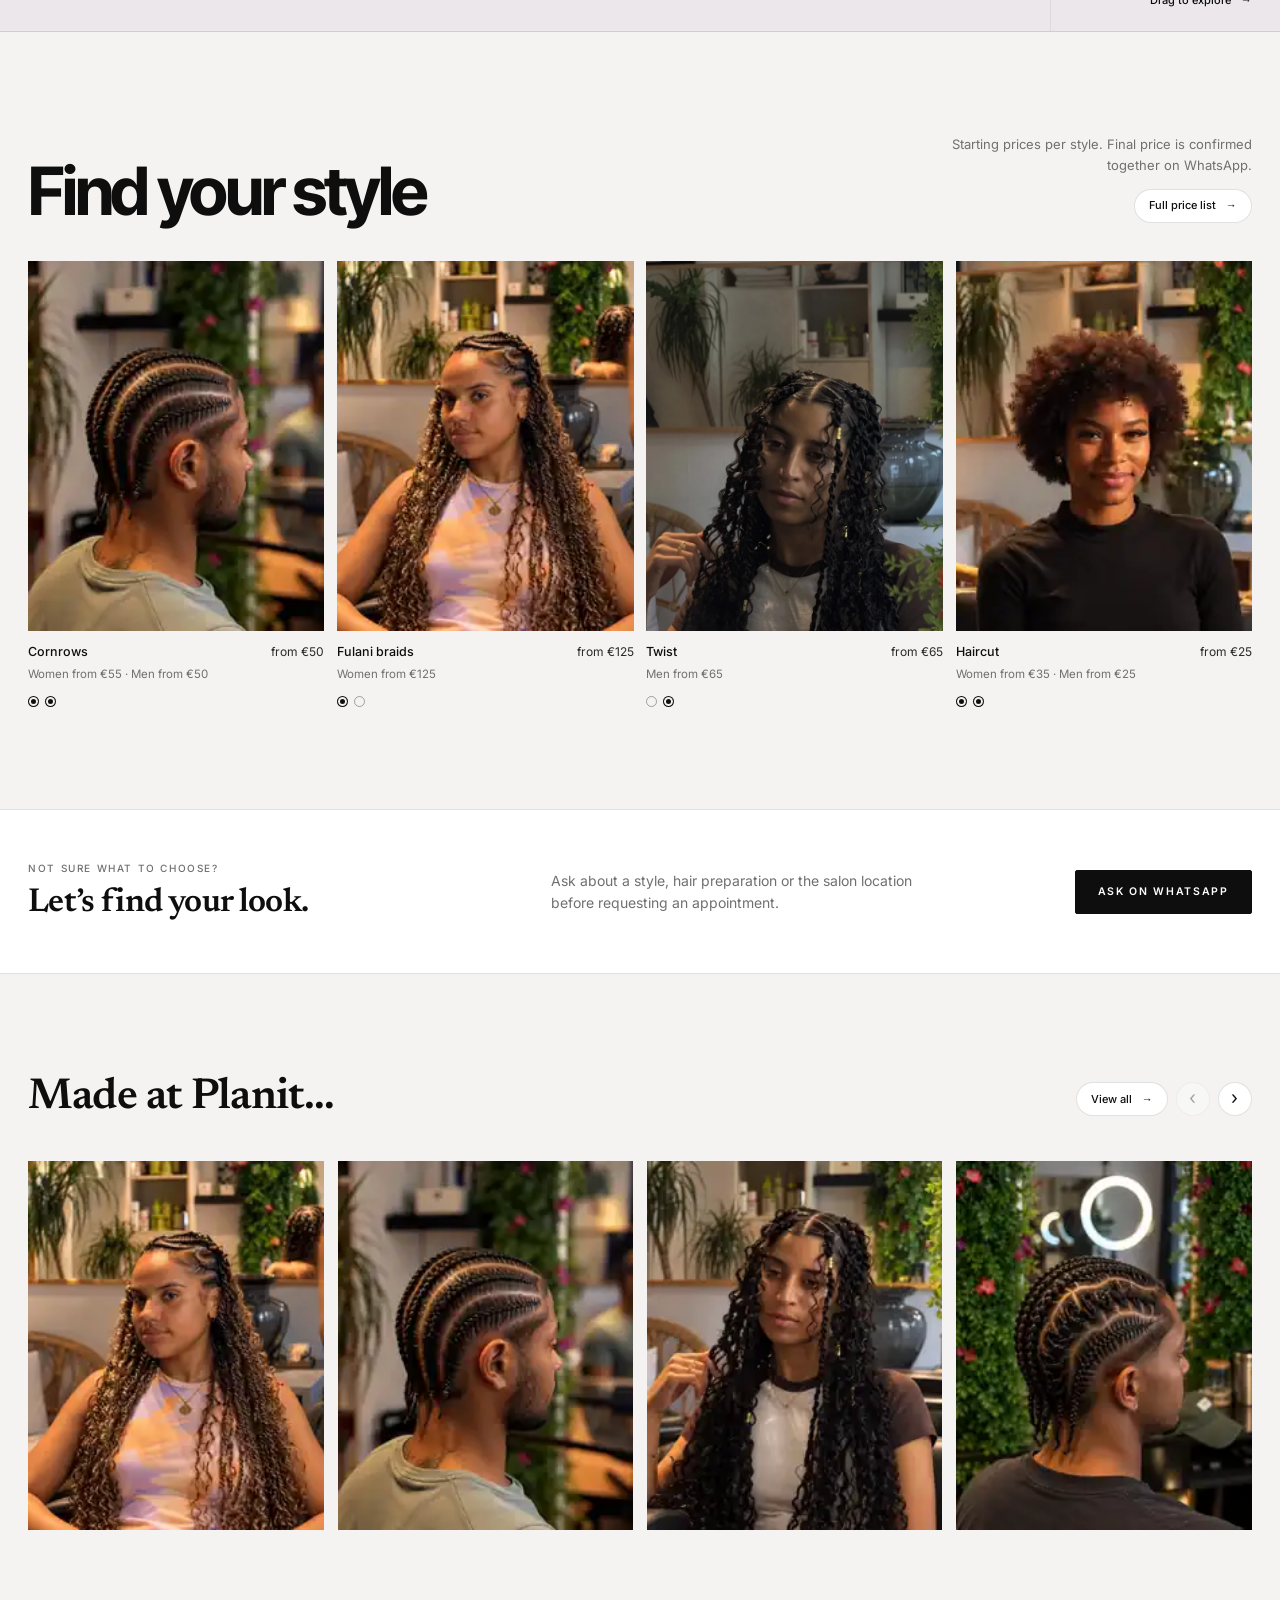
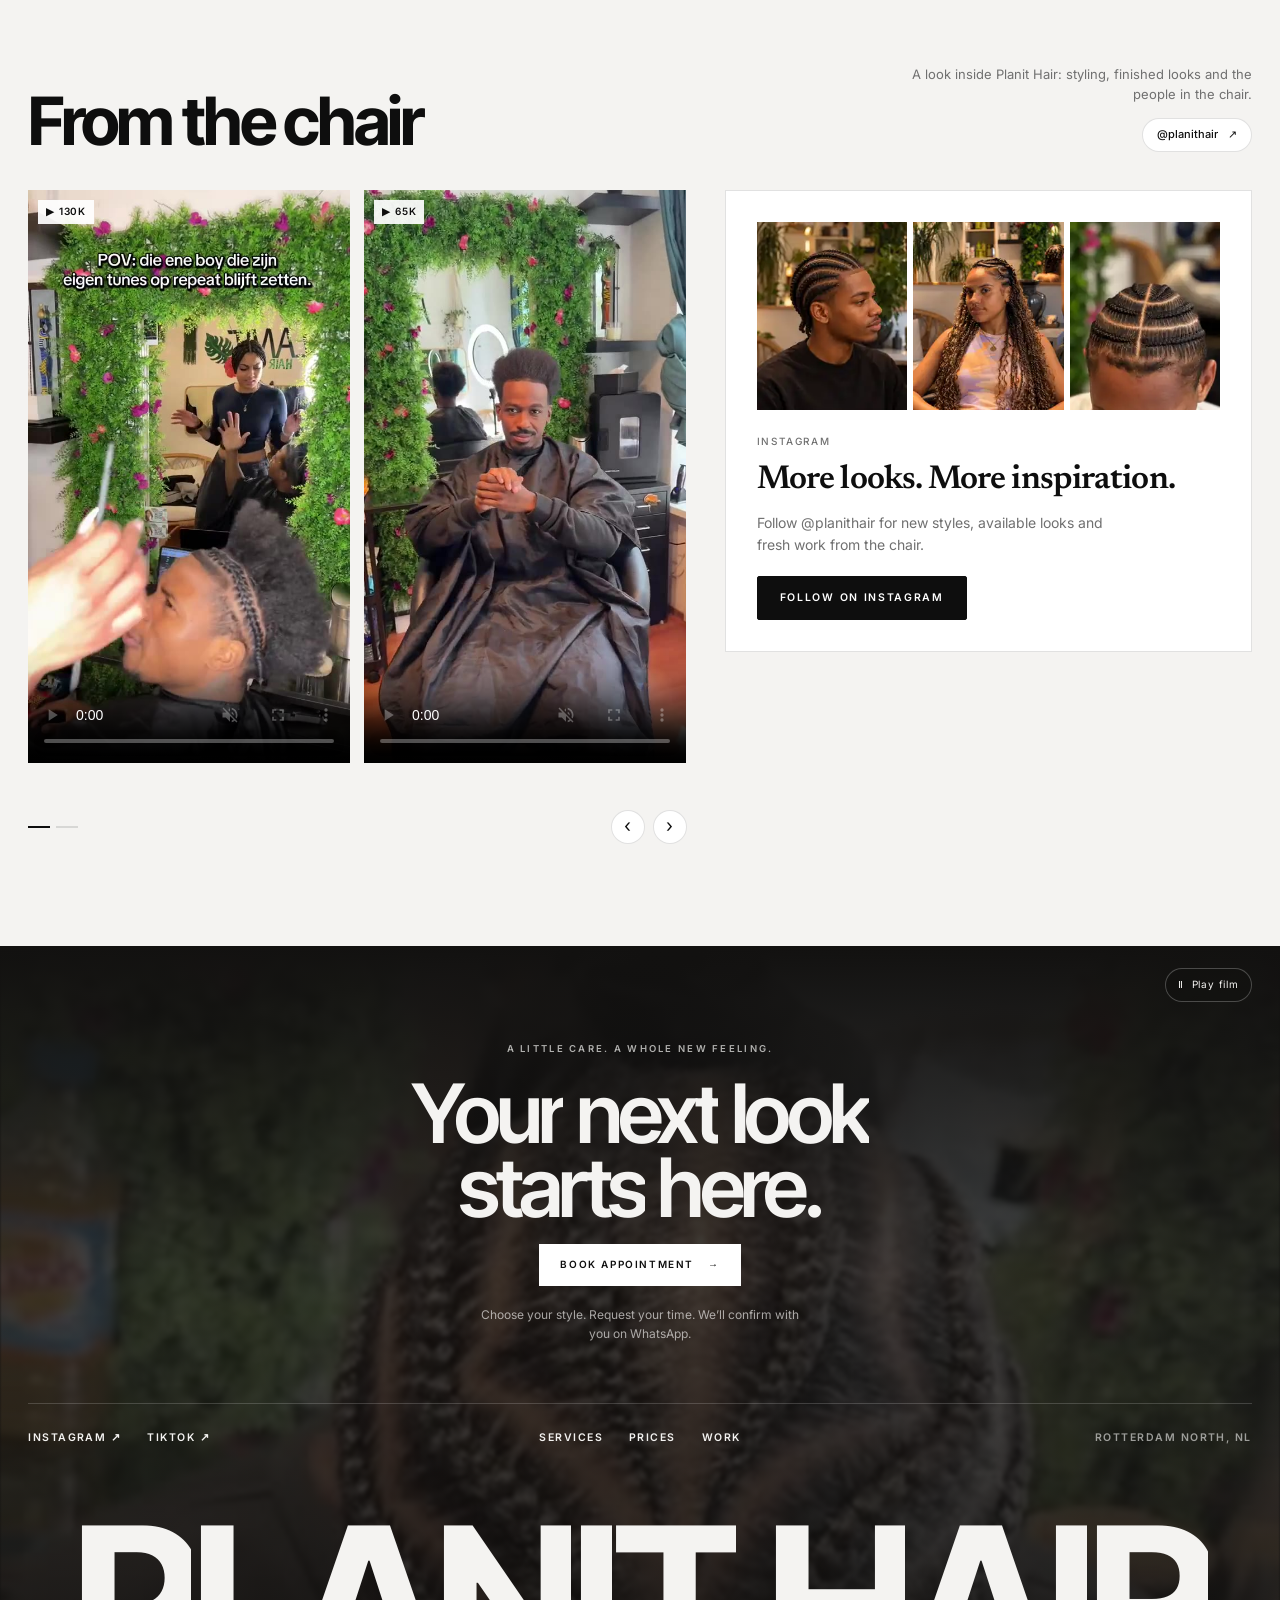
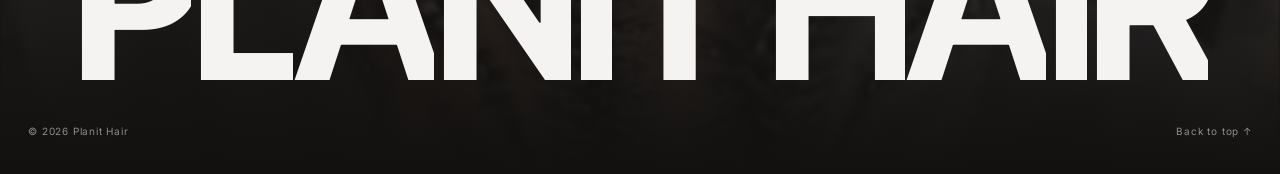
==== commit f9b7b9c4: "Replace pixel reveal with curtain wipe on images and fade-up on text Co-Authored-By: Claude Opus 5.5" ====
--- a/index.html
+++ b/index.html
@@ -78,7 +78,7 @@
         <p class="n-price" data-from="Cornrows">from €50</p>
         <a class="n-link" href="/book?treatment=Cornrows">Book now <span aria-hidden="true">→</span></a>
       </div>
-      <figure class="n-slide-media" data-px><img src="/assets/images/style-cornrows.webp" alt="Cornrows by Planit Hair" width="662" height="830" loading="lazy" draggable="false" /></figure>
+      <figure class="n-slide-media" data-reveal><img src="/assets/images/style-cornrows.webp" alt="Cornrows by Planit Hair" width="662" height="830" loading="lazy" draggable="false" /></figure>
     </article>
     <article class="n-slide">
       <div class="n-slide-copy">
@@ -87,7 +87,7 @@
         <p class="n-price" data-from="Twist|Knotless braids / twist">from €65</p>
         <a class="n-link" href="/book?treatment=Twist">Book now <span aria-hidden="true">→</span></a>
       </div>
-      <figure class="n-slide-media" data-px><img src="/assets/images/style-twists.webp" alt="Twists by Planit Hair" width="662" height="782" loading="lazy" draggable="false" /></figure>
+      <figure class="n-slide-media" data-reveal><img src="/assets/images/style-twists.webp" alt="Twists by Planit Hair" width="662" height="782" loading="lazy" draggable="false" /></figure>
     </article>
     <article class="n-slide">
       <div class="n-slide-copy">
@@ -96,7 +96,7 @@
         <p class="n-price" data-from="Haircut">from €35</p>
         <a class="n-link" href="/book?treatment=Haircut">Book now <span aria-hidden="true">→</span></a>
       </div>
-      <figure class="n-slide-media" data-px><img src="/assets/images/style-curls.webp" alt="Defined curls by Planit Hair" width="662" height="882" loading="lazy" draggable="false" /></figure>
+      <figure class="n-slide-media" data-reveal><img src="/assets/images/style-curls.webp" alt="Defined curls by Planit Hair" width="662" height="882" loading="lazy" draggable="false" /></figure>
     </article>
     <article class="n-slide">
       <div class="n-slide-copy">
@@ -105,7 +105,7 @@
         <p class="n-price" data-from="Haircut">from €35</p>
         <a class="n-link" href="/book?treatment=Haircut">Book now <span aria-hidden="true">→</span></a>
       </div>
-      <figure class="n-slide-media" data-px><img src="/assets/images/style-afro.webp" alt="Afro shape by Planit Hair" width="662" height="882" loading="lazy" draggable="false" /></figure>
+      <figure class="n-slide-media" data-reveal><img src="/assets/images/style-afro.webp" alt="Afro shape by Planit Hair" width="662" height="882" loading="lazy" draggable="false" /></figure>
     </article>
   </div>
   <p class="n-drag-hint" aria-hidden="true">Drag to explore <span>→</span></p>
--- a/north.css
+++ b/north.css
@@ -177,12 +177,16 @@
 .gallery-card-meta small{font-size:11.5px;font-weight:400;color:var(--muted)}
 .gallery-grid{display:grid;grid-template-columns:repeat(4,1fr);gap:clamp(10px,1vw,16px);row-gap:28px}
 
-/* Pixel-block image reveal */
-[data-px]{position:relative}
-.n-px{position:absolute;inset:0;z-index:2;display:grid;pointer-events:none}
-.n-px i{background:var(--px,var(--tile));animation:n-px-out .01s steps(1) forwards;animation-delay:var(--d);animation-play-state:paused}
-.is-revealing .n-px i{animation-play-state:running}
-@keyframes n-px-out{to{opacity:0}}
+/* Curtain reveal: images wipe open from the bottom while easing out of a slight zoom */
+[data-reveal]{position:relative}
+.js-reveal [data-reveal]:not(.is-in){clip-path:inset(100% 0 0 0)}
+.js-reveal [data-reveal]:not(.is-in) img{transform:scale(1.14)}
+.js-reveal [data-reveal]{transition:clip-path 1.15s cubic-bezier(.77,0,.18,1) var(--stagger,0s)}
+.js-reveal [data-reveal] img{transition:transform 1.6s var(--ease-out) var(--stagger,0s),opacity .4s}
+.js-reveal [data-reveal].is-in img{transition:transform .9s var(--ease-out)}
+/* Text: soft fade-up for headings and card captions */
+.js-reveal [data-rise]:not(.is-in){opacity:0;transform:translateY(22px)}
+.js-reveal [data-rise]{transition:opacity .9s var(--ease-out) var(--stagger,0s),transform .9s var(--ease-out) var(--stagger,0s)}
 
 /* Band */
 .n-band{border-block:1px solid var(--line);background:var(--paper);margin-bottom:clamp(64px,8vw,120px)}
@@ -407,6 +411,6 @@
   html{scroll-behavior:auto}
   *,*::before,*::after{animation-duration:.01ms!important;animation-delay:0s!important;transition-duration:.01ms!important}
   .n-marquee-track{animation:none}
-  .n-px{display:none}
+  .js-reveal [data-reveal],.js-reveal [data-rise]{clip-path:none!important;opacity:1!important;transform:none!important}
   .reveal{opacity:1;transform:none}
 }
